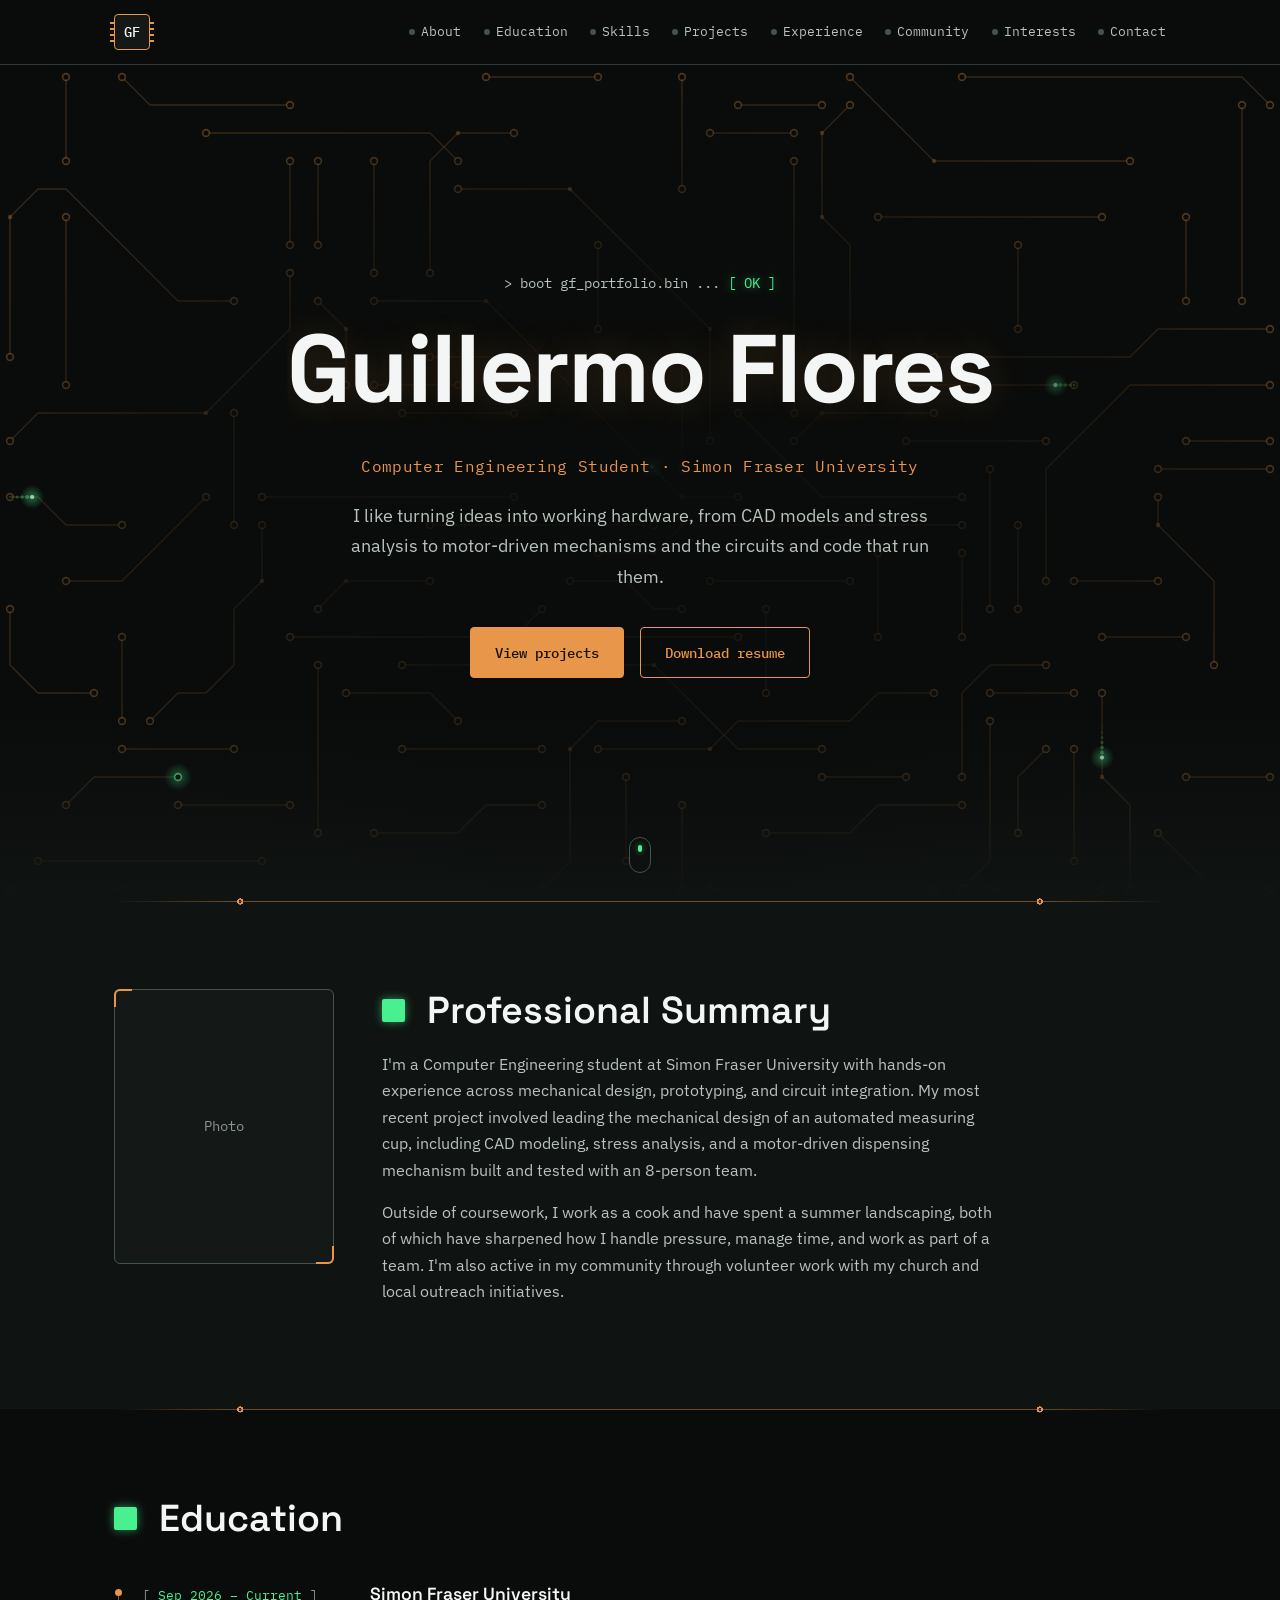
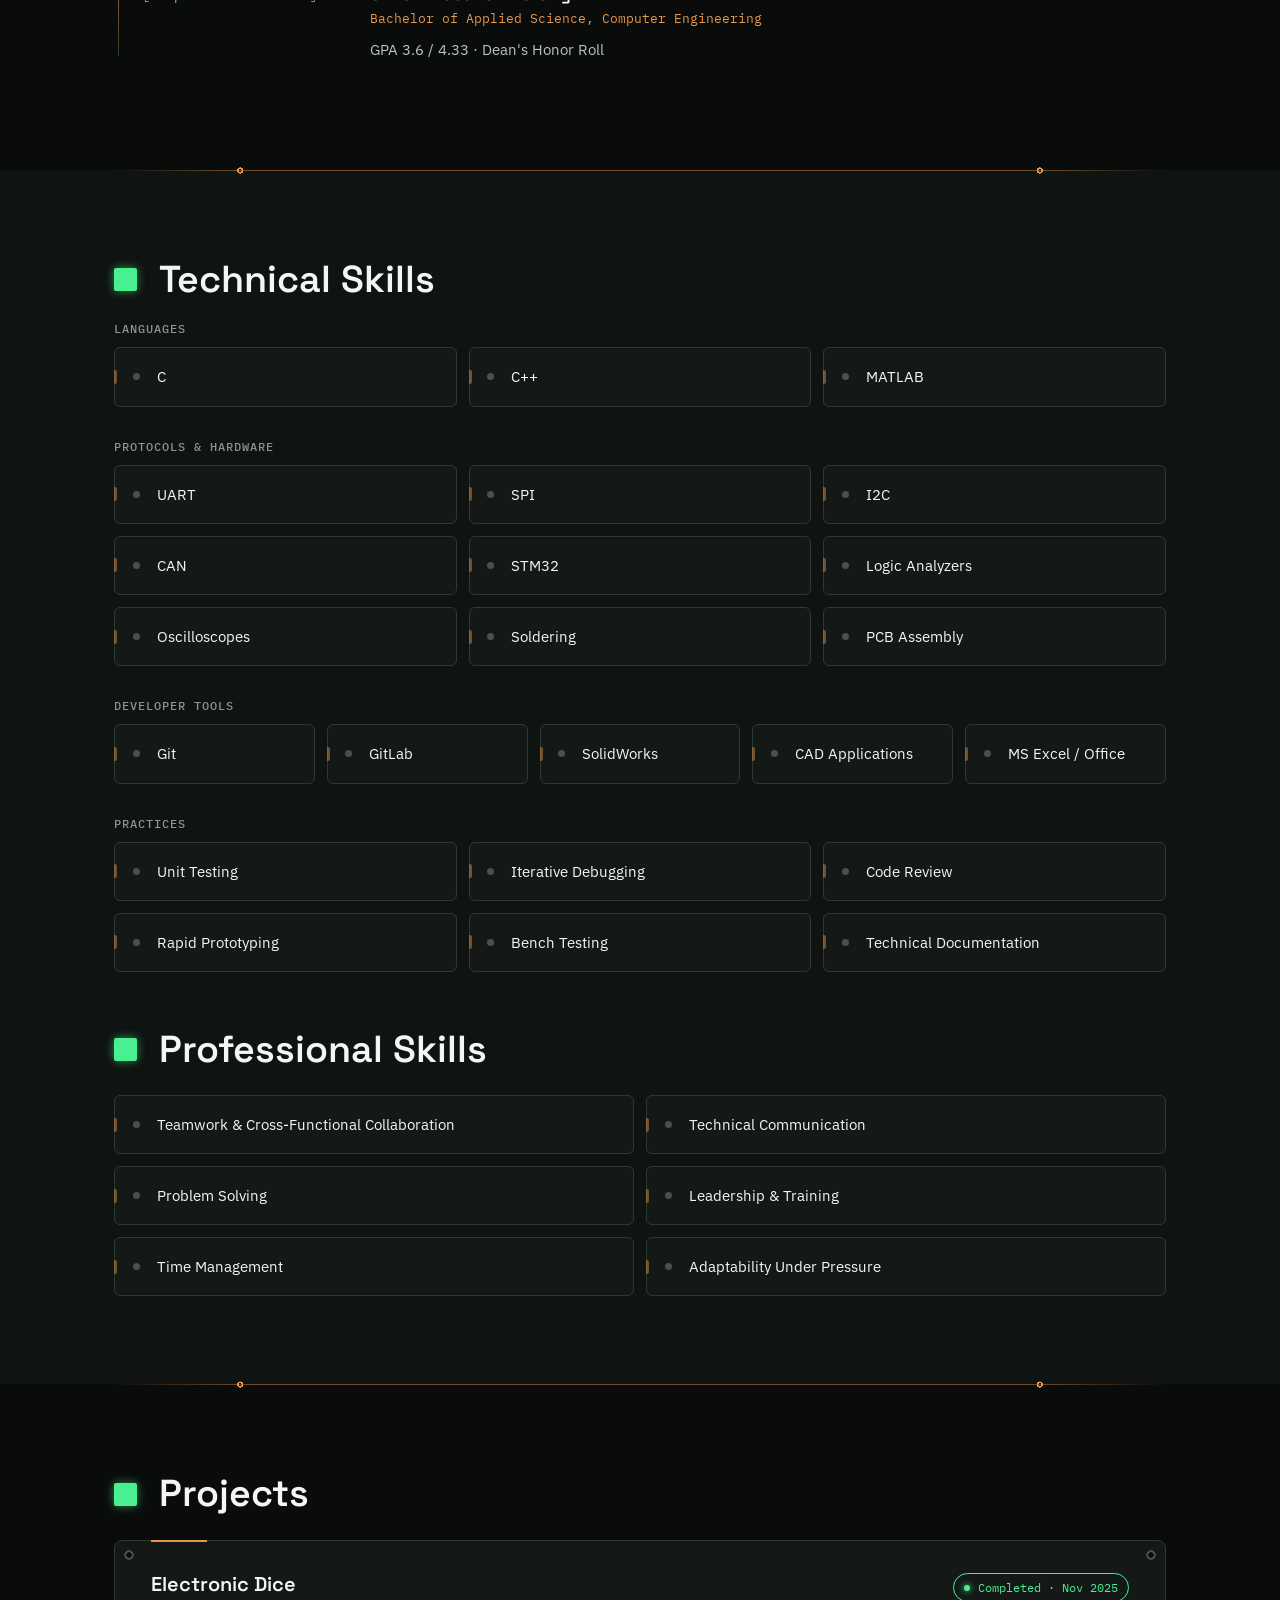
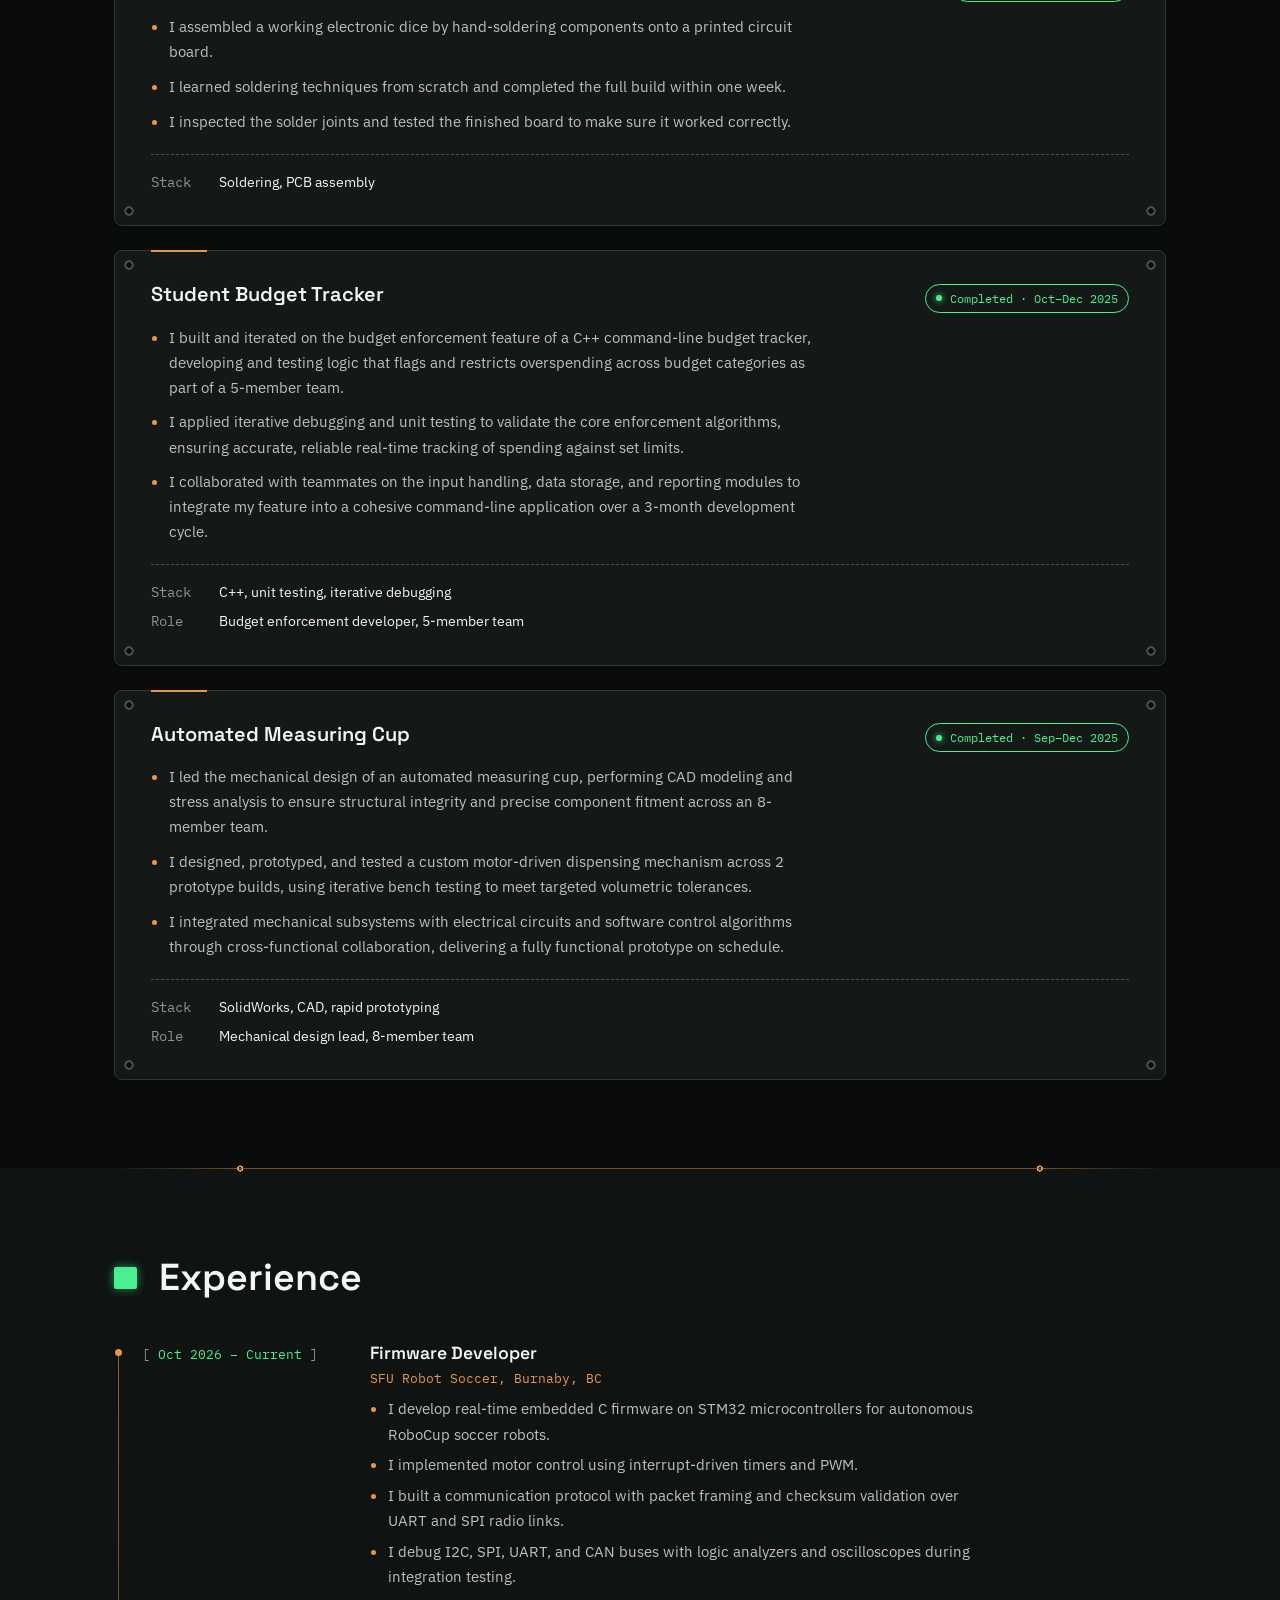
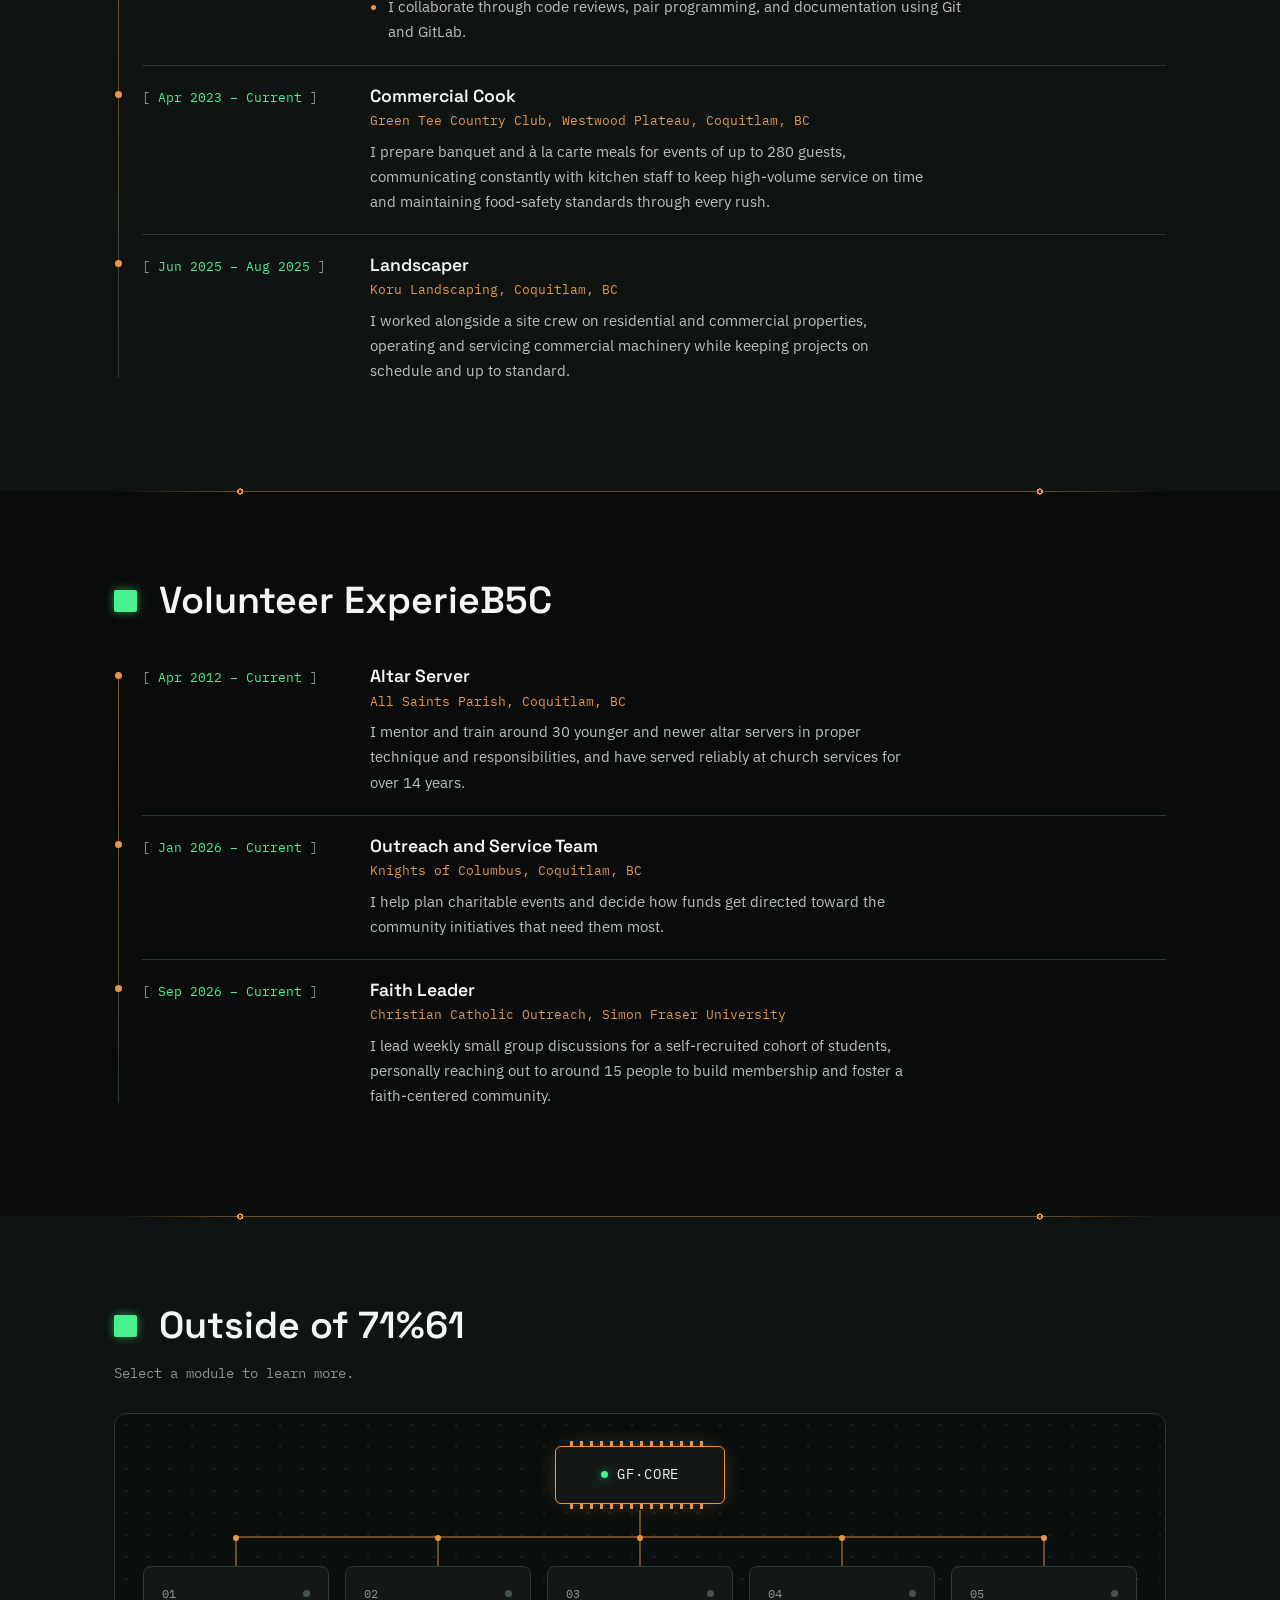
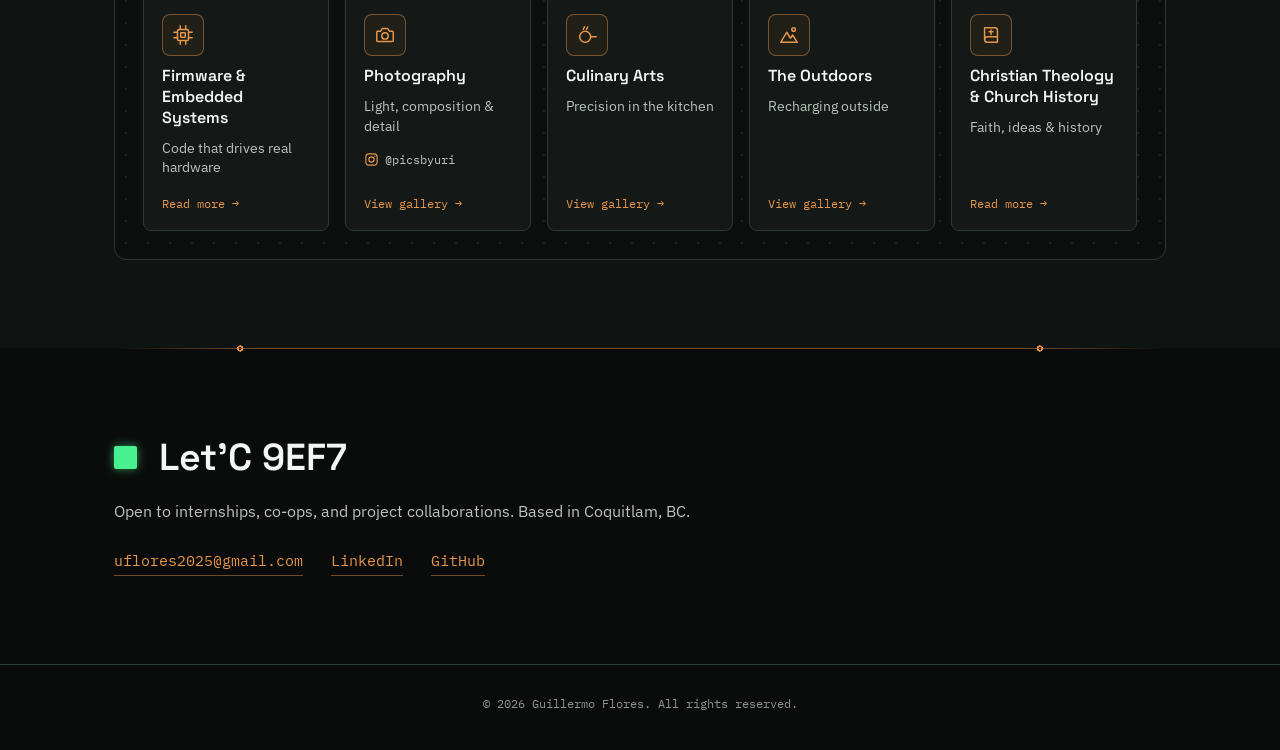
==== index.html @ 3ef1def8 "Add photo galleries and simplify interest pages Add the approved Outdoors and Photography photos (re" ====
<!DOCTYPE html>
<html lang="en">
<head>
<meta charset="UTF-8">
<meta name="viewport" content="width=device-width, initial-scale=1.0">
<title>Guillermo Flores | Engineering Portfolio</title>
<link rel="stylesheet" href="style.css">
</head>
<body>

<div class="progress-bar" aria-hidden="true"><div class="progress-fill"></div></div>

<header class="site-header">
  <div class="wrap header-inner">
    <a href="#top" class="wordmark" aria-label="Back to top">GF</a>
    <nav class="nav">
      <a href="#about">About</a>
      <a href="#education">Education</a>
      <a href="#skills">Skills</a>
      <a href="#projects">Projects</a>
      <a href="#work-experience">Experience</a>
      <a href="#volunteer-experience">Community</a>
      <a href="#interests">Interests</a>
      <a href="#contact">Contact</a>
    </nav>
  </div>
</header>

<main>

  <!-- ============ HERO ============ -->
  <section class="hero" id="top">
    <canvas class="circuit-bg" aria-hidden="true"></canvas>
    <div class="hero-vignette" aria-hidden="true"></div>
    <div class="wrap hero-inner">
      <p class="boot-line" aria-hidden="true"><span class="boot-text">&gt; boot gf_portfolio.bin ...</span><span class="boot-caret"></span> <span class="boot-ok">[ OK ]</span></p>
      <h1>Guillermo Flores</h1>
      <p class="hero-role">Computer Engineering Student &middot; Simon Fraser University</p>
      <p class="hero-tagline">I like turning ideas into working hardware, from CAD models
        and stress analysis to motor-driven mechanisms and the circuits and code that run
        them.</p>
      <div class="hero-actions">
        <a href="#projects" class="btn btn-primary">View projects</a>
        <a href="Guillermo_Flores_Resume.pdf" class="btn btn-secondary" target="_blank" rel="noopener">Download resume</a>
      </div>
    </div>
    <a href="#about" class="scroll-cue" aria-label="Scroll to About"><span></span></a>
  </section>

  <!-- ============ ABOUT ============ -->
  <section class="about" id="about" data-reveal>
    <div class="wrap about-inner">
      <div class="about-photo">
        <div class="photo-frame">
          <!-- EDIT: replace with <img src="your-photo.jpg" alt="Your Name"> -->
          <span class="photo-placeholder">Photo</span>
        </div>
      </div>
      <div class="about-copy">
        <h2>Professional Summary</h2>
        <p>I'm a Computer Engineering student at Simon Fraser University with
          hands-on experience across mechanical design, prototyping, and circuit
          integration. My most recent project involved leading the mechanical design
          of an automated measuring cup, including CAD modeling, stress analysis, and a
          motor-driven dispensing mechanism built and tested with an 8-person team.</p>
        <p>Outside of coursework, I work as a cook and have spent a summer landscaping,
          both of which have sharpened how I handle pressure, manage time, and work
          as part of a team. I'm also active in my community through volunteer work
          with my church and local outreach initiatives.</p>
      </div>
    </div>
  </section>

  <!-- ============ EDUCATION ============ -->
  <section class="education" id="education" data-reveal>
    <div class="wrap">
      <h2>Education</h2>

      <div class="log-list">
        <div class="log-entry">
          <span class="log-date">Sep 2026 &ndash; Current</span>
          <div class="log-body">
            <h3>Simon Fraser University</h3>
            <p class="log-org">Bachelor of Applied Science, Computer Engineering</p>
            <p class="log-desc">GPA 3.6 / 4.33 &middot; Dean's Honor Roll</p>
          </div>
        </div>
      </div>
    </div>
  </section>

  <!-- ============ SKILLS ============ -->
  <section class="skills" id="skills" data-reveal>
    <div class="wrap">
      <h2>Technical Skills</h2>

      <h3 class="skill-group-title">Languages</h3>
      <ul class="skill-grid skill-grid-3">
        <li>C</li>
        <li>C++</li>
        <li>MATLAB</li>
      </ul>

      <h3 class="skill-group-title">Protocols &amp; Hardware</h3>
      <ul class="skill-grid skill-grid-3">
        <li>UART</li>
        <li>SPI</li>
        <li>I2C</li>
        <li>CAN</li>
        <li>STM32</li>
        <li>Logic Analyzers</li>
        <li>Oscilloscopes</li>
        <li>Soldering</li>
        <li>PCB Assembly</li>
      </ul>

      <h3 class="skill-group-title">Developer Tools</h3>
      <ul class="skill-grid skill-grid-5">
        <li>Git</li>
        <li>GitLab</li>
        <li>SolidWorks</li>
        <li>CAD Applications</li>
        <li>MS Excel / Office</li>
      </ul>

      <h3 class="skill-group-title">Practices</h3>
      <ul class="skill-grid skill-grid-3">
        <li>Unit Testing</li>
        <li>Iterative Debugging</li>
        <li>Code Review</li>
        <li>Rapid Prototyping</li>
        <li>Bench Testing</li>
        <li>Technical Documentation</li>
      </ul>

      <h2 class="skills-second-title">Professional Skills</h2>

      <ul class="skill-grid skill-grid-2">
        <li>Teamwork &amp; Cross-Functional Collaboration</li>
        <li>Technical Communication</li>
        <li>Problem Solving</li>
        <li>Leadership &amp; Training</li>
        <li>Time Management</li>
        <li>Adaptability Under Pressure</li>
      </ul>
    </div>
  </section>

  <!-- ============ PROJECTS ============ -->
  <section class="projects" id="projects" data-reveal>
    <div class="wrap">
      <h2>Projects</h2>

      <div class="project-grid">

        <article class="project-card">
          <header class="project-head">
            <h3>Electronic Dice</h3>
            <span class="status status-done">Completed &middot; Nov 2025</span>
          </header>
          <ul class="project-points">
            <li>I assembled a working electronic dice by hand-soldering components onto
              a printed circuit board.</li>
            <li>I learned soldering techniques from scratch and completed the full build
              within one week.</li>
            <li>I inspected the solder joints and tested the finished board to make sure
              it worked correctly.</li>
          </ul>
          <dl class="project-meta">
            <div><dt>Stack</dt><dd>Soldering, PCB assembly</dd></div>
          </dl>
        </article>

        <article class="project-card">
          <header class="project-head">
            <h3>Student Budget Tracker</h3>
            <span class="status status-done">Completed &middot; Oct–Dec 2025</span>
          </header>
          <ul class="project-points">
            <li>I built and iterated on the budget enforcement feature of a C++
              command-line budget tracker, developing and testing logic that flags and
              restricts overspending across budget categories as part of a 5-member
              team.</li>
            <li>I applied iterative debugging and unit testing to validate the core
              enforcement algorithms, ensuring accurate, reliable real-time tracking of
              spending against set limits.</li>
            <li>I collaborated with teammates on the input handling, data storage, and
              reporting modules to integrate my feature into a cohesive command-line
              application over a 3-month development cycle.</li>
          </ul>
          <dl class="project-meta">
            <div><dt>Stack</dt><dd>C++, unit testing, iterative debugging</dd></div>
            <div><dt>Role</dt><dd>Budget enforcement developer, 5-member team</dd></div>
          </dl>
        </article>

        <article class="project-card">
          <header class="project-head">
            <h3>Automated Measuring Cup</h3>
            <span class="status status-done">Completed &middot; Sep–Dec 2025</span>
          </header>
          <ul class="project-points">
            <li>I led the mechanical design of an automated measuring cup, performing
              CAD modeling and stress analysis to ensure structural integrity and
              precise component fitment across an 8-member team.</li>
            <li>I designed, prototyped, and tested a custom motor-driven dispensing
              mechanism across 2 prototype builds, using iterative bench testing to meet
              targeted volumetric tolerances.</li>
            <li>I integrated mechanical subsystems with electrical circuits and
              software control algorithms through cross-functional collaboration,
              delivering a fully functional prototype on schedule.</li>
          </ul>
          <dl class="project-meta">
            <div><dt>Stack</dt><dd>SolidWorks, CAD, rapid prototyping</dd></div>
            <div><dt>Role</dt><dd>Mechanical design lead, 8-member team</dd></div>
          </dl>
        </article>

      </div>
    </div>
  </section>

  <!-- ============ EXPERIENCE ============ -->
  <section class="work-experience" id="work-experience" data-reveal>
    <div class="wrap">
      <h2>Experience</h2>

      <div class="log-list">
        <div class="log-entry">
          <span class="log-date">Oct 2026 &ndash; Current</span>
          <div class="log-body">
            <h3>Firmware Developer</h3>
            <p class="log-org">SFU Robot Soccer, Burnaby, BC</p>
            <ul class="log-points">
              <li>I develop real-time embedded C firmware on STM32 microcontrollers for
                autonomous RoboCup soccer robots.</li>
              <li>I implemented motor control using interrupt-driven timers and PWM.</li>
              <li>I built a communication protocol with packet framing and checksum
                validation over UART and SPI radio links.</li>
              <li>I debug I2C, SPI, UART, and CAN buses with logic analyzers and
                oscilloscopes during integration testing.</li>
              <li>I collaborate through code reviews, pair programming, and documentation
                using Git and GitLab.</li>
            </ul>
          </div>
        </div>
        <div class="log-entry">
          <span class="log-date">Apr 2023 &ndash; Current</span>
          <div class="log-body">
            <h3>Commercial Cook</h3>
            <p class="log-org">Green Tee Country Club, Westwood Plateau, Coquitlam, BC</p>
            <p class="log-desc">I prepare banquet and &agrave; la carte meals for events
              of up to 280 guests, communicating constantly with kitchen staff to keep
              high-volume service on time and maintaining food-safety standards through
              every rush.</p>
          </div>
        </div>
        <div class="log-entry">
          <span class="log-date">Jun 2025 &ndash; Aug 2025</span>
          <div class="log-body">
            <h3>Landscaper</h3>
            <p class="log-org">Koru Landscaping, Coquitlam, BC</p>
            <p class="log-desc">I worked alongside a site crew on residential and
              commercial properties, operating and servicing commercial machinery
              while keeping projects on schedule and up to standard.</p>
          </div>
        </div>
      </div>
    </div>
  </section>

  <!-- ============ VOLUNTEER EXPERIENCE ============ -->
  <section class="volunteer-experience" id="volunteer-experience" data-reveal>
    <div class="wrap">
      <h2>Volunteer Experience</h2>

      <div class="log-list">
        <div class="log-entry">
          <span class="log-date">Apr 2012 &ndash; Current</span>
          <div class="log-body">
            <h3>Altar Server</h3>
            <p class="log-org">All Saints Parish, Coquitlam, BC</p>
            <p class="log-desc">I mentor and train around 30 younger and newer altar
              servers in proper technique and responsibilities, and have served
              reliably at church services for over 14 years.</p>
          </div>
        </div>
        <div class="log-entry">
          <span class="log-date">Jan 2026 &ndash; Current</span>
          <div class="log-body">
            <h3>Outreach and Service Team</h3>
            <p class="log-org">Knights of Columbus, Coquitlam, BC</p>
            <p class="log-desc">I help plan charitable events and decide how funds
              get directed toward the community initiatives that need them most.</p>
          </div>
        </div>
        <div class="log-entry">
          <span class="log-date">Sep 2026 &ndash; Current</span>
          <div class="log-body">
            <h3>Faith Leader</h3>
            <p class="log-org">Christian Catholic Outreach, Simon Fraser University</p>
            <p class="log-desc">I lead weekly small group discussions for a self-recruited
              cohort of students, personally reaching out to around 15 people to build
              membership and foster a faith-centered community.</p>
          </div>
        </div>
      </div>
    </div>
  </section>

  <!-- ============ INTERESTS ============ -->
  <section class="interests" id="interests" data-reveal>
    <div class="wrap">
      <h2>Outside of class</h2>
      <p class="section-intro">Select a module to learn more.</p>

      <div class="board">
        <div class="board-mcu" aria-hidden="true">
          <span class="mcu-led"></span>
          <span class="mcu-label">GF&middot;CORE</span>
        </div>
        <div class="board-bus" aria-hidden="true"></div>

        <!-- DRAFT: edit the taglines (module-tag) to your own words -->
        <ul class="board-modules">
          <li class="module">
            <span class="module-trace" aria-hidden="true"><span class="module-pulse"></span></span>
            <div class="module-card">
              <div class="module-top"><span class="module-index">01</span><span class="module-led"></span></div>
              <span class="module-icon" aria-hidden="true">
                <svg viewBox="0 0 24 24" fill="none" stroke="currentColor" stroke-width="1.6" stroke-linecap="round" stroke-linejoin="round"><rect x="6" y="6" width="12" height="12" rx="1.5"/><rect x="9.5" y="9.5" width="5" height="5" rx=".5"/><path d="M9 2v4M15 2v4M9 18v4M15 18v4M2 9h4M2 15h4M18 9h4M18 15h4"/></svg>
              </span>
              <h3 class="module-name"><a class="module-link" href="interests/firmware.html">Firmware &amp; Embedded Systems</a></h3>
              <p class="module-tag">Code that drives real hardware</p>
              <span class="module-cta" aria-hidden="true"><span class="cta-text">Read more </span>&rarr;</span>
            </div>
          </li>
          <li class="module">
            <span class="module-trace" aria-hidden="true"><span class="module-pulse"></span></span>
            <div class="module-card">
              <div class="module-top"><span class="module-index">02</span><span class="module-led"></span></div>
              <span class="module-icon" aria-hidden="true">
                <svg viewBox="0 0 24 24" fill="none" stroke="currentColor" stroke-width="1.6" stroke-linecap="round" stroke-linejoin="round"><path d="M4 8h3l2-3h6l2 3h3a1 1 0 0 1 1 1v9a1 1 0 0 1-1 1H4a1 1 0 0 1-1-1V9a1 1 0 0 1 1-1z"/><circle cx="12" cy="13" r="3.5"/></svg>
              </span>
              <h3 class="module-name"><a class="module-link" href="interests/photography.html">Photography</a></h3>
              <p class="module-tag">Light, composition &amp; detail</p>
              <a class="module-ig" href="https://www.instagram.com/picsbyuri/" target="_blank" rel="noopener">
                <svg viewBox="0 0 24 24" fill="none" stroke="currentColor" stroke-width="1.8" aria-hidden="true"><rect x="3" y="3" width="18" height="18" rx="5"/><circle cx="12" cy="12" r="4.2"/><circle cx="17.3" cy="6.7" r="1" fill="currentColor" stroke="none"/></svg>
                @picsbyuri
              </a>
              <span class="module-cta" aria-hidden="true"><span class="cta-text">View gallery </span>&rarr;</span>
            </div>
          </li>
          <li class="module">
            <span class="module-trace" aria-hidden="true"><span class="module-pulse"></span></span>
            <div class="module-card">
              <div class="module-top"><span class="module-index">03</span><span class="module-led"></span></div>
              <span class="module-icon" aria-hidden="true">
                <svg viewBox="0 0 24 24" fill="none" stroke="currentColor" stroke-width="1.6" stroke-linecap="round" stroke-linejoin="round"><circle cx="10" cy="14" r="6"/><path d="M16 14h6"/><path d="M8 6c0-1.5 1.2-1.5 1.2-3M11.5 6c0-1.5 1.2-1.5 1.2-3"/></svg>
              </span>
              <h3 class="module-name"><a class="module-link" href="interests/culinary.html">Culinary Arts</a></h3>
              <p class="module-tag">Precision in the kitchen</p>
              <span class="module-cta" aria-hidden="true"><span class="cta-text">View gallery </span>&rarr;</span>
            </div>
          </li>
          <li class="module">
            <span class="module-trace" aria-hidden="true"><span class="module-pulse"></span></span>
            <div class="module-card">
              <div class="module-top"><span class="module-index">04</span><span class="module-led"></span></div>
              <span class="module-icon" aria-hidden="true">
                <svg viewBox="0 0 24 24" fill="none" stroke="currentColor" stroke-width="1.6" stroke-linecap="round" stroke-linejoin="round"><path d="M3 20l6.5-11 4 6.5 2.5-3.5L21 20z"/><circle cx="17" cy="6" r="2"/></svg>
              </span>
              <h3 class="module-name"><a class="module-link" href="interests/outdoors.html">The Outdoors</a></h3>
              <p class="module-tag">Recharging outside</p>
              <span class="module-cta" aria-hidden="true"><span class="cta-text">View gallery </span>&rarr;</span>
            </div>
          </li>
          <li class="module">
            <span class="module-trace" aria-hidden="true"><span class="module-pulse"></span></span>
            <div class="module-card">
              <div class="module-top"><span class="module-index">05</span><span class="module-led"></span></div>
              <span class="module-icon" aria-hidden="true">
                <svg viewBox="0 0 24 24" fill="none" stroke="currentColor" stroke-width="1.6" stroke-linecap="round" stroke-linejoin="round"><path d="M5 4h11a3 3 0 0 1 3 3v13H8a3 3 0 0 1-3-3z"/><path d="M5 17a3 3 0 0 1 3-3h11"/><path d="M12 6.5v5M9.8 8.5h4.4"/></svg>
              </span>
              <h3 class="module-name"><a class="module-link" href="interests/theology.html">Christian Theology &amp; Church History</a></h3>
              <p class="module-tag">Faith, ideas &amp; history</p>
              <span class="module-cta" aria-hidden="true"><span class="cta-text">Read more </span>&rarr;</span>
            </div>
          </li>
        </ul>
      </div>
    </div>
  </section>

  <!-- ============ CONTACT ============ -->
  <section class="contact" id="contact" data-reveal>
    <div class="wrap contact-inner">
      <h2>Let's talk</h2>
      <p>Open to internships, co-ops, and project collaborations. Based in
        Coquitlam, BC.</p>
      <div class="contact-links">
        <a href="mailto:uflores2025@gmail.com">uflores2025@gmail.com</a>
        <a href="https://www.linkedin.com/in/-guf" target="_blank" rel="noopener">LinkedIn</a>
        <a href="https://github.com/uflores07" target="_blank" rel="noopener">GitHub</a>
      </div>
    </div>
  </section>

</main>

<footer class="site-footer">
  <div class="wrap footer-inner">
    <p>&copy; 2026 Guillermo Flores. All rights reserved.</p>
  </div>
</footer>

<script src="script.js" defer></script>
</body>
</html>
---- style.css ----
/* ===========================================================
   Fonts
   =========================================================== */
@import url('https://fonts.googleapis.com/css2?family=Space+Grotesk:wght@500;600;700&family=IBM+Plex+Sans:wght@400;500;600&family=IBM+Plex+Mono:wght@400;500&display=swap');

/* ===========================================================
   Tokens
   =========================================================== */
:root {
  --bg: #0a0c0b;
  --bg-alt: #0f1311;
  --surface: #141917;
  --line: #2d3a33;
  --line-strong: #435549;
  --text: #f3f6f4;
  --text-soft: #b9c3bc;
  --text-dim: #8b968e;
  --copper: #e8964a;
  --copper-bright: #ffb46b;
  --copper-dim: rgba(232, 150, 74, 0.45);
  --signal: #48f08f;
  --signal-glow: rgba(72, 240, 143, 0.55);

  --font-head: 'Space Grotesk', system-ui, sans-serif;
  --font-body: 'IBM Plex Sans', system-ui, sans-serif;
  --font-mono: 'IBM Plex Mono', ui-monospace, monospace;

  --max-width: 1100px;
  --header-h: 64px;

  color-scheme: dark;
}

/* ===========================================================
   Base
   =========================================================== */
* { box-sizing: border-box; }

html {
  scroll-behavior: smooth;
  background: var(--bg);
}

body {
  margin: 0;
  background: var(--bg);
  color: var(--text);
  font-family: var(--font-body);
  font-size: 1rem;
  line-height: 1.65;
  -webkit-font-smoothing: antialiased;
}

::selection { background: var(--copper); color: var(--bg); }

h1, h2, h3 {
  font-family: var(--font-head);
  color: var(--text);
  line-height: 1.15;
  margin: 0 0 0.5em;
}

h1 { font-size: clamp(2.75rem, 8vw, 6rem); font-weight: 700; letter-spacing: -0.02em; }
h2 { font-size: clamp(1.85rem, 3vw, 2.35rem); font-weight: 600; }
h3 { font-size: 1.1rem; font-weight: 600; }

p { margin: 0 0 1em; max-width: 62ch; }

a {
  color: var(--copper);
  text-decoration: none;
  transition: color 0.2s ease;
}
a:hover { color: var(--copper-bright); }

:focus-visible {
  outline: 2px solid var(--signal);
  outline-offset: 3px;
}

.wrap {
  max-width: var(--max-width);
  margin: 0 auto;
  padding: 0 1.5rem;
}

/* ===========================================================
   Progress bar
   =========================================================== */
.progress-bar {
  position: fixed;
  top: 0; left: 0; right: 0;
  height: 2px;
  z-index: 40;
  pointer-events: none;
}
.progress-fill {
  height: 100%;
  width: 0%;
  background: linear-gradient(90deg, var(--copper), var(--signal));
  box-shadow: 0 0 8px var(--signal-glow);
}

/* ===========================================================
   Header
   =========================================================== */
.site-header {
  position: sticky;
  top: 0;
  z-index: 10;
  background: rgba(10, 12, 11, 0.75);
  -webkit-backdrop-filter: blur(10px);
          backdrop-filter: blur(10px);
  border-bottom: 1px solid var(--line);
}

.header-inner {
  display: flex;
  align-items: center;
  justify-content: space-between;
  gap: 1.5rem;
  min-height: var(--header-h);
}

/* "GF" drawn as a little IC package with pins */
.wordmark {
  position: relative;
  flex-shrink: 0;
  width: 36px;
  height: 36px;
  display: flex;
  align-items: center;
  justify-content: center;
  font-family: var(--font-mono);
  font-weight: 500;
  font-size: 0.85rem;
  color: var(--text);
  background: var(--surface);
  border: 1px solid var(--copper);
  border-radius: 4px;
}
.wordmark::before,
.wordmark::after {
  content: "";
  position: absolute;
  top: 7px;
  bottom: 7px;
  width: 4px;
  background: repeating-linear-gradient(to bottom, var(--copper) 0 2px, transparent 2px 6px);
}
.wordmark::before { left: -5px; }
.wordmark::after { right: -5px; }
.wordmark:hover { color: var(--text); box-shadow: 0 0 12px rgba(232, 150, 74, 0.4); }

.nav {
  display: flex;
  gap: 1.4rem;
}

.nav a {
  position: relative;
  padding: 0.25rem 0 0.25rem 12px;
  font-family: var(--font-mono);
  font-size: 0.82rem;
  color: var(--text-soft);
  white-space: nowrap;
}

/* status LED in front of each link */
.nav a::before {
  content: "";
  position: absolute;
  left: 0;
  top: 50%;
  width: 6px;
  height: 6px;
  margin-top: -3px;
  border-radius: 50%;
  background: var(--line-strong);
  transition: background 0.25s ease, box-shadow 0.25s ease;
}
.nav a:hover { color: var(--text); }
.nav a:hover::before { background: var(--copper); }
.nav a.active { color: var(--text); }
.nav a.active::before {
  background: var(--signal);
  box-shadow: 0 0 8px var(--signal-glow);
}

/* ===========================================================
   Sections
   =========================================================== */
section {
  position: relative;
  padding: 5.5rem 0;
  scroll-margin-top: var(--header-h);
}

main > section:nth-of-type(even) { background: var(--bg-alt); }

/* copper trace divider with two vias */
main > section:not(.hero):not(.interest-hero)::before {
  content: "";
  position: absolute;
  top: 0;
  left: 50%;
  transform: translateX(-50%);
  width: min(calc(var(--max-width) - 3rem), calc(100% - 3rem));
  height: 7px;
  margin-top: -3px;
  background:
    radial-gradient(circle at 12% 50%, transparent 0 1.5px, var(--copper) 1.6px 3px, transparent 3.2px),
    radial-gradient(circle at 88% 50%, transparent 0 1.5px, var(--copper) 1.6px 3px, transparent 3.2px),
    linear-gradient(90deg, transparent, var(--copper-dim) 12%, var(--copper-dim) 88%, transparent) center / 100% 1px no-repeat;
  pointer-events: none;
}

/* the divider draws itself outward from the center when the section reveals */
:root.js main > section[data-reveal]::before {
  clip-path: inset(0 50% 0 50%);
  transition: clip-path 0.9s cubic-bezier(0.65, 0, 0.35, 1) 0.15s;
}
:root.js main > section[data-reveal].in-view::before { clip-path: inset(0 0 0 0); }

/* section headings get an LED that "powers on" when revealed */
main > section:not(.hero) h2::before {
  content: "";
  display: inline-block;
  width: 0.5em;
  height: 0.5em;
  margin-right: 0.6em;
  border: 2px solid var(--copper);
  border-radius: 2px;
  vertical-align: middle;
  transform: translateY(-0.08em);
  transition: background 0.4s ease 0.35s, border-color 0.4s ease 0.35s, box-shadow 0.4s ease 0.35s;
}
main > section.in-view h2::before,
:root:not(.js) main > section h2::before {
  background: var(--signal);
  border-color: var(--signal);
  box-shadow: 0 0 10px var(--signal-glow);
}

/* ===========================================================
   Scroll reveal (progressive enhancement — see script.js)
   =========================================================== */
:root.js section[data-reveal] {
  opacity: 0;
  transform: translateY(28px);
  transition: opacity 0.7s ease, transform 0.7s ease;
}
:root.js section[data-reveal].in-view {
  opacity: 1;
  transform: none;
}

/* list items enter one after another (script.js sets data-stagger and --i) */
:root.js [data-stagger] > * { opacity: 0; }
:root.js .in-view [data-stagger] > * {
  opacity: 1;
  animation: rise-in 0.55s ease backwards;
  animation-delay: calc(var(--i, 0) * 70ms + 150ms);
}

@keyframes rise-in {
  from { opacity: 0; transform: translateY(14px); }
}

/* ===========================================================
   Hero
   =========================================================== */
.hero {
  min-height: calc(100vh - var(--header-h));
  min-height: calc(100svh - var(--header-h));
  display: flex;
  align-items: center;
  justify-content: center;
  padding: 5rem 0 6rem;
  overflow: hidden;
  text-align: center;
  background: var(--bg);
}

.circuit-bg {
  position: absolute;
  inset: 0;
  width: 100%;
  height: 100%;
  display: block;
}

.hero-vignette {
  position: absolute;
  inset: 0;
  pointer-events: none;
  background:
    radial-gradient(ellipse 55% 50% at 50% 50%, rgba(10, 12, 11, 0.94) 0%, rgba(10, 12, 11, 0.7) 50%, rgba(10, 12, 11, 0) 100%),
    linear-gradient(to bottom, rgba(10, 12, 11, 0) 78%, var(--bg-alt) 100%);
}

.hero-inner {
  position: relative;
  z-index: 1;
  display: flex;
  flex-direction: column;
  align-items: center;
}

.boot-line {
  min-height: 1.5em;
  margin: 0 0 1.25rem;
  font-family: var(--font-mono);
  font-size: 0.85rem;
  color: var(--text-dim);
}
.boot-text { color: var(--text-soft); }
.boot-ok {
  color: var(--signal);
  text-shadow: 0 0 8px var(--signal-glow);
}
.boot-caret { display: none; }

:root.js .boot-caret {
  display: inline-block;
  width: 0.55em;
  height: 1em;
  margin-left: 2px;
  vertical-align: -0.15em;
  background: var(--copper);
  animation: blink 1s steps(1) infinite;
}
:root.js .boot-ok { opacity: 0; transition: opacity 0.3s ease; }
:root.js .boot-line.done .boot-ok { opacity: 1; }
:root.js .boot-line.done .boot-caret { display: none; }

@keyframes blink {
  50% { opacity: 0; }
}

.hero h1 {
  margin-bottom: 0.3em;
  text-shadow: 0 0 40px rgba(232, 150, 74, 0.18);
  clip-path: inset(0 100% 0 0);
  animation: hero-wipe 0.9s 0.4s cubic-bezier(0.65, 0, 0.35, 1) forwards;
}

@keyframes hero-wipe {
  to { clip-path: inset(0 -10% 0 0); }
}

.hero-role {
  margin-bottom: 1.25rem;
  font-family: var(--font-mono);
  font-size: clamp(0.85rem, 2vw, 1rem);
  letter-spacing: 0.02em;
  color: var(--copper);
}

.hero-tagline {
  max-width: 56ch;
  margin: 0 auto;
  font-size: 1.15rem;
  color: var(--text-soft);
}

.hero-actions {
  display: flex;
  justify-content: center;
  flex-wrap: wrap;
  gap: 1rem;
  margin-top: 2.25rem;
}

.hero-role,
.hero-tagline,
.hero-actions { animation: rise 0.8s ease both; }
.hero-role    { animation-delay: 0.9s; }
.hero-tagline { animation-delay: 1.05s; }
.hero-actions { animation-delay: 1.2s; }

@keyframes rise {
  from { opacity: 0; transform: translateY(12px); }
  to   { opacity: 1; transform: none; }
}

.scroll-cue {
  position: absolute;
  bottom: 1.75rem;
  left: 50%;
  z-index: 1;
  width: 22px;
  height: 36px;
  margin-left: -11px;
  border: 1px solid var(--line-strong);
  border-radius: 12px;
  transition: border-color 0.2s ease;
}
.scroll-cue:hover { border-color: var(--copper); }
.scroll-cue span {
  position: absolute;
  left: 50%;
  top: 7px;
  width: 4px;
  height: 7px;
  margin-left: -2px;
  border-radius: 2px;
  background: var(--signal);
  box-shadow: 0 0 6px var(--signal-glow);
  animation: scroll-dot 1.8s ease-in-out infinite;
}

@keyframes scroll-dot {
  0%   { transform: translateY(0); opacity: 1; }
  70%  { transform: translateY(12px); opacity: 0; }
  100% { transform: translateY(12px); opacity: 0; }
}

/* ===========================================================
   Buttons
   =========================================================== */
.btn {
  display: inline-flex;
  align-items: center;
  padding: 0.8rem 1.5rem;
  font-family: var(--font-mono);
  font-weight: 500;
  font-size: 0.9rem;
  border: 1px solid var(--copper);
  border-radius: 4px;
  transition: transform 0.2s ease, box-shadow 0.25s ease, background 0.25s ease, color 0.25s ease, border-color 0.25s ease;
}
.btn:hover { transform: translateY(-2px); }

.btn-primary {
  background: var(--copper);
  color: #14100b;
}
.btn-primary:hover {
  background: var(--copper-bright);
  border-color: var(--copper-bright);
  color: #14100b;
  box-shadow: 0 8px 28px -6px rgba(232, 150, 74, 0.6);
}

.btn-secondary {
  background: transparent;
  color: var(--copper);
}
.btn-secondary:hover {
  background: rgba(232, 150, 74, 0.1);
  color: var(--text);
  box-shadow: 0 8px 28px -10px rgba(232, 150, 74, 0.5);
}

/* ===========================================================
   About
   =========================================================== */
.about-inner {
  display: grid;
  grid-template-columns: 220px 1fr;
  gap: 3rem;
  align-items: start;
}

.photo-frame {
  position: relative;
  aspect-ratio: 4 / 5;
  display: flex;
  align-items: center;
  justify-content: center;
  background: var(--surface);
  border: 1px solid var(--line-strong);
  border-radius: 6px;
}

.photo-frame::before,
.photo-frame::after {
  content: "";
  position: absolute;
  width: 16px;
  height: 16px;
  border: 2px solid var(--copper);
}
.photo-frame::before { top: -1px; left: -1px; border-right: none; border-bottom: none; border-top-left-radius: 6px; }
.photo-frame::after { bottom: -1px; right: -1px; border-left: none; border-top: none; border-bottom-right-radius: 6px; }

.photo-placeholder {
  font-family: var(--font-mono);
  font-size: 0.85rem;
  color: var(--text-dim);
}

.about-copy p { color: var(--text-soft); }

/* ===========================================================
   Skills
   =========================================================== */
.skill-group-title {
  margin: 2rem 0 0;
  font-family: var(--font-mono);
  font-size: 0.78rem;
  font-weight: 500;
  letter-spacing: 0.08em;
  text-transform: uppercase;
  color: var(--text-dim);
}
h2 + .skill-group-title { margin-top: 1.25rem; }

.skill-grid {
  list-style: none;
  margin: 1.5rem 0 0;
  padding: 0;
  display: grid;
  grid-template-columns: repeat(auto-fill, minmax(240px, 1fr));
  gap: 0.75rem;
}
.skill-group-title + .skill-grid { margin-top: 0.75rem; }
.skill-grid-5 { grid-template-columns: repeat(5, 1fr); }
.skill-grid-3 { grid-template-columns: repeat(3, 1fr); }
.skill-grid-2 { grid-template-columns: repeat(2, 1fr); }

.skill-grid li {
  position: relative;
  padding: 1rem 1.25rem 1rem 2.6rem;
  font-size: 0.95rem;
  color: var(--text);
  background: var(--surface);
  border: 1px solid var(--line);
  border-radius: 6px;
  transition: border-color 0.25s ease, box-shadow 0.25s ease, transform 0.25s ease;
}

/* LED */
.skill-grid li::before {
  content: "";
  position: absolute;
  left: 1.1rem;
  top: 50%;
  width: 7px;
  height: 7px;
  margin-top: -3.5px;
  border-radius: 50%;
  background: var(--line-strong);
  transition: background 0.25s ease, box-shadow 0.25s ease;
}

/* pin tab on the left edge */
.skill-grid li::after {
  content: "";
  position: absolute;
  left: -1px;
  top: 50%;
  width: 3px;
  height: 14px;
  margin-top: -7px;
  border-radius: 0 2px 2px 0;
  background: var(--copper-dim);
  transition: background 0.25s ease;
}

.skill-grid li:hover {
  border-color: var(--copper-dim);
  box-shadow: 0 6px 20px -10px rgba(232, 150, 74, 0.45);
  transform: translateY(-2px);
}
.skill-grid li:hover::before {
  background: var(--signal);
  box-shadow: 0 0 8px var(--signal-glow);
}
.skill-grid li:hover::after { background: var(--copper); }

.skills-second-title { margin-top: 3.5rem; }

/* ===========================================================
   Projects
   =========================================================== */
.project-grid {
  display: grid;
  grid-template-columns: 1fr;
  gap: 1.5rem;
  margin-top: 1.5rem;
}

.project-card {
  --hole: var(--line-strong);
  position: relative;
  padding: 2rem 2.25rem;
  background-color: var(--surface);
  /* four corner mounting holes */
  background-image:
    radial-gradient(circle at 14px 14px, var(--bg) 0 2.5px, var(--hole) 3px 4.5px, transparent 5px),
    radial-gradient(circle at calc(100% - 14px) 14px, var(--bg) 0 2.5px, var(--hole) 3px 4.5px, transparent 5px),
    radial-gradient(circle at 14px calc(100% - 14px), var(--bg) 0 2.5px, var(--hole) 3px 4.5px, transparent 5px),
    radial-gradient(circle at calc(100% - 14px) calc(100% - 14px), var(--bg) 0 2.5px, var(--hole) 3px 4.5px, transparent 5px);
  border: 1px solid var(--line);
  border-radius: 8px;
  transition: transform 0.3s ease, box-shadow 0.3s ease, border-color 0.3s ease;
}

/* copper accent trace along the top edge */
.project-card::before {
  content: "";
  position: absolute;
  top: -1px;
  left: 2.25rem;
  width: 56px;
  height: 2px;
  background: var(--copper);
  transition: width 0.4s ease;
}

.project-card:hover {
  --hole: var(--copper);
  border-color: var(--copper-dim);
  box-shadow: 0 18px 40px -20px rgba(232, 150, 74, 0.55);
  transform: translateY(-4px);
}
.project-card:hover::before {
  width: 160px;
  background: linear-gradient(90deg, var(--copper), var(--signal));
}

.project-head {
  display: flex;
  justify-content: space-between;
  align-items: baseline;
  flex-wrap: wrap;
  gap: 0.75rem;
  margin-bottom: 0.75rem;
}
.project-head h3 { margin: 0; font-size: 1.25rem; }

.status {
  display: inline-flex;
  align-items: center;
  gap: 0.45rem;
  padding: 0.25rem 0.65rem;
  font-family: var(--font-mono);
  font-size: 0.72rem;
  white-space: nowrap;
  border: 1px solid currentColor;
  border-radius: 999px;
}
.status-done { color: var(--signal); }
.status-done::before {
  content: "";
  width: 6px;
  height: 6px;
  border-radius: 50%;
  background: currentColor;
  box-shadow: 0 0 6px currentColor;
}

.project-points {
  margin: 0 0 1.25rem;
  padding-left: 1.1rem;
  font-size: 0.95rem;
  color: var(--text-soft);
}
.project-points li { margin-bottom: 0.6rem; max-width: 72ch; }
.project-points li:last-child { margin-bottom: 0; }
.project-points li::marker { color: var(--copper); }

.project-meta {
  display: grid;
  gap: 0.4rem;
  margin: 0;
  padding-top: 1rem;
  font-size: 0.85rem;
  border-top: 1px dashed var(--line-strong);
}
.project-meta div { display: flex; gap: 0.75rem; }
.project-meta dt {
  min-width: 3.5rem;
  font-family: var(--font-mono);
  color: var(--text-dim);
}
.project-meta dd { margin: 0; color: var(--text); }

/* ===========================================================
   Education / Experience / Volunteer — serial log
   =========================================================== */
.log-list {
  position: relative;
  margin-top: 1.5rem;
  padding-left: 1.75rem;
}

.log-list::before {
  content: "";
  position: absolute;
  left: 4px;
  top: 1.6rem;
  bottom: 1.6rem;
  width: 1px;
  background: linear-gradient(to bottom, var(--copper), var(--line-strong));
  opacity: 0.6;
}

.log-entry {
  position: relative;
  display: grid;
  grid-template-columns: 12.5rem 1fr;
  column-gap: 1.75rem;
  align-items: baseline;
  padding: 1.25rem 0;
  border-bottom: 1px solid var(--line);
}
.log-entry:last-child { border-bottom: none; }

/* node on the trace */
.log-entry::before {
  content: "";
  position: absolute;
  left: calc(-1.75rem + 1px);
  top: 1.6rem;
  width: 7px;
  height: 7px;
  border-radius: 50%;
  background: var(--copper);
  transition: background 0.25s ease, box-shadow 0.25s ease;
}
.log-entry:hover::before {
  background: var(--signal);
  box-shadow: 0 0 8px var(--signal-glow);
}

/* ping ring that radiates from the node on hover */
.log-entry::after {
  content: "";
  position: absolute;
  left: calc(-1.75rem + 1px);
  top: 1.6rem;
  width: 7px;
  height: 7px;
  border-radius: 50%;
  border: 1px solid var(--signal);
  opacity: 0;
  pointer-events: none;
}
.log-entry:hover::after { animation: ping 1.4s ease-out infinite; }

@keyframes ping {
  0%   { transform: scale(1); opacity: 0.9; }
  100% { transform: scale(4); opacity: 0; }
}

.log-entry { transition: background 0.3s ease; }
.log-entry:hover {
  background: linear-gradient(90deg, rgba(232, 150, 74, 0.07), transparent 75%);
}

.log-date {
  font-family: var(--font-mono);
  font-size: 0.82rem;
  white-space: nowrap;
  color: var(--signal);
}
.log-date::before { content: "[ "; color: var(--text-dim); }
.log-date::after  { content: " ]"; color: var(--text-dim); }

.log-body { min-width: 0; }
.log-body h3 { margin-bottom: 0.25rem; }

.log-org {
  margin: 0 0 0.45rem;
  font-family: var(--font-mono);
  font-size: 0.82rem;
  color: var(--copper);
}

.log-desc {
  max-width: 62ch;
  margin: 0;
  font-size: 0.95rem;
  color: var(--text-soft);
}

.log-points {
  max-width: 68ch;
  margin: 0;
  padding-left: 1.1rem;
  font-size: 0.95rem;
  color: var(--text-soft);
}
.log-points li { margin-bottom: 0.35rem; }
.log-points li:last-child { margin-bottom: 0; }
.log-points li::marker { color: var(--copper); }

/* ===========================================================
   Interests — circuit board of modules
   =========================================================== */
.section-intro {
  margin: -0.25rem 0 1.75rem;
  font-family: var(--font-mono);
  font-size: 0.85rem;
  color: var(--text-dim);
}

.board {
  --gap: 1rem;
  --stub: 28px;
  position: relative;
  padding: 2rem 1.75rem 1.75rem;
  background-color: #0b0f0d;
  background-image: radial-gradient(circle, rgba(232, 150, 74, 0.13) 1px, transparent 1.5px);
  background-size: 22px 22px;
  border: 1px solid var(--line);
  border-radius: 12px;
}

.board-mcu {
  position: relative;
  display: flex;
  align-items: center;
  justify-content: center;
  gap: 0.6rem;
  width: 170px;
  height: 58px;
  margin: 0 auto;
  font-family: var(--font-mono);
  font-size: 0.85rem;
  letter-spacing: 0.06em;
  color: var(--text);
  background: var(--surface);
  border: 1px solid var(--copper);
  border-radius: 6px;
  box-shadow: 0 0 24px -8px rgba(232, 150, 74, 0.5);
}
/* pins along the top and bottom edges */
.board-mcu::before,
.board-mcu::after {
  content: "";
  position: absolute;
  left: 14px;
  right: 14px;
  height: 5px;
  background: repeating-linear-gradient(90deg, var(--copper) 0 3px, transparent 3px 10px);
}
.board-mcu::before { top: -6px; }
.board-mcu::after { bottom: -6px; }

.mcu-led {
  width: 7px;
  height: 7px;
  border-radius: 50%;
  background: var(--signal);
  box-shadow: 0 0 8px var(--signal-glow);
  animation: heartbeat 2.4s ease-in-out infinite;
}

@keyframes heartbeat {
  50% { opacity: 0.35; }
}

.board-bus {
  position: relative;
  height: 34px;
}
/* MCU down to the bus */
.board-bus::before {
  content: "";
  position: absolute;
  left: 50%;
  top: 6px;
  bottom: 0;
  width: 2px;
  margin-left: -1px;
  background: var(--copper-dim);
  transition: background 0.2s ease, box-shadow 0.2s ease;
}
/* horizontal bus spanning the centers of the first and last module */
.board-bus::after {
  content: "";
  position: absolute;
  bottom: 0;
  left: calc((100% - 4 * var(--gap)) / 10);
  right: calc((100% - 4 * var(--gap)) / 10);
  height: 2px;
  background: var(--copper-dim);
  transition: background 0.2s ease, box-shadow 0.2s ease;
}

.board-modules {
  list-style: none;
  display: grid;
  grid-template-columns: repeat(5, 1fr);
  gap: var(--gap);
  margin: 0;
  padding: 0;
}

.module {
  position: relative;
  display: flex;
  flex-direction: column;
}

.module-trace {
  position: relative;
  align-self: center;
  width: 2px;
  height: var(--stub);
  background: var(--copper-dim);
  transition: background 0.25s ease, box-shadow 0.25s ease;
}
/* via where the stub meets the bus */
.module-trace::before {
  content: "";
  position: absolute;
  left: 50%;
  top: -3px;
  width: 6px;
  height: 6px;
  margin-left: -3px;
  border-radius: 50%;
  background: var(--copper);
}

.module-pulse {
  position: absolute;
  left: 50%;
  top: 0;
  width: 8px;
  height: 8px;
  margin: -4px 0 0 -4px;
  border-radius: 50%;
  background: var(--signal);
  box-shadow: 0 0 10px 2px var(--signal-glow);
  opacity: 0;
}

.module-card {
  position: relative;
  flex: 1;
  display: flex;
  flex-direction: column;
  gap: 0.65rem;
  padding: 1.1rem 1.1rem 1rem;
  background: var(--surface);
  border: 1px solid var(--line);
  border-radius: 8px;
  transition: border-color 0.25s ease, box-shadow 0.25s ease, transform 0.25s ease;
}

.module-top {
  display: flex;
  align-items: center;
  justify-content: space-between;
  font-family: var(--font-mono);
  font-size: 0.72rem;
  letter-spacing: 0.06em;
  color: var(--text-dim);
}

.module-led {
  width: 7px;
  height: 7px;
  border-radius: 50%;
  background: var(--line-strong);
  transition: background 0.25s ease, box-shadow 0.25s ease;
}

.module-icon {
  display: grid;
  place-items: center;
  width: 42px;
  height: 42px;
  color: var(--copper);
  background: rgba(232, 150, 74, 0.06);
  border: 1px solid var(--copper-dim);
  border-radius: 8px;
  transition: color 0.25s ease, border-color 0.25s ease, background 0.25s ease;
}
.module-icon svg { width: 22px; height: 22px; }

.module-name {
  margin: 0;
  font-size: 1rem;
  line-height: 1.3;
}

.module-link { color: var(--text); }
.module-link:hover { color: var(--text); }
/* stretched link: the whole card is clickable */
.module-link::after {
  content: "";
  position: absolute;
  inset: 0;
  z-index: 1;
  border-radius: 8px;
}
.module-link:focus-visible { outline: none; }
.module-link:focus-visible::after {
  outline: 2px solid var(--signal);
  outline-offset: 3px;
}

.module-tag {
  margin: 0;
  font-size: 0.85rem;
  line-height: 1.45;
  color: var(--text-soft);
}

.module-ig {
  position: relative;
  z-index: 2;
  display: inline-flex;
  align-items: center;
  gap: 0.4rem;
  width: fit-content;
  padding: 0.15rem 0;
  font-family: var(--font-mono);
  font-size: 0.78rem;
  color: var(--text-soft);
}
.module-ig svg { width: 15px; height: 15px; color: var(--copper); }
.module-ig:hover { color: var(--copper-bright); }

.module-cta {
  margin-top: auto;
  padding-top: 0.35rem;
  font-family: var(--font-mono);
  font-size: 0.75rem;
  color: var(--copper);
  transition: color 0.25s ease;
}

.module:hover .module-card {
  border-color: var(--copper-dim);
  box-shadow: 0 14px 30px -18px rgba(232, 150, 74, 0.6);
  transform: translateY(-3px);
}
.module:hover .module-led,
.module.is-firing .module-led {
  background: var(--signal);
  box-shadow: 0 0 8px var(--signal-glow);
}
.module:hover .module-trace {
  background: var(--copper);
  box-shadow: 0 0 6px rgba(232, 150, 74, 0.5);
}
.module:hover .module-icon {
  color: var(--copper-bright);
  background: rgba(232, 150, 74, 0.12);
  border-color: var(--copper);
}
.module:hover .module-cta { color: var(--copper-bright); }

/* click: a pulse runs down the stub, then the page changes (script.js) */
.module.is-firing .module-pulse { animation: pulse-travel 0.38s ease-in forwards; }
.module.is-firing .module-trace {
  background: var(--signal);
  box-shadow: 0 0 8px var(--signal-glow);
}
.module.is-firing .module-card {
  border-color: var(--signal);
  box-shadow: 0 0 0 1px var(--signal), 0 0 28px -6px var(--signal-glow);
}
.board.is-firing .board-bus::before,
.board.is-firing .board-bus::after {
  background: var(--signal);
  box-shadow: 0 0 8px var(--signal-glow);
}

@keyframes pulse-travel {
  from { opacity: 1; transform: translateY(0); }
  to   { opacity: 1; transform: translateY(var(--stub)); }
}
@keyframes pulse-travel-x {
  from { opacity: 1; transform: translateX(0); }
  to   { opacity: 1; transform: translateX(var(--stub)); }
}

/* ===========================================================
   Signal arc that orbits a card's border on hover
   =========================================================== */
@property --angle {
  syntax: '<angle>';
  initial-value: 0deg;
  inherits: false;
}

.project-card::after,
.module-card::after {
  content: "";
  position: absolute;
  inset: -1px;
  padding: 1px;
  border-radius: inherit;
  background: conic-gradient(from var(--angle), transparent 0 72%, var(--signal) 86%, transparent 100%);
  -webkit-mask: linear-gradient(#000 0 0) content-box, linear-gradient(#000 0 0);
  -webkit-mask-composite: xor;
          mask: linear-gradient(#000 0 0) content-box, linear-gradient(#000 0 0);
          mask-composite: exclude;
  opacity: 0;
  transition: opacity 0.3s ease;
  pointer-events: none;
}
.project-card:hover::after,
.module:hover .module-card::after {
  opacity: 1;
  animation: orbit 2.4s linear infinite;
}

@keyframes orbit {
  to { --angle: 360deg; }
}

/* ===========================================================
   Links inside body text — underline trace draws in
   =========================================================== */
main p a:not(.btn) {
  background: linear-gradient(var(--copper-bright), var(--copper-bright)) left bottom / 0 1px no-repeat;
  transition: background-size 0.3s ease, color 0.2s ease;
}
main p a:not(.btn):hover { background-size: 100% 1px; }

/* ===========================================================
   Interest pages
   =========================================================== */
.interest-hero {
  padding: 4rem 0 3.5rem;
  background:
    radial-gradient(ellipse 60% 80% at 15% 0%, rgba(232, 150, 74, 0.12), transparent 70%),
    radial-gradient(circle, rgba(232, 150, 74, 0.1) 1px, transparent 1.5px) 0 0 / 22px 22px,
    var(--bg);
  border-bottom: 1px solid var(--line);
}

.back-link {
  display: inline-flex;
  align-items: center;
  gap: 0.4rem;
  margin-bottom: 2rem;
  font-family: var(--font-mono);
  font-size: 0.82rem;
  color: var(--text-soft);
}
.back-link:hover { color: var(--copper-bright); }

.interest-hero-head {
  display: flex;
  align-items: center;
  gap: 0.9rem;
  margin-bottom: 1rem;
}
.interest-hero-head .module-icon { width: 52px; height: 52px; }
.interest-hero-head .module-icon svg { width: 26px; height: 26px; }

.interest-hero h1 {
  font-size: clamp(2.25rem, 6vw, 3.75rem);
  margin-bottom: 0.4em;
}

.interest-intro {
  font-size: 1.1rem;
  color: var(--text-soft);
}

.ig-button { margin-top: 1rem; gap: 0.55rem; }
.ig-button svg { width: 18px; height: 18px; }

.gallery {
  list-style: none;
  display: grid;
  grid-template-columns: repeat(2, 1fr);
  gap: 1rem;
  margin: 1.5rem 0 0;
  padding: 0;
}

.gallery-item {
  position: relative;
  aspect-ratio: 4 / 3;
  overflow: hidden;
  background: var(--surface);
  border: 1px solid var(--line);
  border-radius: 8px;
}

/* empty slot drawn as a PCB footprint until a photo is added */
.gallery-item.is-empty {
  display: grid;
  place-items: center;
  background:
    radial-gradient(circle at 14px 14px, var(--line-strong) 0 3px, transparent 3.5px),
    radial-gradient(circle at calc(100% - 14px) 14px, var(--line-strong) 0 3px, transparent 3.5px),
    radial-gradient(circle at 14px calc(100% - 14px), var(--line-strong) 0 3px, transparent 3.5px),
    radial-gradient(circle at calc(100% - 14px) calc(100% - 14px), var(--line-strong) 0 3px, transparent 3.5px),
    radial-gradient(circle, rgba(232, 150, 74, 0.08) 1px, transparent 1.5px) 0 0 / 18px 18px,
    var(--surface);
  border: 1px dashed var(--line-strong);
}
.gallery-item.is-empty span {
  font-family: var(--font-mono);
  font-size: 0.75rem;
  letter-spacing: 0.1em;
  color: var(--text-dim);
}

.gallery-open {
  display: block;
  width: 100%;
  height: 100%;
  padding: 0;
  border: 0;
  background: none;
  cursor: zoom-in;
}
.gallery-open img {
  display: block;
  width: 100%;
  height: 100%;
  object-fit: cover;
  transition: transform 0.5s ease;
}
.gallery-open:hover img { transform: scale(1.04); }

/* discourage saving: no image drag, no right-click/long-press "save image" target */
.gallery-item img,
.lightbox img {
  pointer-events: none;
  -webkit-user-drag: none;
  -webkit-user-select: none;
          user-select: none;
  -webkit-touch-callout: none;
}
.gallery-open:focus-visible { outline: 2px solid var(--signal); outline-offset: -2px; }

.gallery-item-wide {
  grid-column: 1 / -1;
  aspect-ratio: auto;
  min-height: 96px;
}

/* a wide photo across both columns, and a tall photo spanning two rows */
.gallery { grid-auto-flow: dense; }
.gallery-item-feature {
  grid-column: 1 / -1;
  aspect-ratio: 8 / 3;
}
.gallery-item-tall {
  grid-row: span 2;
  aspect-ratio: auto;
}
/* tall photos placed side by side in one row */
.gallery-item-portrait { aspect-ratio: 2 / 3; }

.gallery-ig {
  display: flex;
  align-items: center;
  justify-content: center;
  gap: 0.75rem;
  height: 100%;
  font-family: var(--font-mono);
  font-size: 0.85rem;
  color: var(--copper);
  background: rgba(232, 150, 74, 0.06);
  transition: background 0.25s ease, color 0.25s ease;
}
.gallery-ig svg { width: 30px; height: 30px; }
.gallery-ig:hover { background: rgba(232, 150, 74, 0.14); color: var(--copper-bright); }

.gallery-note {
  margin-top: 1rem;
  font-family: var(--font-mono);
  font-size: 0.8rem;
  color: var(--text-dim);
}

.module-nav {
  display: grid;
  grid-template-columns: 1fr 1fr;
  gap: 1rem;
  padding-top: 2.5rem;
  padding-bottom: 4.5rem;
}
.module-nav a {
  display: flex;
  flex-direction: column;
  gap: 0.25rem;
  padding: 1rem 1.25rem;
  background: var(--surface);
  border: 1px solid var(--line);
  border-radius: 8px;
  color: var(--text);
  transition: border-color 0.25s ease, transform 0.25s ease;
}
.module-nav a:hover { border-color: var(--copper-dim); transform: translateY(-2px); color: var(--text); }
.module-nav span {
  font-family: var(--font-mono);
  font-size: 0.72rem;
  letter-spacing: 0.08em;
  color: var(--copper);
}
.module-nav .module-nav-next { grid-column: 2; text-align: right; }

/* ===========================================================
   Lightbox
   =========================================================== */
.lightbox {
  position: fixed;
  inset: 0;
  z-index: 90;
  display: grid;
  grid-template-columns: auto 1fr auto;
  align-items: center;
  gap: 1rem;
  padding: 2rem 1rem;
  background: rgba(5, 7, 6, 0.94);
  -webkit-backdrop-filter: blur(6px);
          backdrop-filter: blur(6px);
}
.lightbox[hidden] { display: none; }

.lightbox figure {
  grid-column: 2;
  margin: 0;
  display: flex;
  flex-direction: column;
  align-items: center;
  gap: 0.75rem;
  min-width: 0;
}
.lightbox img {
  max-width: 100%;
  max-height: calc(100vh - 8rem);
  border-radius: 6px;
  box-shadow: 0 20px 60px -20px rgba(0, 0, 0, 0.8);
}
.lightbox figcaption {
  font-family: var(--font-mono);
  font-size: 0.82rem;
  color: var(--text-soft);
  text-align: center;
}

.lightbox button {
  display: grid;
  place-items: center;
  width: 44px;
  height: 44px;
  padding: 0;
  font-size: 1.5rem;
  line-height: 1;
  color: var(--text);
  background: var(--surface);
  border: 1px solid var(--line-strong);
  border-radius: 50%;
  cursor: pointer;
  transition: border-color 0.2s ease, color 0.2s ease;
}
.lightbox button:hover { border-color: var(--copper); color: var(--copper-bright); }
.lightbox button[hidden] { display: none; }
.lightbox-prev { grid-column: 1; }
.lightbox-next { grid-column: 3; }
.lightbox-close {
  position: absolute;
  top: 1rem;
  right: 1rem;
}

/* ===========================================================
   Contact
   =========================================================== */
.contact p { color: var(--text-soft); }

.contact-links {
  display: flex;
  flex-wrap: wrap;
  gap: 1.75rem;
  margin-top: 1.5rem;
  font-family: var(--font-mono);
  font-size: 0.95rem;
}
.contact-links a {
  padding-bottom: 2px;
  border-bottom: 1px solid var(--copper-dim);
  transition: color 0.2s ease, border-color 0.2s ease;
}
.contact-links a:hover { border-color: var(--copper-bright); }

/* ===========================================================
   Footer
   =========================================================== */
.site-footer {
  padding: 1.75rem 0 2.25rem;
  background: var(--bg);
  border-top: 1px solid var(--line);
}

.footer-inner p {
  max-width: none;
  margin: 0;
  font-family: var(--font-mono);
  font-size: 0.78rem;
  color: var(--text-dim);
  text-align: center;
}

/* ===========================================================
   Responsive
   =========================================================== */

/* board turns on its side: MCU top-left, vertical bus, full-width module rows */
@media (max-width: 999px) {
  .board {
    --rail: 14px;
    --stub: 26px;
    padding: 1.5rem 1.25rem;
  }
  .board-mcu { margin: 0; }
  .board-bus { height: 24px; }
  .board-bus::before { left: var(--rail); }
  .board-bus::after { display: none; }

  .board-modules {
    grid-template-columns: 1fr;
    gap: 0.75rem;
    padding-left: calc(var(--rail) + var(--stub));
  }

  /* each row carries its own segment of the vertical bus */
  .module::before {
    content: "";
    position: absolute;
    left: calc(-1 * var(--stub) - 1px);
    top: -0.75rem;
    bottom: 0;
    width: 2px;
    background: var(--copper-dim);
    transition: background 0.2s ease, box-shadow 0.2s ease;
  }
  .module:first-child::before { top: 0; }
  .module:last-child::before { bottom: 50%; }
  .board.is-firing .module::before {
    background: var(--signal);
    box-shadow: 0 0 8px var(--signal-glow);
  }

  .module-trace {
    position: absolute;
    left: calc(-1 * var(--stub));
    top: 50%;
    width: var(--stub);
    height: 2px;
    margin-top: -1px;
  }
  .module-trace::before { left: -2px; top: -2px; margin-left: 0; }
  .module-pulse { left: 0; top: 50%; }
  .module.is-firing .module-pulse { animation-name: pulse-travel-x; }

  .module-card {
    display: grid;
    grid-template-columns: 42px 1fr auto;
    column-gap: 1rem;
    row-gap: 0.2rem;
    align-items: center;
    min-height: 84px;
    padding: 0.95rem 1.1rem;
  }
  .module-icon { grid-column: 1; grid-row: 1 / span 3; }
  .module-name { grid-column: 2; grid-row: 1; }
  .module-tag { grid-column: 2; grid-row: 2; }
  .module-ig { grid-column: 2; grid-row: 3; }
  .module-top { grid-column: 3; grid-row: 1; justify-content: flex-end; gap: 0.6rem; }
  .module-cta {
    grid-column: 3;
    grid-row: 2 / span 2;
    justify-self: end;
    align-self: end;
    margin-top: 0;
    padding-top: 0;
  }
}

@media (max-width: 860px) {
  :root { --header-h: 96px; }

  .header-inner {
    flex-wrap: wrap;
    gap: 0.5rem;
    padding-top: 0.6rem;
    padding-bottom: 0.4rem;
  }

  .nav {
    width: 100%;
    gap: 1.1rem;
    overflow-x: auto;
    padding: 0.15rem 0 0.35rem;
    scrollbar-width: none;
  }
  .nav::-webkit-scrollbar { display: none; }
}

@media (max-width: 720px) {
  section { padding: 4rem 0; }
  .about-inner { grid-template-columns: 1fr; gap: 2rem; }
  .photo-frame { max-width: 220px; }
  .log-entry { grid-template-columns: 1fr; row-gap: 0.35rem; }
  .skill-grid-3, .skill-grid-5 { grid-template-columns: repeat(2, 1fr); }
  .skill-grid > li:last-child:nth-child(odd) { grid-column: 1 / -1; }
  .project-card { padding: 1.75rem 1.5rem; }
  .project-card::before { left: 1.5rem; }
}

@media (max-width: 560px) {
  .gallery { grid-template-columns: 1fr; }
  .gallery-item-feature { aspect-ratio: 3 / 2; }
  .gallery-item-tall { grid-row: auto; aspect-ratio: 2 / 3; }
  .cta-text { display: none; }
  .module-nav { grid-template-columns: 1fr; }
  .module-nav .module-nav-next { grid-column: 1; }
  .lightbox { grid-template-columns: 1fr; padding: 4rem 0.75rem 5rem; }
  .lightbox figure { grid-column: 1; grid-row: 1; }
  .lightbox img { max-height: calc(100vh - 13rem); }
  .lightbox-prev,
  .lightbox-next { position: absolute; bottom: 1.25rem; }
  .lightbox-prev { left: calc(50% - 56px); }
  .lightbox-next { left: calc(50% + 12px); }
}

@media (max-width: 460px) {
  .skill-grid-5, .skill-grid-3, .skill-grid-2 { grid-template-columns: 1fr; }
  .hero-actions { flex-direction: column; align-items: stretch; width: 100%; max-width: 280px; }
  .btn { justify-content: center; }
}

@media (prefers-reduced-motion: reduce) {
  html { scroll-behavior: auto; }
  *, *::before, *::after {
    animation-duration: 0.01ms !important;
    animation-delay: 0ms !important;
    animation-iteration-count: 1 !important;
    transition-duration: 0.01ms !important;
    transition-delay: 0ms !important;
  }
}
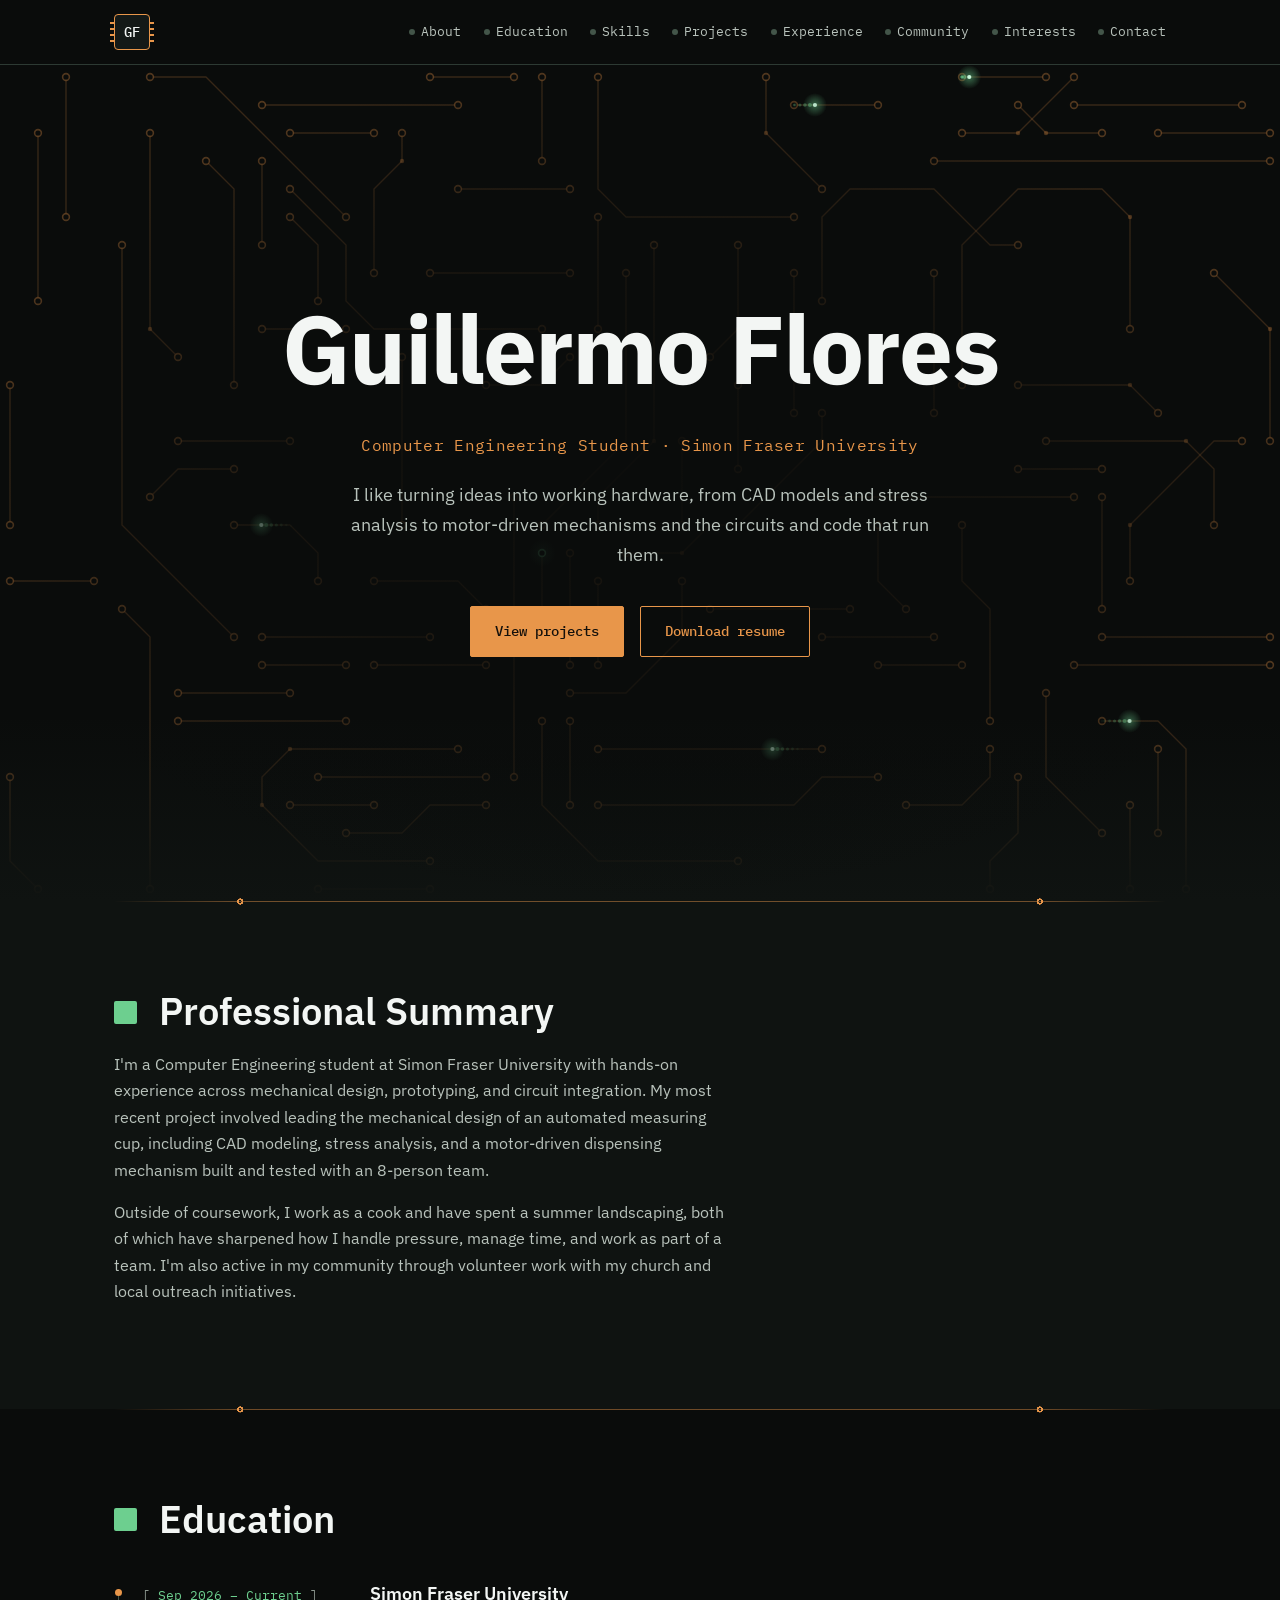
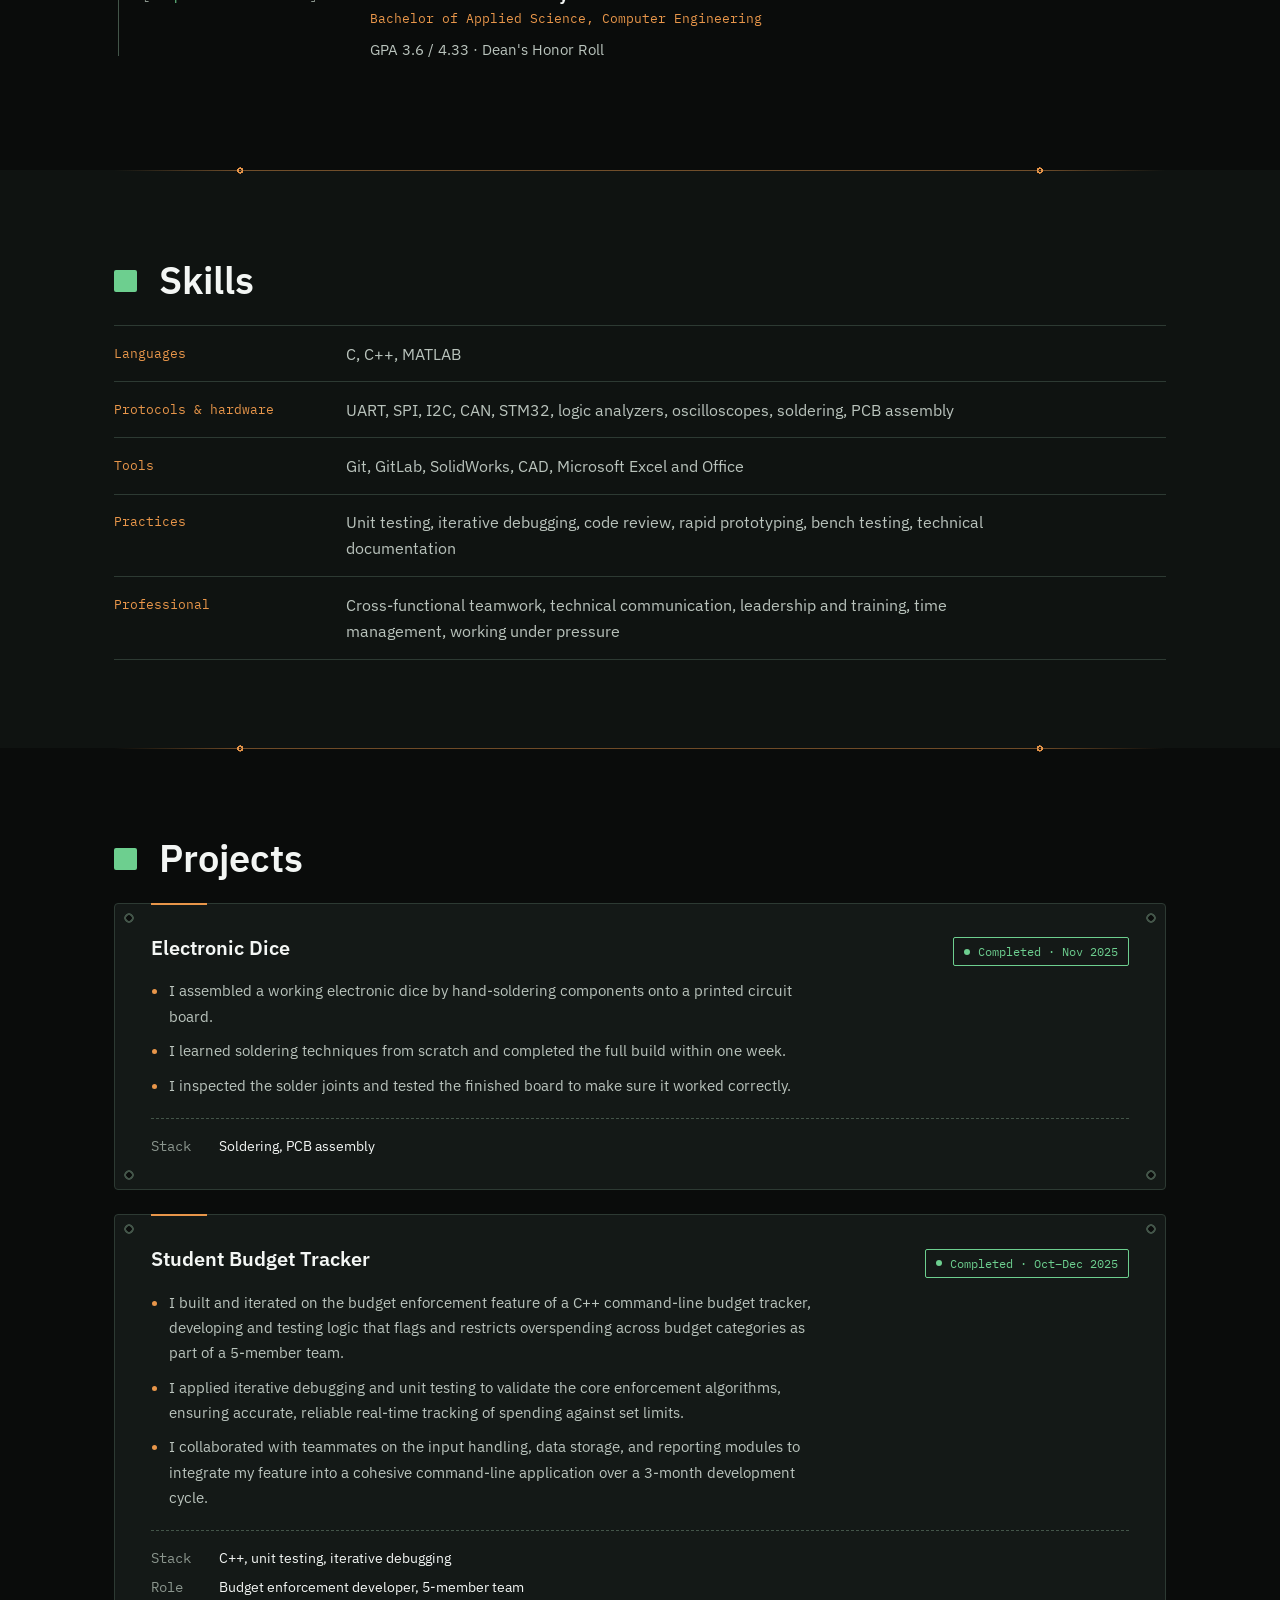
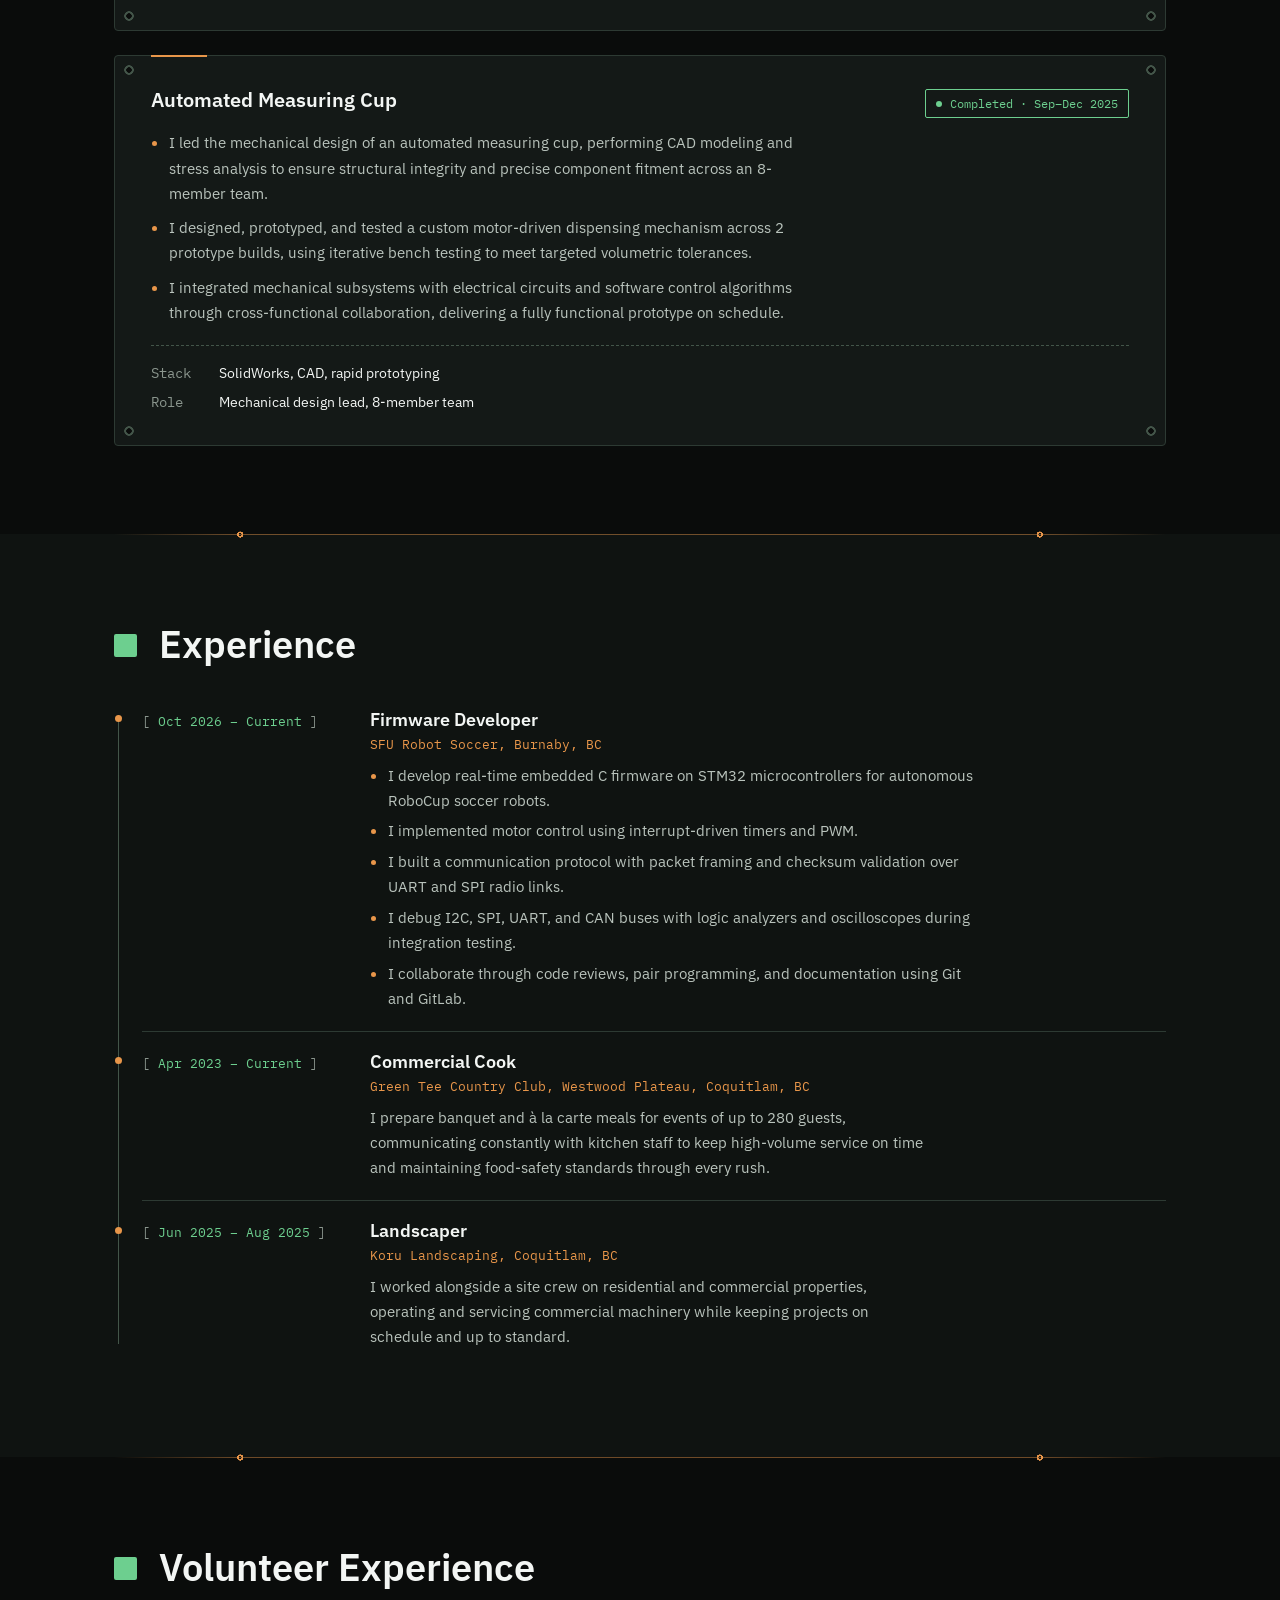
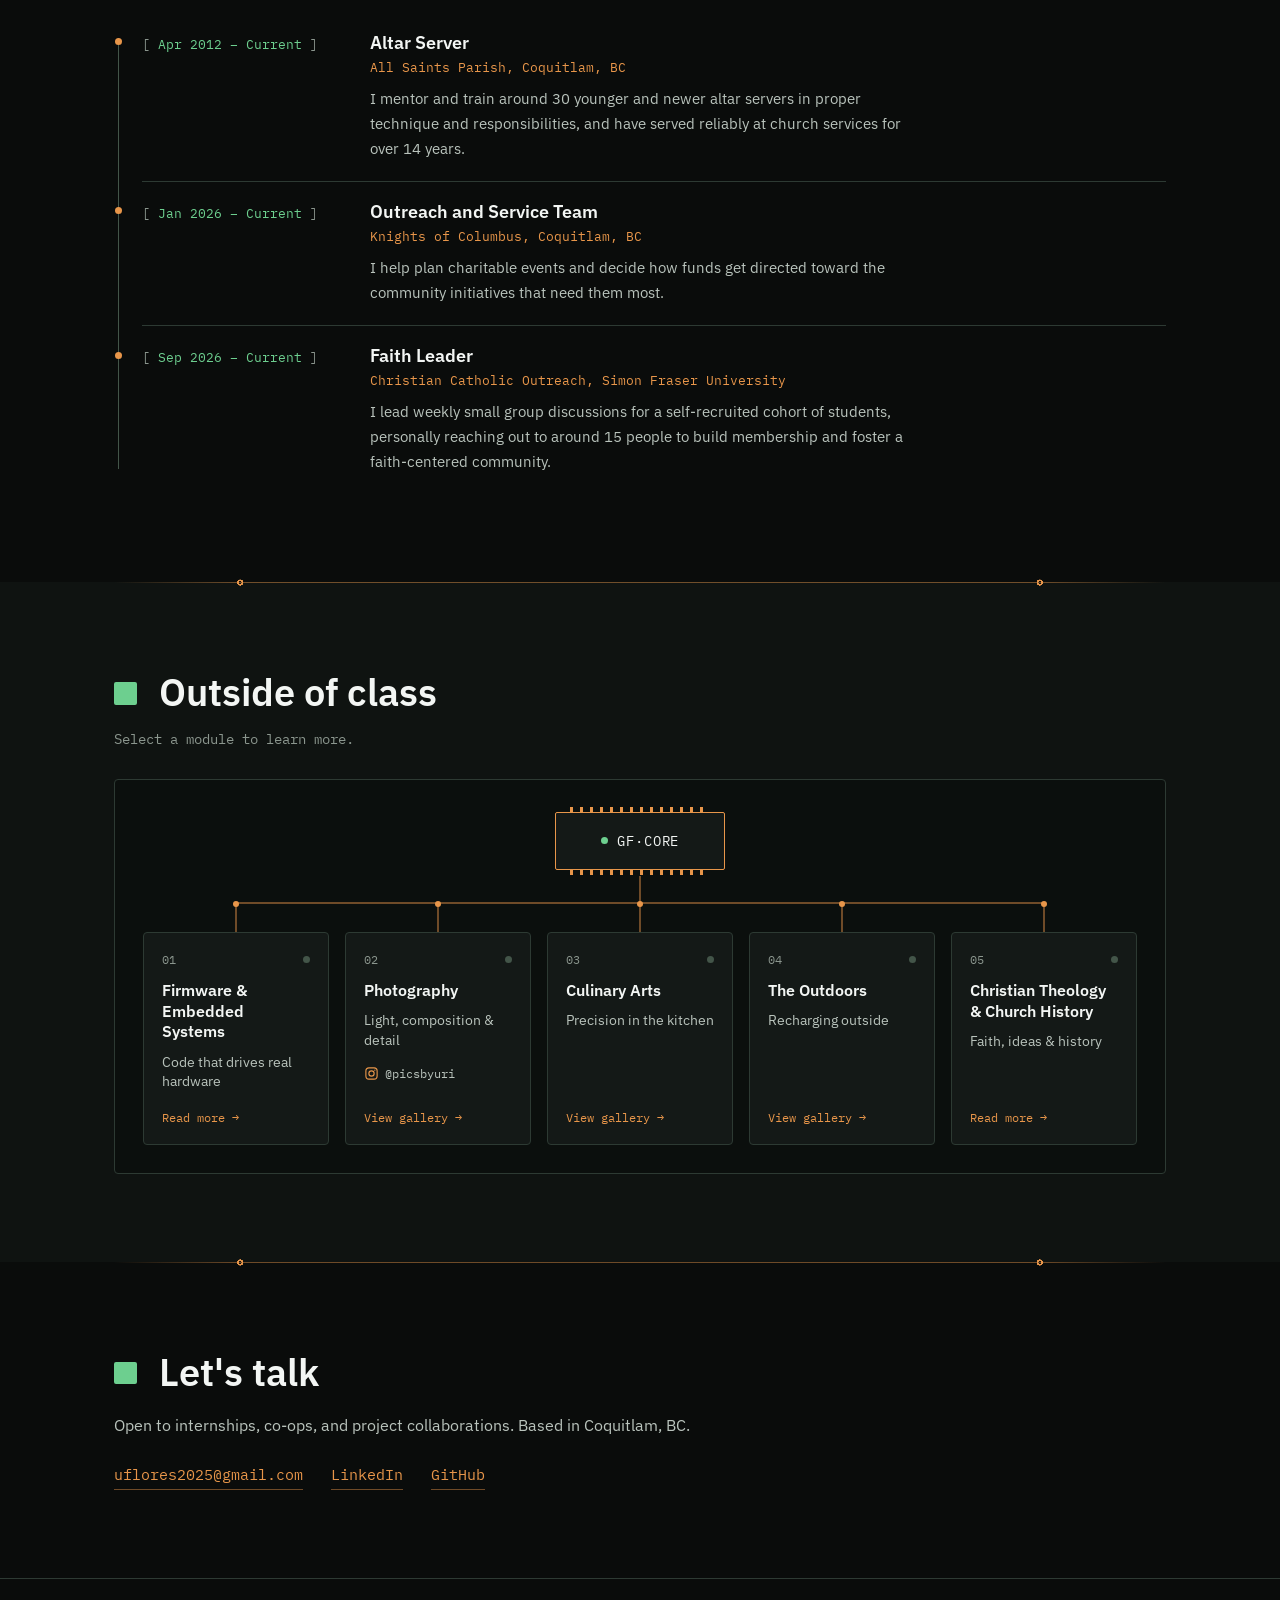
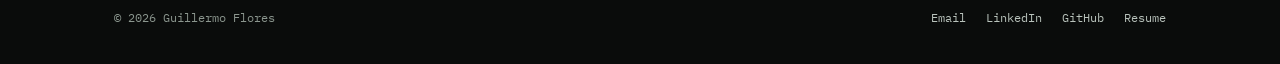
==== commit 4f0d284c: "fix" ====
--- a/index.html
+++ b/index.html
@@ -3,7 +3,9 @@
 <head>
 <meta charset="UTF-8">
 <meta name="viewport" content="width=device-width, initial-scale=1.0">
-<title>Guillermo Flores | Engineering Portfolio</title>
+<title>Guillermo Flores | Computer Engineering Portfolio</title>
+<meta name="description" content="Guillermo Flores is a Computer Engineering student at Simon Fraser University building embedded firmware, mechanical prototypes and the circuits that connect them.">
+<link rel="icon" href="favicon.svg" type="image/svg+xml">
 <link rel="stylesheet" href="style.css">
 </head>
 <body>
@@ -13,7 +15,8 @@
 <header class="site-header">
   <div class="wrap header-inner">
     <a href="#top" class="wordmark" aria-label="Back to top">GF</a>
-    <nav class="nav">
+    <button type="button" class="nav-toggle" aria-expanded="false" aria-controls="site-nav">Menu</button>
+    <nav class="nav" id="site-nav">
       <a href="#about">About</a>
       <a href="#education">Education</a>
       <a href="#skills">Skills</a>
@@ -33,7 +36,6 @@
     <canvas class="circuit-bg" aria-hidden="true"></canvas>
     <div class="hero-vignette" aria-hidden="true"></div>
     <div class="wrap hero-inner">
-      <p class="boot-line" aria-hidden="true"><span class="boot-text">&gt; boot gf_portfolio.bin ...</span><span class="boot-caret"></span> <span class="boot-ok">[ OK ]</span></p>
       <h1>Guillermo Flores</h1>
       <p class="hero-role">Computer Engineering Student &middot; Simon Fraser University</p>
       <p class="hero-tagline">I like turning ideas into working hardware, from CAD models
@@ -44,18 +46,13 @@
         <a href="Guillermo_Flores_Resume.pdf" class="btn btn-secondary" target="_blank" rel="noopener">Download resume</a>
       </div>
     </div>
-    <a href="#about" class="scroll-cue" aria-label="Scroll to About"><span></span></a>
   </section>
 
   <!-- ============ ABOUT ============ -->
   <section class="about" id="about" data-reveal>
     <div class="wrap about-inner">
-      <div class="about-photo">
-        <div class="photo-frame">
-          <!-- EDIT: replace with <img src="your-photo.jpg" alt="Your Name"> -->
-          <span class="photo-placeholder">Photo</span>
-        </div>
-      </div>
+      <!-- PHOTO: to add a headshot, put this back above about-copy:
+        <div class="about-photo"><div class="photo-frame"><img src="images/me.jpg" alt="Guillermo Flores"></div></div> -->
       <div class="about-copy">
         <h2>Professional Summary</h2>
         <p>I'm a Computer Engineering student at Simon Fraser University with
@@ -92,57 +89,18 @@
   <!-- ============ SKILLS ============ -->
   <section class="skills" id="skills" data-reveal>
     <div class="wrap">
-      <h2>Technical Skills</h2>
-
-      <h3 class="skill-group-title">Languages</h3>
-      <ul class="skill-grid skill-grid-3">
-        <li>C</li>
-        <li>C++</li>
-        <li>MATLAB</li>
-      </ul>
-
-      <h3 class="skill-group-title">Protocols &amp; Hardware</h3>
-      <ul class="skill-grid skill-grid-3">
-        <li>UART</li>
-        <li>SPI</li>
-        <li>I2C</li>
-        <li>CAN</li>
-        <li>STM32</li>
-        <li>Logic Analyzers</li>
-        <li>Oscilloscopes</li>
-        <li>Soldering</li>
-        <li>PCB Assembly</li>
-      </ul>
-
-      <h3 class="skill-group-title">Developer Tools</h3>
-      <ul class="skill-grid skill-grid-5">
-        <li>Git</li>
-        <li>GitLab</li>
-        <li>SolidWorks</li>
-        <li>CAD Applications</li>
-        <li>MS Excel / Office</li>
-      </ul>
-
-      <h3 class="skill-group-title">Practices</h3>
-      <ul class="skill-grid skill-grid-3">
-        <li>Unit Testing</li>
-        <li>Iterative Debugging</li>
-        <li>Code Review</li>
-        <li>Rapid Prototyping</li>
-        <li>Bench Testing</li>
-        <li>Technical Documentation</li>
-      </ul>
-
-      <h2 class="skills-second-title">Professional Skills</h2>
-
-      <ul class="skill-grid skill-grid-2">
-        <li>Teamwork &amp; Cross-Functional Collaboration</li>
-        <li>Technical Communication</li>
-        <li>Problem Solving</li>
-        <li>Leadership &amp; Training</li>
-        <li>Time Management</li>
-        <li>Adaptability Under Pressure</li>
-      </ul>
+      <h2>Skills</h2>
+
+      <dl class="spec-table">
+        <div><dt>Languages</dt><dd>C, C++, MATLAB</dd></div>
+        <div><dt>Protocols &amp; hardware</dt><dd>UART, SPI, I2C, CAN, STM32, logic analyzers,
+          oscilloscopes, soldering, PCB assembly</dd></div>
+        <div><dt>Tools</dt><dd>Git, GitLab, SolidWorks, CAD, Microsoft Excel and Office</dd></div>
+        <div><dt>Practices</dt><dd>Unit testing, iterative debugging, code review, rapid
+          prototyping, bench testing, technical documentation</dd></div>
+        <div><dt>Professional</dt><dd>Cross-functional teamwork, technical communication,
+          leadership and training, time management, working under pressure</dd></div>
+      </dl>
     </div>
   </section>
 
@@ -327,9 +285,6 @@
             <span class="module-trace" aria-hidden="true"><span class="module-pulse"></span></span>
             <div class="module-card">
               <div class="module-top"><span class="module-index">01</span><span class="module-led"></span></div>
-              <span class="module-icon" aria-hidden="true">
-                <svg viewBox="0 0 24 24" fill="none" stroke="currentColor" stroke-width="1.6" stroke-linecap="round" stroke-linejoin="round"><rect x="6" y="6" width="12" height="12" rx="1.5"/><rect x="9.5" y="9.5" width="5" height="5" rx=".5"/><path d="M9 2v4M15 2v4M9 18v4M15 18v4M2 9h4M2 15h4M18 9h4M18 15h4"/></svg>
-              </span>
               <h3 class="module-name"><a class="module-link" href="interests/firmware.html">Firmware &amp; Embedded Systems</a></h3>
               <p class="module-tag">Code that drives real hardware</p>
               <span class="module-cta" aria-hidden="true"><span class="cta-text">Read more </span>&rarr;</span>
@@ -339,9 +294,6 @@
             <span class="module-trace" aria-hidden="true"><span class="module-pulse"></span></span>
             <div class="module-card">
               <div class="module-top"><span class="module-index">02</span><span class="module-led"></span></div>
-              <span class="module-icon" aria-hidden="true">
-                <svg viewBox="0 0 24 24" fill="none" stroke="currentColor" stroke-width="1.6" stroke-linecap="round" stroke-linejoin="round"><path d="M4 8h3l2-3h6l2 3h3a1 1 0 0 1 1 1v9a1 1 0 0 1-1 1H4a1 1 0 0 1-1-1V9a1 1 0 0 1 1-1z"/><circle cx="12" cy="13" r="3.5"/></svg>
-              </span>
               <h3 class="module-name"><a class="module-link" href="interests/photography.html">Photography</a></h3>
               <p class="module-tag">Light, composition &amp; detail</p>
               <a class="module-ig" href="https://www.instagram.com/picsbyuri/" target="_blank" rel="noopener">
@@ -355,9 +307,6 @@
             <span class="module-trace" aria-hidden="true"><span class="module-pulse"></span></span>
             <div class="module-card">
               <div class="module-top"><span class="module-index">03</span><span class="module-led"></span></div>
-              <span class="module-icon" aria-hidden="true">
-                <svg viewBox="0 0 24 24" fill="none" stroke="currentColor" stroke-width="1.6" stroke-linecap="round" stroke-linejoin="round"><circle cx="10" cy="14" r="6"/><path d="M16 14h6"/><path d="M8 6c0-1.5 1.2-1.5 1.2-3M11.5 6c0-1.5 1.2-1.5 1.2-3"/></svg>
-              </span>
               <h3 class="module-name"><a class="module-link" href="interests/culinary.html">Culinary Arts</a></h3>
               <p class="module-tag">Precision in the kitchen</p>
               <span class="module-cta" aria-hidden="true"><span class="cta-text">View gallery </span>&rarr;</span>
@@ -367,9 +316,6 @@
             <span class="module-trace" aria-hidden="true"><span class="module-pulse"></span></span>
             <div class="module-card">
               <div class="module-top"><span class="module-index">04</span><span class="module-led"></span></div>
-              <span class="module-icon" aria-hidden="true">
-                <svg viewBox="0 0 24 24" fill="none" stroke="currentColor" stroke-width="1.6" stroke-linecap="round" stroke-linejoin="round"><path d="M3 20l6.5-11 4 6.5 2.5-3.5L21 20z"/><circle cx="17" cy="6" r="2"/></svg>
-              </span>
               <h3 class="module-name"><a class="module-link" href="interests/outdoors.html">The Outdoors</a></h3>
               <p class="module-tag">Recharging outside</p>
               <span class="module-cta" aria-hidden="true"><span class="cta-text">View gallery </span>&rarr;</span>
@@ -379,9 +325,6 @@
             <span class="module-trace" aria-hidden="true"><span class="module-pulse"></span></span>
             <div class="module-card">
               <div class="module-top"><span class="module-index">05</span><span class="module-led"></span></div>
-              <span class="module-icon" aria-hidden="true">
-                <svg viewBox="0 0 24 24" fill="none" stroke="currentColor" stroke-width="1.6" stroke-linecap="round" stroke-linejoin="round"><path d="M5 4h11a3 3 0 0 1 3 3v13H8a3 3 0 0 1-3-3z"/><path d="M5 17a3 3 0 0 1 3-3h11"/><path d="M12 6.5v5M9.8 8.5h4.4"/></svg>
-              </span>
               <h3 class="module-name"><a class="module-link" href="interests/theology.html">Christian Theology &amp; Church History</a></h3>
               <p class="module-tag">Faith, ideas &amp; history</p>
               <span class="module-cta" aria-hidden="true"><span class="cta-text">Read more </span>&rarr;</span>
@@ -410,7 +353,13 @@
 
 <footer class="site-footer">
   <div class="wrap footer-inner">
-    <p>&copy; 2026 Guillermo Flores. All rights reserved.</p>
+    <p>&copy; <span class="year">2026</span> Guillermo Flores</p>
+    <nav class="footer-links" aria-label="Footer">
+      <a href="mailto:uflores2025@gmail.com">Email</a>
+      <a href="https://www.linkedin.com/in/-guf" target="_blank" rel="noopener">LinkedIn</a>
+      <a href="https://github.com/uflores07" target="_blank" rel="noopener">GitHub</a>
+      <a href="Guillermo_Flores_Resume.pdf" target="_blank" rel="noopener">Resume</a>
+    </nav>
   </div>
 </footer>
 
--- a/style.css
+++ b/style.css
@@ -1,7 +1,7 @@
 /* ===========================================================
    Fonts
    =========================================================== */
-@import url('https://fonts.googleapis.com/css2?family=Space+Grotesk:wght@500;600;700&family=IBM+Plex+Sans:wght@400;500;600&family=IBM+Plex+Mono:wght@400;500&display=swap');
+@import url('https://fonts.googleapis.com/css2?family=IBM+Plex+Sans:wght@400;500;600;700&family=IBM+Plex+Mono:wght@400;500&display=swap');
 
 /* ===========================================================
    Tokens
@@ -18,10 +18,10 @@
   --copper: #e8964a;
   --copper-bright: #ffb46b;
   --copper-dim: rgba(232, 150, 74, 0.45);
-  --signal: #48f08f;
-  --signal-glow: rgba(72, 240, 143, 0.55);
-
-  --font-head: 'Space Grotesk', system-ui, sans-serif;
+  --signal: #6dcf8f;
+  --signal-glow: rgba(109, 207, 143, 0.3);
+
+  --font-head: 'IBM Plex Sans', system-ui, sans-serif;
   --font-body: 'IBM Plex Sans', system-ui, sans-serif;
   --font-mono: 'IBM Plex Mono', ui-monospace, monospace;
 
@@ -97,8 +97,7 @@
 .progress-fill {
   height: 100%;
   width: 0%;
-  background: linear-gradient(90deg, var(--copper), var(--signal));
-  box-shadow: 0 0 8px var(--signal-glow);
+  background: var(--copper);
 }
 
 /* ===========================================================
@@ -108,9 +107,7 @@
   position: sticky;
   top: 0;
   z-index: 10;
-  background: rgba(10, 12, 11, 0.75);
-  -webkit-backdrop-filter: blur(10px);
-          backdrop-filter: blur(10px);
+  background: var(--bg);
   border-bottom: 1px solid var(--line);
 }
 
@@ -150,12 +147,25 @@
 }
 .wordmark::before { left: -5px; }
 .wordmark::after { right: -5px; }
-.wordmark:hover { color: var(--text); box-shadow: 0 0 12px rgba(232, 150, 74, 0.4); }
+.wordmark:hover { color: var(--text); border-color: var(--copper-bright); }
 
 .nav {
   display: flex;
   gap: 1.4rem;
 }
+
+.nav-toggle {
+  display: none;
+  padding: 0.45rem 0.9rem;
+  font-family: var(--font-mono);
+  font-size: 0.82rem;
+  color: var(--text);
+  background: none;
+  border: 1px solid var(--line-strong);
+  border-radius: 2px;
+  cursor: pointer;
+}
+.nav-toggle:hover { border-color: var(--copper); }
 
 .nav a {
   position: relative;
@@ -182,10 +192,7 @@
 .nav a:hover { color: var(--text); }
 .nav a:hover::before { background: var(--copper); }
 .nav a.active { color: var(--text); }
-.nav a.active::before {
-  background: var(--signal);
-  box-shadow: 0 0 8px var(--signal-glow);
-}
+.nav a.active::before { background: var(--signal); }
 
 /* ===========================================================
    Sections
@@ -233,13 +240,12 @@
   border-radius: 2px;
   vertical-align: middle;
   transform: translateY(-0.08em);
-  transition: background 0.4s ease 0.35s, border-color 0.4s ease 0.35s, box-shadow 0.4s ease 0.35s;
+  transition: background 0.4s ease 0.35s, border-color 0.4s ease 0.35s;
 }
 main > section.in-view h2::before,
 :root:not(.js) main > section h2::before {
   background: var(--signal);
   border-color: var(--signal);
-  box-shadow: 0 0 10px var(--signal-glow);
 }
 
 /* ===========================================================
@@ -307,40 +313,8 @@
   align-items: center;
 }
 
-.boot-line {
-  min-height: 1.5em;
-  margin: 0 0 1.25rem;
-  font-family: var(--font-mono);
-  font-size: 0.85rem;
-  color: var(--text-dim);
-}
-.boot-text { color: var(--text-soft); }
-.boot-ok {
-  color: var(--signal);
-  text-shadow: 0 0 8px var(--signal-glow);
-}
-.boot-caret { display: none; }
-
-:root.js .boot-caret {
-  display: inline-block;
-  width: 0.55em;
-  height: 1em;
-  margin-left: 2px;
-  vertical-align: -0.15em;
-  background: var(--copper);
-  animation: blink 1s steps(1) infinite;
-}
-:root.js .boot-ok { opacity: 0; transition: opacity 0.3s ease; }
-:root.js .boot-line.done .boot-ok { opacity: 1; }
-:root.js .boot-line.done .boot-caret { display: none; }
-
-@keyframes blink {
-  50% { opacity: 0; }
-}
-
 .hero h1 {
   margin-bottom: 0.3em;
-  text-shadow: 0 0 40px rgba(232, 150, 74, 0.18);
   clip-path: inset(0 100% 0 0);
   animation: hero-wipe 0.9s 0.4s cubic-bezier(0.65, 0, 0.35, 1) forwards;
 }
@@ -375,47 +349,15 @@
 .hero-role,
 .hero-tagline,
 .hero-actions { animation: rise 0.8s ease both; }
-.hero-role    { animation-delay: 0.9s; }
-.hero-tagline { animation-delay: 1.05s; }
-.hero-actions { animation-delay: 1.2s; }
+.hero-role    { animation-delay: 0.7s; }
+.hero-tagline { animation-delay: 0.8s; }
+.hero-actions { animation-delay: 0.9s; }
 
 @keyframes rise {
   from { opacity: 0; transform: translateY(12px); }
   to   { opacity: 1; transform: none; }
 }
 
-.scroll-cue {
-  position: absolute;
-  bottom: 1.75rem;
-  left: 50%;
-  z-index: 1;
-  width: 22px;
-  height: 36px;
-  margin-left: -11px;
-  border: 1px solid var(--line-strong);
-  border-radius: 12px;
-  transition: border-color 0.2s ease;
-}
-.scroll-cue:hover { border-color: var(--copper); }
-.scroll-cue span {
-  position: absolute;
-  left: 50%;
-  top: 7px;
-  width: 4px;
-  height: 7px;
-  margin-left: -2px;
-  border-radius: 2px;
-  background: var(--signal);
-  box-shadow: 0 0 6px var(--signal-glow);
-  animation: scroll-dot 1.8s ease-in-out infinite;
-}
-
-@keyframes scroll-dot {
-  0%   { transform: translateY(0); opacity: 1; }
-  70%  { transform: translateY(12px); opacity: 0; }
-  100% { transform: translateY(12px); opacity: 0; }
-}
-
 /* ===========================================================
    Buttons
    =========================================================== */
@@ -427,10 +369,9 @@
   font-weight: 500;
   font-size: 0.9rem;
   border: 1px solid var(--copper);
-  border-radius: 4px;
-  transition: transform 0.2s ease, box-shadow 0.25s ease, background 0.25s ease, color 0.25s ease, border-color 0.25s ease;
-}
-.btn:hover { transform: translateY(-2px); }
+  border-radius: 2px;
+  transition: background 0.2s ease, color 0.2s ease, border-color 0.2s ease;
+}
 
 .btn-primary {
   background: var(--copper);
@@ -440,7 +381,6 @@
   background: var(--copper-bright);
   border-color: var(--copper-bright);
   color: #14100b;
-  box-shadow: 0 8px 28px -6px rgba(232, 150, 74, 0.6);
 }
 
 .btn-secondary {
@@ -450,13 +390,12 @@
 .btn-secondary:hover {
   background: rgba(232, 150, 74, 0.1);
   color: var(--text);
-  box-shadow: 0 8px 28px -10px rgba(232, 150, 74, 0.5);
 }
 
 /* ===========================================================
    About
    =========================================================== */
-.about-inner {
+.about-inner:has(.about-photo) {
   display: grid;
   grid-template-columns: 220px 1fr;
   gap: 3rem;
@@ -471,8 +410,10 @@
   justify-content: center;
   background: var(--surface);
   border: 1px solid var(--line-strong);
-  border-radius: 6px;
-}
+  border-radius: 2px;
+  overflow: hidden;
+}
+.photo-frame img { width: 100%; height: 100%; object-fit: cover; }
 
 .photo-frame::before,
 .photo-frame::after {
@@ -482,95 +423,36 @@
   height: 16px;
   border: 2px solid var(--copper);
 }
-.photo-frame::before { top: -1px; left: -1px; border-right: none; border-bottom: none; border-top-left-radius: 6px; }
-.photo-frame::after { bottom: -1px; right: -1px; border-left: none; border-top: none; border-bottom-right-radius: 6px; }
-
-.photo-placeholder {
-  font-family: var(--font-mono);
-  font-size: 0.85rem;
-  color: var(--text-dim);
-}
+.photo-frame::before { top: -1px; left: -1px; border-right: none; border-bottom: none; border-top-left-radius: 2px; }
+.photo-frame::after { bottom: -1px; right: -1px; border-left: none; border-top: none; border-bottom-right-radius: 2px; }
 
 .about-copy p { color: var(--text-soft); }
 
 /* ===========================================================
    Skills
    =========================================================== */
-.skill-group-title {
-  margin: 2rem 0 0;
-  font-family: var(--font-mono);
-  font-size: 0.78rem;
-  font-weight: 500;
-  letter-spacing: 0.08em;
-  text-transform: uppercase;
-  color: var(--text-dim);
-}
-h2 + .skill-group-title { margin-top: 1.25rem; }
-
-.skill-grid {
-  list-style: none;
+.spec-table {
   margin: 1.5rem 0 0;
-  padding: 0;
+  border-top: 1px solid var(--line);
+}
+.spec-table div {
   display: grid;
-  grid-template-columns: repeat(auto-fill, minmax(240px, 1fr));
-  gap: 0.75rem;
-}
-.skill-group-title + .skill-grid { margin-top: 0.75rem; }
-.skill-grid-5 { grid-template-columns: repeat(5, 1fr); }
-.skill-grid-3 { grid-template-columns: repeat(3, 1fr); }
-.skill-grid-2 { grid-template-columns: repeat(2, 1fr); }
-
-.skill-grid li {
-  position: relative;
-  padding: 1rem 1.25rem 1rem 2.6rem;
-  font-size: 0.95rem;
-  color: var(--text);
-  background: var(--surface);
-  border: 1px solid var(--line);
-  border-radius: 6px;
-  transition: border-color 0.25s ease, box-shadow 0.25s ease, transform 0.25s ease;
-}
-
-/* LED */
-.skill-grid li::before {
-  content: "";
-  position: absolute;
-  left: 1.1rem;
-  top: 50%;
-  width: 7px;
-  height: 7px;
-  margin-top: -3.5px;
-  border-radius: 50%;
-  background: var(--line-strong);
-  transition: background 0.25s ease, box-shadow 0.25s ease;
-}
-
-/* pin tab on the left edge */
-.skill-grid li::after {
-  content: "";
-  position: absolute;
-  left: -1px;
-  top: 50%;
-  width: 3px;
-  height: 14px;
-  margin-top: -7px;
-  border-radius: 0 2px 2px 0;
-  background: var(--copper-dim);
-  transition: background 0.25s ease;
-}
-
-.skill-grid li:hover {
-  border-color: var(--copper-dim);
-  box-shadow: 0 6px 20px -10px rgba(232, 150, 74, 0.45);
-  transform: translateY(-2px);
-}
-.skill-grid li:hover::before {
-  background: var(--signal);
-  box-shadow: 0 0 8px var(--signal-glow);
-}
-.skill-grid li:hover::after { background: var(--copper); }
-
-.skills-second-title { margin-top: 3.5rem; }
+  grid-template-columns: 13rem 1fr;
+  gap: 1.5rem;
+  padding: 0.9rem 0;
+  border-bottom: 1px solid var(--line);
+}
+.spec-table dt {
+  padding-top: 0.15rem;
+  font-family: var(--font-mono);
+  font-size: 0.82rem;
+  color: var(--copper);
+}
+.spec-table dd {
+  max-width: 68ch;
+  margin: 0;
+  color: var(--text-soft);
+}
 
 /* ===========================================================
    Projects
@@ -594,8 +476,8 @@
     radial-gradient(circle at 14px calc(100% - 14px), var(--bg) 0 2.5px, var(--hole) 3px 4.5px, transparent 5px),
     radial-gradient(circle at calc(100% - 14px) calc(100% - 14px), var(--bg) 0 2.5px, var(--hole) 3px 4.5px, transparent 5px);
   border: 1px solid var(--line);
-  border-radius: 8px;
-  transition: transform 0.3s ease, box-shadow 0.3s ease, border-color 0.3s ease;
+  border-radius: 4px;
+  transition: border-color 0.25s ease;
 }
 
 /* copper accent trace along the top edge */
@@ -607,18 +489,11 @@
   width: 56px;
   height: 2px;
   background: var(--copper);
-  transition: width 0.4s ease;
 }
 
 .project-card:hover {
   --hole: var(--copper);
   border-color: var(--copper-dim);
-  box-shadow: 0 18px 40px -20px rgba(232, 150, 74, 0.55);
-  transform: translateY(-4px);
-}
-.project-card:hover::before {
-  width: 160px;
-  background: linear-gradient(90deg, var(--copper), var(--signal));
 }
 
 .project-head {
@@ -640,7 +515,7 @@
   font-size: 0.72rem;
   white-space: nowrap;
   border: 1px solid currentColor;
-  border-radius: 999px;
+  border-radius: 2px;
 }
 .status-done { color: var(--signal); }
 .status-done::before {
@@ -649,7 +524,6 @@
   height: 6px;
   border-radius: 50%;
   background: currentColor;
-  box-shadow: 0 0 6px currentColor;
 }
 
 .project-points {
@@ -694,8 +568,7 @@
   top: 1.6rem;
   bottom: 1.6rem;
   width: 1px;
-  background: linear-gradient(to bottom, var(--copper), var(--line-strong));
-  opacity: 0.6;
+  background: var(--line-strong);
 }
 
 .log-entry {
@@ -719,37 +592,9 @@
   height: 7px;
   border-radius: 50%;
   background: var(--copper);
-  transition: background 0.25s ease, box-shadow 0.25s ease;
-}
-.log-entry:hover::before {
-  background: var(--signal);
-  box-shadow: 0 0 8px var(--signal-glow);
-}
-
-/* ping ring that radiates from the node on hover */
-.log-entry::after {
-  content: "";
-  position: absolute;
-  left: calc(-1.75rem + 1px);
-  top: 1.6rem;
-  width: 7px;
-  height: 7px;
-  border-radius: 50%;
-  border: 1px solid var(--signal);
-  opacity: 0;
-  pointer-events: none;
-}
-.log-entry:hover::after { animation: ping 1.4s ease-out infinite; }
-
-@keyframes ping {
-  0%   { transform: scale(1); opacity: 0.9; }
-  100% { transform: scale(4); opacity: 0; }
-}
-
-.log-entry { transition: background 0.3s ease; }
-.log-entry:hover {
-  background: linear-gradient(90deg, rgba(232, 150, 74, 0.07), transparent 75%);
-}
+  transition: background 0.25s ease;
+}
+.log-entry:hover::before { background: var(--signal); }
 
 .log-date {
   font-family: var(--font-mono);
@@ -804,10 +649,8 @@
   position: relative;
   padding: 2rem 1.75rem 1.75rem;
   background-color: #0b0f0d;
-  background-image: radial-gradient(circle, rgba(232, 150, 74, 0.13) 1px, transparent 1.5px);
-  background-size: 22px 22px;
   border: 1px solid var(--line);
-  border-radius: 12px;
+  border-radius: 4px;
 }
 
 .board-mcu {
@@ -825,8 +668,7 @@
   color: var(--text);
   background: var(--surface);
   border: 1px solid var(--copper);
-  border-radius: 6px;
-  box-shadow: 0 0 24px -8px rgba(232, 150, 74, 0.5);
+  border-radius: 2px;
 }
 /* pins along the top and bottom edges */
 .board-mcu::before,
@@ -846,7 +688,6 @@
   height: 7px;
   border-radius: 50%;
   background: var(--signal);
-  box-shadow: 0 0 8px var(--signal-glow);
   animation: heartbeat 2.4s ease-in-out infinite;
 }
 
@@ -940,8 +781,8 @@
   padding: 1.1rem 1.1rem 1rem;
   background: var(--surface);
   border: 1px solid var(--line);
-  border-radius: 8px;
-  transition: border-color 0.25s ease, box-shadow 0.25s ease, transform 0.25s ease;
+  border-radius: 4px;
+  transition: border-color 0.25s ease;
 }
 
 .module-top {
@@ -962,19 +803,6 @@
   transition: background 0.25s ease, box-shadow 0.25s ease;
 }
 
-.module-icon {
-  display: grid;
-  place-items: center;
-  width: 42px;
-  height: 42px;
-  color: var(--copper);
-  background: rgba(232, 150, 74, 0.06);
-  border: 1px solid var(--copper-dim);
-  border-radius: 8px;
-  transition: color 0.25s ease, border-color 0.25s ease, background 0.25s ease;
-}
-.module-icon svg { width: 22px; height: 22px; }
-
 .module-name {
   margin: 0;
   font-size: 1rem;
@@ -989,7 +817,7 @@
   position: absolute;
   inset: 0;
   z-index: 1;
-  border-radius: 8px;
+  border-radius: 4px;
 }
 .module-link:focus-visible { outline: none; }
 .module-link:focus-visible::after {
@@ -1028,11 +856,7 @@
   transition: color 0.25s ease;
 }
 
-.module:hover .module-card {
-  border-color: var(--copper-dim);
-  box-shadow: 0 14px 30px -18px rgba(232, 150, 74, 0.6);
-  transform: translateY(-3px);
-}
+.module:hover .module-card { border-color: var(--copper-dim); }
 .module:hover .module-led,
 .module.is-firing .module-led {
   background: var(--signal);
@@ -1041,11 +865,6 @@
 .module:hover .module-trace {
   background: var(--copper);
   box-shadow: 0 0 6px rgba(232, 150, 74, 0.5);
-}
-.module:hover .module-icon {
-  color: var(--copper-bright);
-  background: rgba(232, 150, 74, 0.12);
-  border-color: var(--copper);
 }
 .module:hover .module-cta { color: var(--copper-bright); }
 
@@ -1075,41 +894,6 @@
 }
 
 /* ===========================================================
-   Signal arc that orbits a card's border on hover
-   =========================================================== */
-@property --angle {
-  syntax: '<angle>';
-  initial-value: 0deg;
-  inherits: false;
-}
-
-.project-card::after,
-.module-card::after {
-  content: "";
-  position: absolute;
-  inset: -1px;
-  padding: 1px;
-  border-radius: inherit;
-  background: conic-gradient(from var(--angle), transparent 0 72%, var(--signal) 86%, transparent 100%);
-  -webkit-mask: linear-gradient(#000 0 0) content-box, linear-gradient(#000 0 0);
-  -webkit-mask-composite: xor;
-          mask: linear-gradient(#000 0 0) content-box, linear-gradient(#000 0 0);
-          mask-composite: exclude;
-  opacity: 0;
-  transition: opacity 0.3s ease;
-  pointer-events: none;
-}
-.project-card:hover::after,
-.module:hover .module-card::after {
-  opacity: 1;
-  animation: orbit 2.4s linear infinite;
-}
-
-@keyframes orbit {
-  to { --angle: 360deg; }
-}
-
-/* ===========================================================
    Links inside body text — underline trace draws in
    =========================================================== */
 main p a:not(.btn) {
@@ -1123,10 +907,7 @@
    =========================================================== */
 .interest-hero {
   padding: 4rem 0 3.5rem;
-  background:
-    radial-gradient(ellipse 60% 80% at 15% 0%, rgba(232, 150, 74, 0.12), transparent 70%),
-    radial-gradient(circle, rgba(232, 150, 74, 0.1) 1px, transparent 1.5px) 0 0 / 22px 22px,
-    var(--bg);
+  background: var(--bg);
   border-bottom: 1px solid var(--line);
 }
 
@@ -1140,15 +921,6 @@
   color: var(--text-soft);
 }
 .back-link:hover { color: var(--copper-bright); }
-
-.interest-hero-head {
-  display: flex;
-  align-items: center;
-  gap: 0.9rem;
-  margin-bottom: 1rem;
-}
-.interest-hero-head .module-icon { width: 52px; height: 52px; }
-.interest-hero-head .module-icon svg { width: 26px; height: 26px; }
 
 .interest-hero h1 {
   font-size: clamp(2.25rem, 6vw, 3.75rem);
@@ -1178,27 +950,7 @@
   overflow: hidden;
   background: var(--surface);
   border: 1px solid var(--line);
-  border-radius: 8px;
-}
-
-/* empty slot drawn as a PCB footprint until a photo is added */
-.gallery-item.is-empty {
-  display: grid;
-  place-items: center;
-  background:
-    radial-gradient(circle at 14px 14px, var(--line-strong) 0 3px, transparent 3.5px),
-    radial-gradient(circle at calc(100% - 14px) 14px, var(--line-strong) 0 3px, transparent 3.5px),
-    radial-gradient(circle at 14px calc(100% - 14px), var(--line-strong) 0 3px, transparent 3.5px),
-    radial-gradient(circle at calc(100% - 14px) calc(100% - 14px), var(--line-strong) 0 3px, transparent 3.5px),
-    radial-gradient(circle, rgba(232, 150, 74, 0.08) 1px, transparent 1.5px) 0 0 / 18px 18px,
-    var(--surface);
-  border: 1px dashed var(--line-strong);
-}
-.gallery-item.is-empty span {
-  font-family: var(--font-mono);
-  font-size: 0.75rem;
-  letter-spacing: 0.1em;
-  color: var(--text-dim);
+  border-radius: 4px;
 }
 
 .gallery-open {
@@ -1215,9 +967,9 @@
   width: 100%;
   height: 100%;
   object-fit: cover;
-  transition: transform 0.5s ease;
-}
-.gallery-open:hover img { transform: scale(1.04); }
+  transition: opacity 0.2s ease;
+}
+.gallery-open:hover img { opacity: 0.85; }
 
 /* discourage saving: no image drag, no right-click/long-press "save image" target */
 .gallery-item img,
@@ -1285,11 +1037,11 @@
   padding: 1rem 1.25rem;
   background: var(--surface);
   border: 1px solid var(--line);
-  border-radius: 8px;
+  border-radius: 4px;
   color: var(--text);
-  transition: border-color 0.25s ease, transform 0.25s ease;
-}
-.module-nav a:hover { border-color: var(--copper-dim); transform: translateY(-2px); color: var(--text); }
+  transition: border-color 0.25s ease;
+}
+.module-nav a:hover { border-color: var(--copper-dim); color: var(--text); }
 .module-nav span {
   font-family: var(--font-mono);
   font-size: 0.72rem;
@@ -1310,9 +1062,7 @@
   align-items: center;
   gap: 1rem;
   padding: 2rem 1rem;
-  background: rgba(5, 7, 6, 0.94);
-  -webkit-backdrop-filter: blur(6px);
-          backdrop-filter: blur(6px);
+  background: rgba(5, 7, 6, 0.96);
 }
 .lightbox[hidden] { display: none; }
 
@@ -1328,8 +1078,7 @@
 .lightbox img {
   max-width: 100%;
   max-height: calc(100vh - 8rem);
-  border-radius: 6px;
-  box-shadow: 0 20px 60px -20px rgba(0, 0, 0, 0.8);
+  border-radius: 2px;
 }
 .lightbox figcaption {
   font-family: var(--font-mono);
@@ -1392,14 +1141,41 @@
   border-top: 1px solid var(--line);
 }
 
+.footer-inner {
+  display: flex;
+  flex-wrap: wrap;
+  align-items: center;
+  justify-content: space-between;
+  gap: 0.75rem 1.5rem;
+  font-family: var(--font-mono);
+  font-size: 0.78rem;
+}
 .footer-inner p {
-  max-width: none;
   margin: 0;
-  font-family: var(--font-mono);
-  font-size: 0.78rem;
   color: var(--text-dim);
-  text-align: center;
-}
+}
+.footer-links {
+  display: flex;
+  flex-wrap: wrap;
+  gap: 0.5rem 1.25rem;
+}
+.footer-links a { color: var(--text-soft); }
+.footer-links a:hover { color: var(--copper-bright); }
+
+/* ===========================================================
+   404
+   =========================================================== */
+.not-found {
+  min-height: 100vh;
+  display: flex;
+  align-items: center;
+}
+.not-found-code {
+  margin-bottom: 0.5rem;
+  font-family: var(--font-mono);
+  color: var(--copper);
+}
+.not-found p { color: var(--text-soft); }
 
 /* ===========================================================
    Responsive
@@ -1455,20 +1231,19 @@
 
   .module-card {
     display: grid;
-    grid-template-columns: 42px 1fr auto;
+    grid-template-columns: 1fr auto;
     column-gap: 1rem;
     row-gap: 0.2rem;
     align-items: center;
     min-height: 84px;
     padding: 0.95rem 1.1rem;
   }
-  .module-icon { grid-column: 1; grid-row: 1 / span 3; }
-  .module-name { grid-column: 2; grid-row: 1; }
-  .module-tag { grid-column: 2; grid-row: 2; }
-  .module-ig { grid-column: 2; grid-row: 3; }
-  .module-top { grid-column: 3; grid-row: 1; justify-content: flex-end; gap: 0.6rem; }
+  .module-name { grid-column: 1; grid-row: 1; }
+  .module-tag { grid-column: 1; grid-row: 2; }
+  .module-ig { grid-column: 1; grid-row: 3; }
+  .module-top { grid-column: 2; grid-row: 1; justify-content: flex-end; gap: 0.6rem; }
   .module-cta {
-    grid-column: 3;
+    grid-column: 2;
     grid-row: 2 / span 2;
     justify-self: end;
     align-self: end;
@@ -1478,32 +1253,33 @@
 }
 
 @media (max-width: 860px) {
-  :root { --header-h: 96px; }
-
-  .header-inner {
-    flex-wrap: wrap;
-    gap: 0.5rem;
-    padding-top: 0.6rem;
-    padding-bottom: 0.4rem;
+  .nav { flex-wrap: wrap; gap: 0.5rem 1.1rem; padding: 0.5rem 0; }
+
+  /* with JS the links fold into a menu; without it they simply wrap */
+  :root.js .header-inner { flex-wrap: nowrap; }
+  :root.js .nav-toggle { display: block; }
+  :root.js .nav {
+    display: none;
+    position: absolute;
+    top: 100%;
+    left: 0;
+    right: 0;
+    flex-direction: column;
+    gap: 0;
+    padding: 0.5rem 1.5rem 1rem;
+    background: var(--bg);
+    border-bottom: 1px solid var(--line);
   }
-
-  .nav {
-    width: 100%;
-    gap: 1.1rem;
-    overflow-x: auto;
-    padding: 0.15rem 0 0.35rem;
-    scrollbar-width: none;
-  }
-  .nav::-webkit-scrollbar { display: none; }
+  :root.js .nav-open .nav { display: flex; }
+  :root.js .nav a { padding: 0.75rem 0 0.75rem 16px; font-size: 0.95rem; }
 }
 
 @media (max-width: 720px) {
   section { padding: 4rem 0; }
-  .about-inner { grid-template-columns: 1fr; gap: 2rem; }
+  .about-inner:has(.about-photo) { grid-template-columns: 1fr; gap: 2rem; }
+  .spec-table div { grid-template-columns: 1fr; gap: 0.25rem; }
   .photo-frame { max-width: 220px; }
   .log-entry { grid-template-columns: 1fr; row-gap: 0.35rem; }
-  .skill-grid-3, .skill-grid-5 { grid-template-columns: repeat(2, 1fr); }
-  .skill-grid > li:last-child:nth-child(odd) { grid-column: 1 / -1; }
   .project-card { padding: 1.75rem 1.5rem; }
   .project-card::before { left: 1.5rem; }
 }
@@ -1525,7 +1301,6 @@
 }
 
 @media (max-width: 460px) {
-  .skill-grid-5, .skill-grid-3, .skill-grid-2 { grid-template-columns: 1fr; }
   .hero-actions { flex-direction: column; align-items: stretch; width: 100%; max-width: 280px; }
   .btn { justify-content: center; }
 }
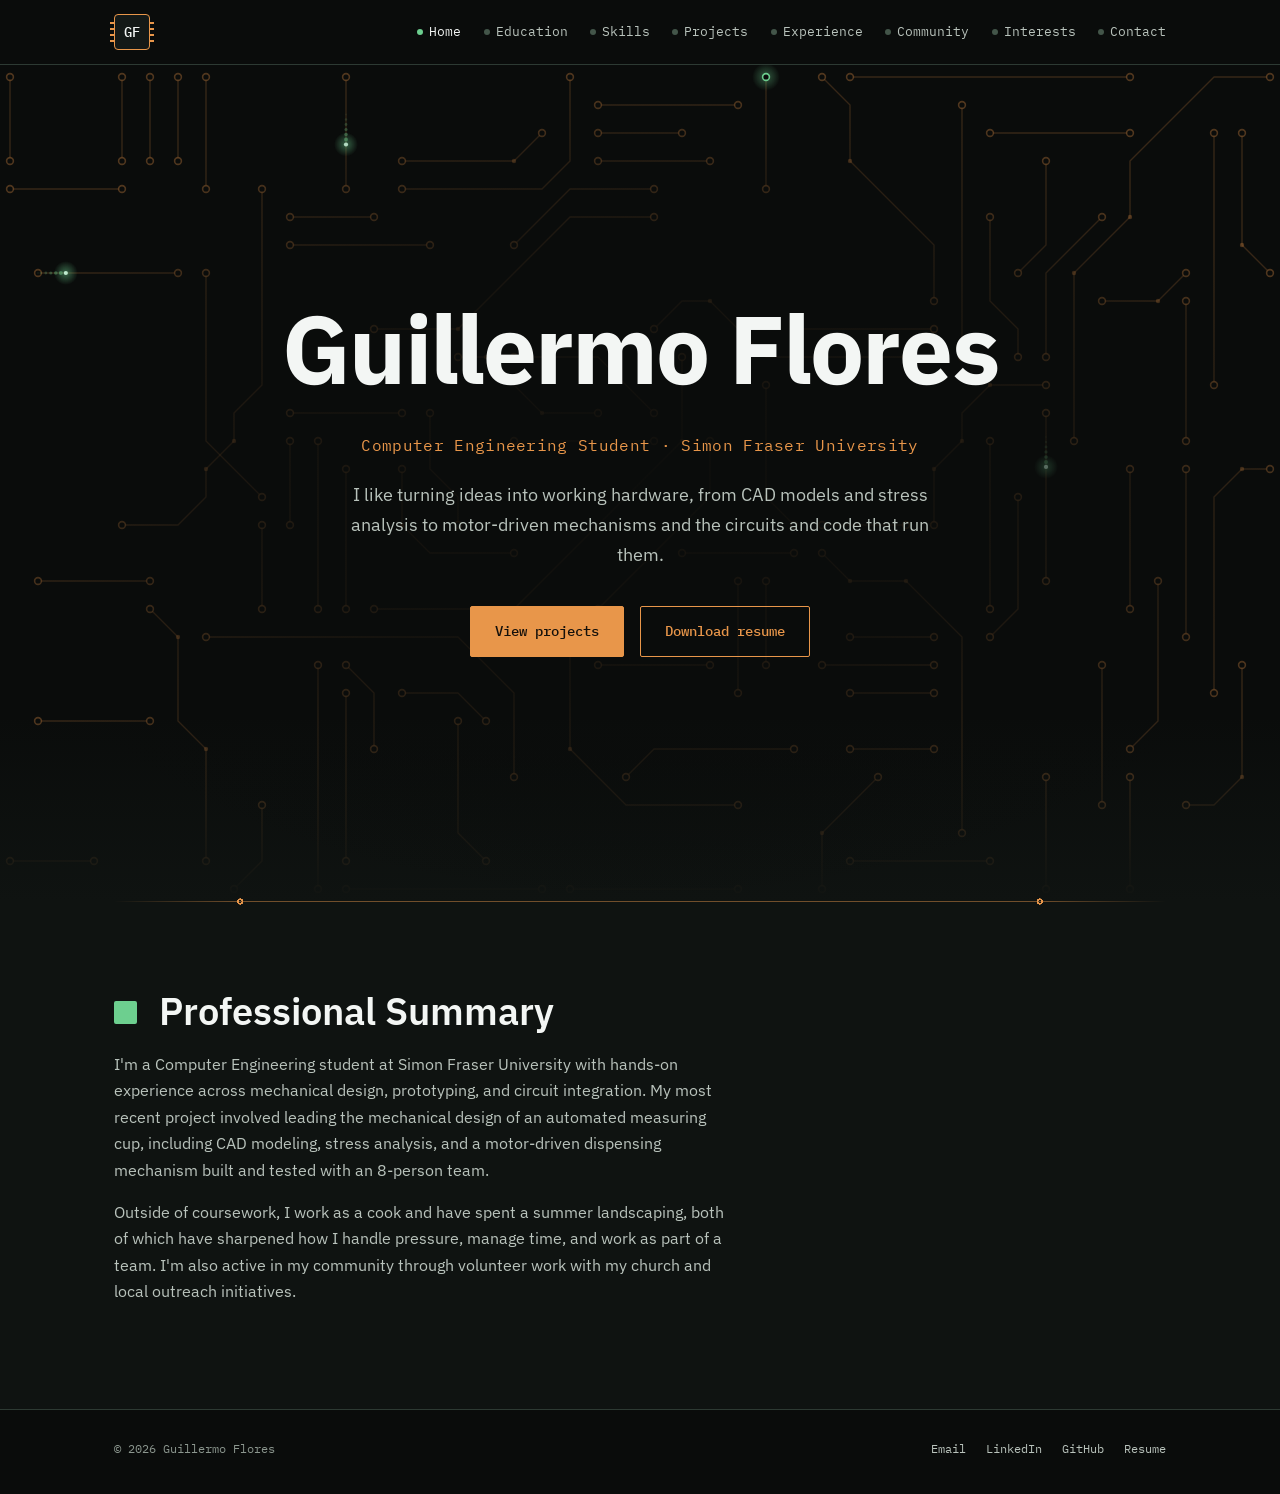
==== commit 926e1661: "pages" ====
--- a/index.html
+++ b/index.html
@@ -14,17 +14,17 @@
 
 <header class="site-header">
   <div class="wrap header-inner">
-    <a href="#top" class="wordmark" aria-label="Back to top">GF</a>
+    <a href="index.html" class="wordmark" aria-label="Home">GF</a>
     <button type="button" class="nav-toggle" aria-expanded="false" aria-controls="site-nav">Menu</button>
     <nav class="nav" id="site-nav">
-      <a href="#about">About</a>
-      <a href="#education">Education</a>
-      <a href="#skills">Skills</a>
-      <a href="#projects">Projects</a>
-      <a href="#work-experience">Experience</a>
-      <a href="#volunteer-experience">Community</a>
-      <a href="#interests">Interests</a>
-      <a href="#contact">Contact</a>
+      <a href="index.html" class="active" aria-current="page">Home</a>
+      <a href="education.html">Education</a>
+      <a href="skills.html">Skills</a>
+      <a href="projects.html">Projects</a>
+      <a href="experience.html">Experience</a>
+      <a href="community.html">Community</a>
+      <a href="interests.html">Interests</a>
+      <a href="contact.html">Contact</a>
     </nav>
   </div>
 </header>
@@ -42,7 +42,7 @@
         and stress analysis to motor-driven mechanisms and the circuits and code that run
         them.</p>
       <div class="hero-actions">
-        <a href="#projects" class="btn btn-primary">View projects</a>
+        <a href="projects.html" class="btn btn-primary">View projects</a>
         <a href="Guillermo_Flores_Resume.pdf" class="btn btn-secondary" target="_blank" rel="noopener">Download resume</a>
       </div>
     </div>
@@ -68,287 +68,6 @@
     </div>
   </section>
 
-  <!-- ============ EDUCATION ============ -->
-  <section class="education" id="education" data-reveal>
-    <div class="wrap">
-      <h2>Education</h2>
-
-      <div class="log-list">
-        <div class="log-entry">
-          <span class="log-date">Sep 2026 &ndash; Current</span>
-          <div class="log-body">
-            <h3>Simon Fraser University</h3>
-            <p class="log-org">Bachelor of Applied Science, Computer Engineering</p>
-            <p class="log-desc">GPA 3.6 / 4.33 &middot; Dean's Honor Roll</p>
-          </div>
-        </div>
-      </div>
-    </div>
-  </section>
-
-  <!-- ============ SKILLS ============ -->
-  <section class="skills" id="skills" data-reveal>
-    <div class="wrap">
-      <h2>Skills</h2>
-
-      <dl class="spec-table">
-        <div><dt>Languages</dt><dd>C, C++, MATLAB</dd></div>
-        <div><dt>Protocols &amp; hardware</dt><dd>UART, SPI, I2C, CAN, STM32, logic analyzers,
-          oscilloscopes, soldering, PCB assembly</dd></div>
-        <div><dt>Tools</dt><dd>Git, GitLab, SolidWorks, CAD, Microsoft Excel and Office</dd></div>
-        <div><dt>Practices</dt><dd>Unit testing, iterative debugging, code review, rapid
-          prototyping, bench testing, technical documentation</dd></div>
-        <div><dt>Professional</dt><dd>Cross-functional teamwork, technical communication,
-          leadership and training, time management, working under pressure</dd></div>
-      </dl>
-    </div>
-  </section>
-
-  <!-- ============ PROJECTS ============ -->
-  <section class="projects" id="projects" data-reveal>
-    <div class="wrap">
-      <h2>Projects</h2>
-
-      <div class="project-grid">
-
-        <article class="project-card">
-          <header class="project-head">
-            <h3>Electronic Dice</h3>
-            <span class="status status-done">Completed &middot; Nov 2025</span>
-          </header>
-          <ul class="project-points">
-            <li>I assembled a working electronic dice by hand-soldering components onto
-              a printed circuit board.</li>
-            <li>I learned soldering techniques from scratch and completed the full build
-              within one week.</li>
-            <li>I inspected the solder joints and tested the finished board to make sure
-              it worked correctly.</li>
-          </ul>
-          <dl class="project-meta">
-            <div><dt>Stack</dt><dd>Soldering, PCB assembly</dd></div>
-          </dl>
-        </article>
-
-        <article class="project-card">
-          <header class="project-head">
-            <h3>Student Budget Tracker</h3>
-            <span class="status status-done">Completed &middot; Oct–Dec 2025</span>
-          </header>
-          <ul class="project-points">
-            <li>I built and iterated on the budget enforcement feature of a C++
-              command-line budget tracker, developing and testing logic that flags and
-              restricts overspending across budget categories as part of a 5-member
-              team.</li>
-            <li>I applied iterative debugging and unit testing to validate the core
-              enforcement algorithms, ensuring accurate, reliable real-time tracking of
-              spending against set limits.</li>
-            <li>I collaborated with teammates on the input handling, data storage, and
-              reporting modules to integrate my feature into a cohesive command-line
-              application over a 3-month development cycle.</li>
-          </ul>
-          <dl class="project-meta">
-            <div><dt>Stack</dt><dd>C++, unit testing, iterative debugging</dd></div>
-            <div><dt>Role</dt><dd>Budget enforcement developer, 5-member team</dd></div>
-          </dl>
-        </article>
-
-        <article class="project-card">
-          <header class="project-head">
-            <h3>Automated Measuring Cup</h3>
-            <span class="status status-done">Completed &middot; Sep–Dec 2025</span>
-          </header>
-          <ul class="project-points">
-            <li>I led the mechanical design of an automated measuring cup, performing
-              CAD modeling and stress analysis to ensure structural integrity and
-              precise component fitment across an 8-member team.</li>
-            <li>I designed, prototyped, and tested a custom motor-driven dispensing
-              mechanism across 2 prototype builds, using iterative bench testing to meet
-              targeted volumetric tolerances.</li>
-            <li>I integrated mechanical subsystems with electrical circuits and
-              software control algorithms through cross-functional collaboration,
-              delivering a fully functional prototype on schedule.</li>
-          </ul>
-          <dl class="project-meta">
-            <div><dt>Stack</dt><dd>SolidWorks, CAD, rapid prototyping</dd></div>
-            <div><dt>Role</dt><dd>Mechanical design lead, 8-member team</dd></div>
-          </dl>
-        </article>
-
-      </div>
-    </div>
-  </section>
-
-  <!-- ============ EXPERIENCE ============ -->
-  <section class="work-experience" id="work-experience" data-reveal>
-    <div class="wrap">
-      <h2>Experience</h2>
-
-      <div class="log-list">
-        <div class="log-entry">
-          <span class="log-date">Oct 2026 &ndash; Current</span>
-          <div class="log-body">
-            <h3>Firmware Developer</h3>
-            <p class="log-org">SFU Robot Soccer, Burnaby, BC</p>
-            <ul class="log-points">
-              <li>I develop real-time embedded C firmware on STM32 microcontrollers for
-                autonomous RoboCup soccer robots.</li>
-              <li>I implemented motor control using interrupt-driven timers and PWM.</li>
-              <li>I built a communication protocol with packet framing and checksum
-                validation over UART and SPI radio links.</li>
-              <li>I debug I2C, SPI, UART, and CAN buses with logic analyzers and
-                oscilloscopes during integration testing.</li>
-              <li>I collaborate through code reviews, pair programming, and documentation
-                using Git and GitLab.</li>
-            </ul>
-          </div>
-        </div>
-        <div class="log-entry">
-          <span class="log-date">Apr 2023 &ndash; Current</span>
-          <div class="log-body">
-            <h3>Commercial Cook</h3>
-            <p class="log-org">Green Tee Country Club, Westwood Plateau, Coquitlam, BC</p>
-            <p class="log-desc">I prepare banquet and &agrave; la carte meals for events
-              of up to 280 guests, communicating constantly with kitchen staff to keep
-              high-volume service on time and maintaining food-safety standards through
-              every rush.</p>
-          </div>
-        </div>
-        <div class="log-entry">
-          <span class="log-date">Jun 2025 &ndash; Aug 2025</span>
-          <div class="log-body">
-            <h3>Landscaper</h3>
-            <p class="log-org">Koru Landscaping, Coquitlam, BC</p>
-            <p class="log-desc">I worked alongside a site crew on residential and
-              commercial properties, operating and servicing commercial machinery
-              while keeping projects on schedule and up to standard.</p>
-          </div>
-        </div>
-      </div>
-    </div>
-  </section>
-
-  <!-- ============ VOLUNTEER EXPERIENCE ============ -->
-  <section class="volunteer-experience" id="volunteer-experience" data-reveal>
-    <div class="wrap">
-      <h2>Volunteer Experience</h2>
-
-      <div class="log-list">
-        <div class="log-entry">
-          <span class="log-date">Apr 2012 &ndash; Current</span>
-          <div class="log-body">
-            <h3>Altar Server</h3>
-            <p class="log-org">All Saints Parish, Coquitlam, BC</p>
-            <p class="log-desc">I mentor and train around 30 younger and newer altar
-              servers in proper technique and responsibilities, and have served
-              reliably at church services for over 14 years.</p>
-          </div>
-        </div>
-        <div class="log-entry">
-          <span class="log-date">Jan 2026 &ndash; Current</span>
-          <div class="log-body">
-            <h3>Outreach and Service Team</h3>
-            <p class="log-org">Knights of Columbus, Coquitlam, BC</p>
-            <p class="log-desc">I help plan charitable events and decide how funds
-              get directed toward the community initiatives that need them most.</p>
-          </div>
-        </div>
-        <div class="log-entry">
-          <span class="log-date">Sep 2026 &ndash; Current</span>
-          <div class="log-body">
-            <h3>Faith Leader</h3>
-            <p class="log-org">Christian Catholic Outreach, Simon Fraser University</p>
-            <p class="log-desc">I lead weekly small group discussions for a self-recruited
-              cohort of students, personally reaching out to around 15 people to build
-              membership and foster a faith-centered community.</p>
-          </div>
-        </div>
-      </div>
-    </div>
-  </section>
-
-  <!-- ============ INTERESTS ============ -->
-  <section class="interests" id="interests" data-reveal>
-    <div class="wrap">
-      <h2>Outside of class</h2>
-      <p class="section-intro">Select a module to learn more.</p>
-
-      <div class="board">
-        <div class="board-mcu" aria-hidden="true">
-          <span class="mcu-led"></span>
-          <span class="mcu-label">GF&middot;CORE</span>
-        </div>
-        <div class="board-bus" aria-hidden="true"></div>
-
-        <!-- DRAFT: edit the taglines (module-tag) to your own words -->
-        <ul class="board-modules">
-          <li class="module">
-            <span class="module-trace" aria-hidden="true"><span class="module-pulse"></span></span>
-            <div class="module-card">
-              <div class="module-top"><span class="module-index">01</span><span class="module-led"></span></div>
-              <h3 class="module-name"><a class="module-link" href="interests/firmware.html">Firmware &amp; Embedded Systems</a></h3>
-              <p class="module-tag">Code that drives real hardware</p>
-              <span class="module-cta" aria-hidden="true"><span class="cta-text">Read more </span>&rarr;</span>
-            </div>
-          </li>
-          <li class="module">
-            <span class="module-trace" aria-hidden="true"><span class="module-pulse"></span></span>
-            <div class="module-card">
-              <div class="module-top"><span class="module-index">02</span><span class="module-led"></span></div>
-              <h3 class="module-name"><a class="module-link" href="interests/photography.html">Photography</a></h3>
-              <p class="module-tag">Light, composition &amp; detail</p>
-              <a class="module-ig" href="https://www.instagram.com/picsbyuri/" target="_blank" rel="noopener">
-                <svg viewBox="0 0 24 24" fill="none" stroke="currentColor" stroke-width="1.8" aria-hidden="true"><rect x="3" y="3" width="18" height="18" rx="5"/><circle cx="12" cy="12" r="4.2"/><circle cx="17.3" cy="6.7" r="1" fill="currentColor" stroke="none"/></svg>
-                @picsbyuri
-              </a>
-              <span class="module-cta" aria-hidden="true"><span class="cta-text">View gallery </span>&rarr;</span>
-            </div>
-          </li>
-          <li class="module">
-            <span class="module-trace" aria-hidden="true"><span class="module-pulse"></span></span>
-            <div class="module-card">
-              <div class="module-top"><span class="module-index">03</span><span class="module-led"></span></div>
-              <h3 class="module-name"><a class="module-link" href="interests/culinary.html">Culinary Arts</a></h3>
-              <p class="module-tag">Precision in the kitchen</p>
-              <span class="module-cta" aria-hidden="true"><span class="cta-text">View gallery </span>&rarr;</span>
-            </div>
-          </li>
-          <li class="module">
-            <span class="module-trace" aria-hidden="true"><span class="module-pulse"></span></span>
-            <div class="module-card">
-              <div class="module-top"><span class="module-index">04</span><span class="module-led"></span></div>
-              <h3 class="module-name"><a class="module-link" href="interests/outdoors.html">The Outdoors</a></h3>
-              <p class="module-tag">Recharging outside</p>
-              <span class="module-cta" aria-hidden="true"><span class="cta-text">View gallery </span>&rarr;</span>
-            </div>
-          </li>
-          <li class="module">
-            <span class="module-trace" aria-hidden="true"><span class="module-pulse"></span></span>
-            <div class="module-card">
-              <div class="module-top"><span class="module-index">05</span><span class="module-led"></span></div>
-              <h3 class="module-name"><a class="module-link" href="interests/theology.html">Christian Theology &amp; Church History</a></h3>
-              <p class="module-tag">Faith, ideas &amp; history</p>
-              <span class="module-cta" aria-hidden="true"><span class="cta-text">Read more </span>&rarr;</span>
-            </div>
-          </li>
-        </ul>
-      </div>
-    </div>
-  </section>
-
-  <!-- ============ CONTACT ============ -->
-  <section class="contact" id="contact" data-reveal>
-    <div class="wrap contact-inner">
-      <h2>Let's talk</h2>
-      <p>Open to internships, co-ops, and project collaborations. Based in
-        Coquitlam, BC.</p>
-      <div class="contact-links">
-        <a href="mailto:uflores2025@gmail.com">uflores2025@gmail.com</a>
-        <a href="https://www.linkedin.com/in/-guf" target="_blank" rel="noopener">LinkedIn</a>
-        <a href="https://github.com/uflores07" target="_blank" rel="noopener">GitHub</a>
-      </div>
-    </div>
-  </section>
-
 </main>
 
 <footer class="site-footer">
--- a/style.css
+++ b/style.css
@@ -206,7 +206,7 @@
 main > section:nth-of-type(even) { background: var(--bg-alt); }
 
 /* copper trace divider with two vias */
-main > section:not(.hero):not(.interest-hero)::before {
+main > section:not(.hero):not(.page-hero)::before {
   content: "";
   position: absolute;
   top: 0;
@@ -636,13 +636,6 @@
 /* ===========================================================
    Interests — circuit board of modules
    =========================================================== */
-.section-intro {
-  margin: -0.25rem 0 1.75rem;
-  font-family: var(--font-mono);
-  font-size: 0.85rem;
-  color: var(--text-dim);
-}
-
 .board {
   --gap: 1rem;
   --stub: 28px;
@@ -903,13 +896,14 @@
 main p a:not(.btn):hover { background-size: 100% 1px; }
 
 /* ===========================================================
-   Interest pages
-   =========================================================== */
-.interest-hero {
-  padding: 4rem 0 3.5rem;
+   Page header (every tab page and interest page)
+   =========================================================== */
+.page-hero {
+  padding: 4rem 0 3rem;
   background: var(--bg);
   border-bottom: 1px solid var(--line);
 }
+.page-hero + section { padding-top: 3.5rem; }
 
 .back-link {
   display: inline-flex;
@@ -922,12 +916,14 @@
 }
 .back-link:hover { color: var(--copper-bright); }
 
-.interest-hero h1 {
+.page-hero h1 {
   font-size: clamp(2.25rem, 6vw, 3.75rem);
   margin-bottom: 0.4em;
 }
-
-.interest-intro {
+.page-hero h1:last-child { margin-bottom: 0; }
+
+.page-intro {
+  margin-bottom: 0;
   font-size: 1.1rem;
   color: var(--text-soft);
 }
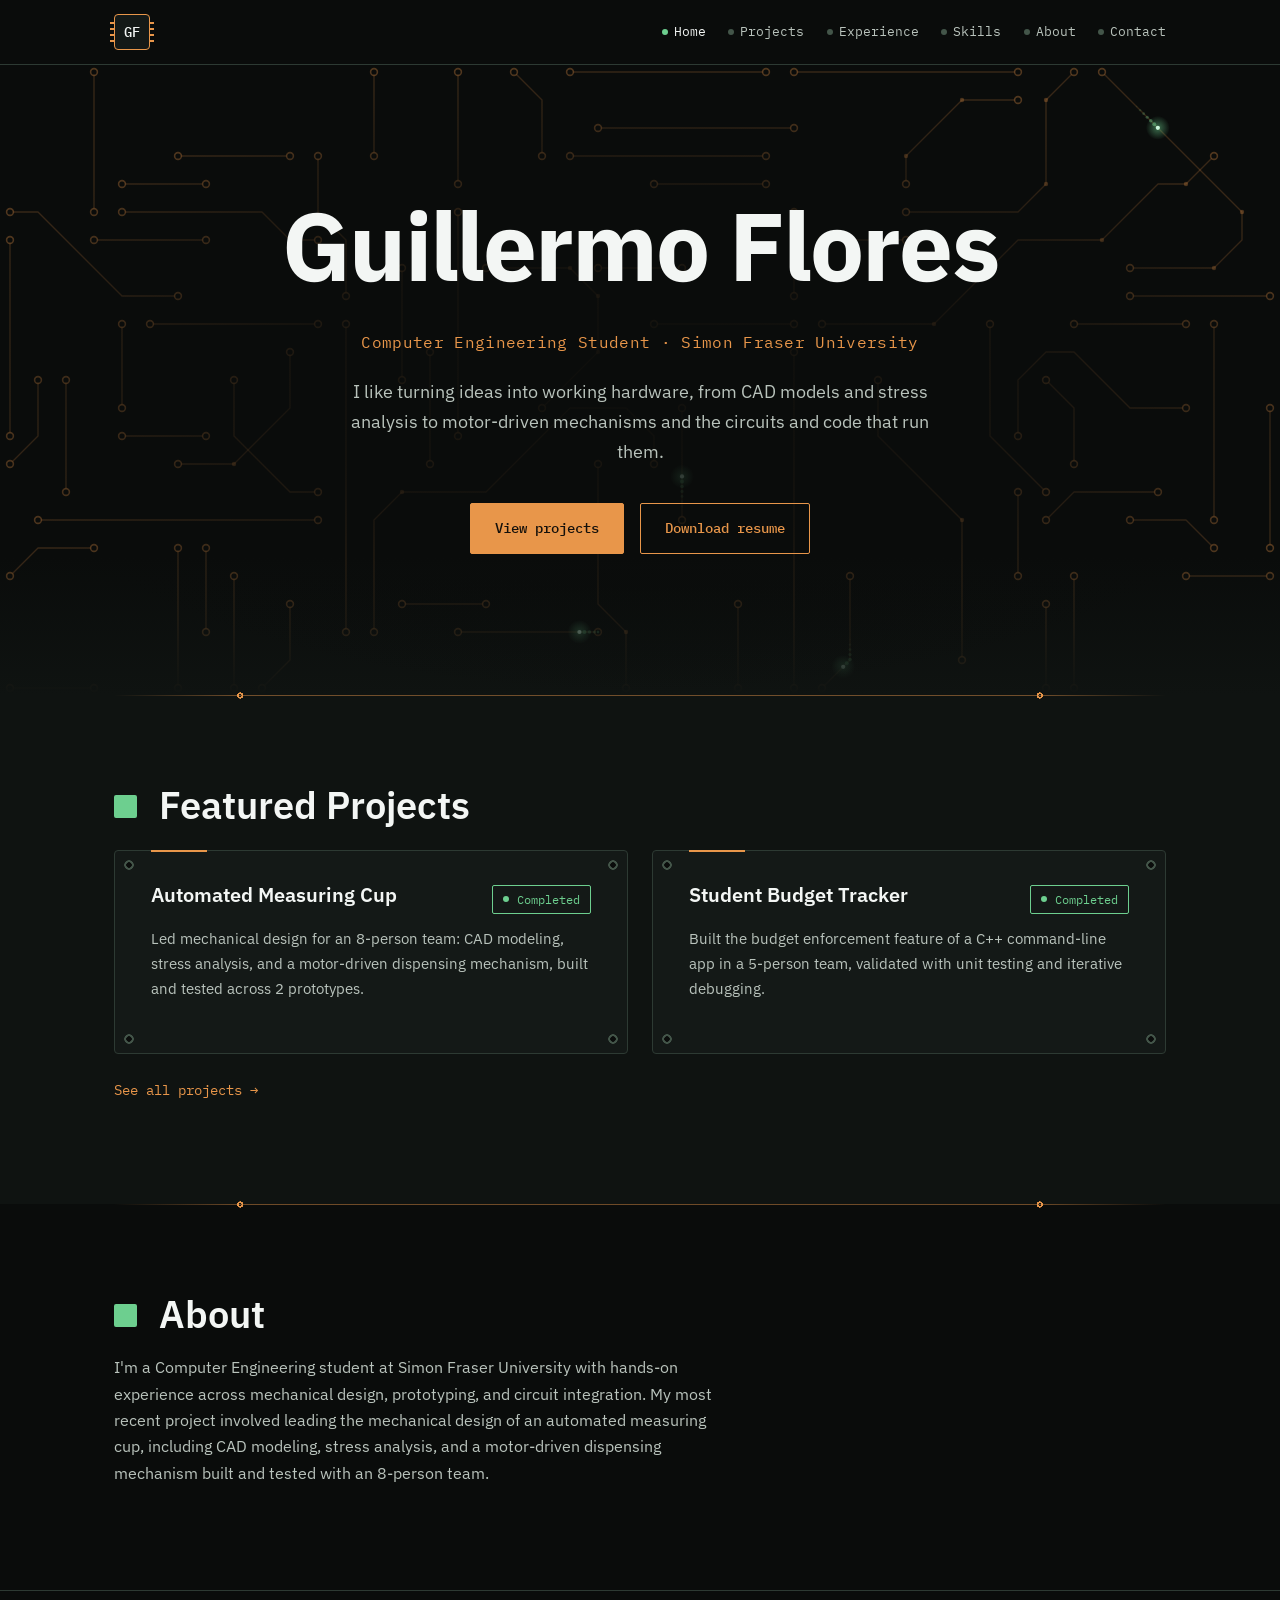
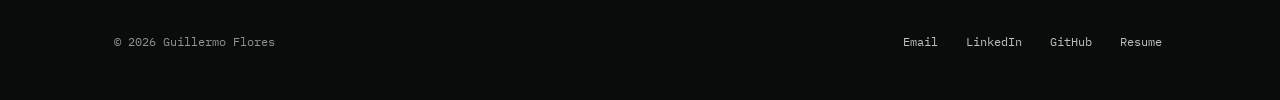
==== commit 5e55ae12: "Speed, accessibility and sharing polish; 6-tab menu - Load fonts from <head> with preconnect instead" ====
--- a/index.html
+++ b/index.html
@@ -4,11 +4,24 @@
 <meta charset="UTF-8">
 <meta name="viewport" content="width=device-width, initial-scale=1.0">
 <title>Guillermo Flores | Computer Engineering Portfolio</title>
-<meta name="description" content="Guillermo Flores is a Computer Engineering student at Simon Fraser University building embedded firmware, mechanical prototypes and the circuits that connect them.">
+<meta name="description" content="Guillermo Flores is a Computer Engineering student at Simon Fraser University with hands-on experience in mechanical design, prototyping and circuit integration.">
 <link rel="icon" href="favicon.svg" type="image/svg+xml">
 <link rel="stylesheet" href="style.css">
+<link rel="preconnect" href="https://fonts.googleapis.com">
+<link rel="preconnect" href="https://fonts.gstatic.com" crossorigin>
+<link rel="stylesheet" href="https://fonts.googleapis.com/css2?family=IBM+Plex+Sans:wght@400;500;600;700&family=IBM+Plex+Mono:wght@400;500&display=swap">
+<meta name="theme-color" content="#0a0c0b">
+<link rel="apple-touch-icon" href="apple-touch-icon.png">
+<link rel="canonical" href="https://portfolio-3ii.pages.dev/">
+<meta property="og:type" content="website">
+<meta property="og:title" content="Guillermo Flores | Computer Engineering Portfolio">
+<meta property="og:description" content="Guillermo Flores is a Computer Engineering student at Simon Fraser University with hands-on experience in mechanical design, prototyping and circuit integration.">
+<meta property="og:url" content="https://portfolio-3ii.pages.dev/">
+<meta property="og:image" content="https://portfolio-3ii.pages.dev/og.png">
+<meta name="twitter:card" content="summary_large_image">
 </head>
 <body>
+<a class="skip-link" href="#main">Skip to content</a>
 
 <div class="progress-bar" aria-hidden="true"><div class="progress-fill"></div></div>
 
@@ -18,18 +31,16 @@
     <button type="button" class="nav-toggle" aria-expanded="false" aria-controls="site-nav">Menu</button>
     <nav class="nav" id="site-nav">
       <a href="index.html" class="active" aria-current="page">Home</a>
-      <a href="education.html">Education</a>
-      <a href="skills.html">Skills</a>
       <a href="projects.html">Projects</a>
       <a href="experience.html">Experience</a>
-      <a href="community.html">Community</a>
-      <a href="interests.html">Interests</a>
+      <a href="skills.html">Skills</a>
+      <a href="about.html">About</a>
       <a href="contact.html">Contact</a>
     </nav>
   </div>
 </header>
 
-<main>
+<main id="main">
 
   <!-- ============ HERO ============ -->
   <section class="hero" id="top">
@@ -37,33 +48,52 @@
     <div class="hero-vignette" aria-hidden="true"></div>
     <div class="wrap hero-inner">
       <h1>Guillermo Flores</h1>
-      <p class="hero-role">Computer Engineering Student &middot; Simon Fraser University</p>
+      <p class="hero-role">Computer Engineering Student &middot; Simon&nbsp;Fraser&nbsp;University</p>
       <p class="hero-tagline">I like turning ideas into working hardware, from CAD models
         and stress analysis to motor-driven mechanisms and the circuits and code that run
         them.</p>
       <div class="hero-actions">
         <a href="projects.html" class="btn btn-primary">View projects</a>
-        <a href="Guillermo_Flores_Resume.pdf" class="btn btn-secondary" target="_blank" rel="noopener">Download resume</a>
+        <a href="Guillermo_Flores_Resume.pdf" class="btn btn-secondary" download>Download resume</a>
       </div>
+    </div>
+  </section>
+
+  <section class="featured" data-reveal>
+    <div class="wrap">
+      <h2>Featured Projects</h2>
+      <div class="project-grid">
+        <article class="project-card">
+          <div class="project-head">
+            <h3><a class="card-link" href="projects.html">Automated Measuring Cup</a></h3>
+            <span class="status status-done">Completed</span>
+          </div>
+          <p class="interest-summary">Led mechanical design for an 8-person team: CAD modeling, stress analysis, and a motor-driven dispensing mechanism, built and tested across 2 prototypes.</p>
+        </article>
+        <article class="project-card">
+          <div class="project-head">
+            <h3><a class="card-link" href="projects.html">Student Budget Tracker</a></h3>
+            <span class="status status-done">Completed</span>
+          </div>
+          <p class="interest-summary">Built the budget enforcement feature of a C++ command-line app in a 5-person team, validated with unit testing and iterative debugging.</p>
+        </article>
+      </div>
+      <p class="featured-more"><a href="projects.html">See all projects &rarr;</a></p>
     </div>
   </section>
 
   <!-- ============ ABOUT ============ -->
   <section class="about" id="about" data-reveal>
     <div class="wrap about-inner">
-      <!-- PHOTO: to add a headshot, put this back above about-copy:
-        <div class="about-photo"><div class="photo-frame"><img src="images/me.jpg" alt="Guillermo Flores"></div></div> -->
+      <!-- PHOTO: save a 440x550 portrait as images/me.jpg, then replace this comment with:
+        <div class="about-photo"><div class="photo-frame"><img src="images/me.jpg" alt="Guillermo Flores" width="440" height="550"></div></div> -->
       <div class="about-copy">
-        <h2>Professional Summary</h2>
+        <h2>About</h2>
         <p>I'm a Computer Engineering student at Simon Fraser University with
           hands-on experience across mechanical design, prototyping, and circuit
           integration. My most recent project involved leading the mechanical design
           of an automated measuring cup, including CAD modeling, stress analysis, and a
           motor-driven dispensing mechanism built and tested with an 8-person team.</p>
-        <p>Outside of coursework, I work as a cook and have spent a summer landscaping,
-          both of which have sharpened how I handle pressure, manage time, and work
-          as part of a team. I'm also active in my community through volunteer work
-          with my church and local outreach initiatives.</p>
       </div>
     </div>
   </section>
--- a/style.css
+++ b/style.css
@@ -1,8 +1,3 @@
-/* ===========================================================
-   Fonts
-   =========================================================== */
-@import url('https://fonts.googleapis.com/css2?family=IBM+Plex+Sans:wght@400;500;600;700&family=IBM+Plex+Mono:wght@400;500&display=swap');
-
 /* ===========================================================
    Tokens
    =========================================================== */
@@ -156,6 +151,7 @@
 
 .nav-toggle {
   display: none;
+  min-height: 44px;
   padding: 0.45rem 0.9rem;
   font-family: var(--font-mono);
   font-size: 0.82rem;
@@ -277,8 +273,8 @@
    Hero
    =========================================================== */
 .hero {
-  min-height: calc(100vh - var(--header-h));
-  min-height: calc(100svh - var(--header-h));
+  min-height: 70vh;
+  min-height: 70svh;
   display: flex;
   align-items: center;
   justify-content: center;
@@ -315,12 +311,7 @@
 
 .hero h1 {
   margin-bottom: 0.3em;
-  clip-path: inset(0 100% 0 0);
-  animation: hero-wipe 0.9s 0.4s cubic-bezier(0.65, 0, 0.35, 1) forwards;
-}
-
-@keyframes hero-wipe {
-  to { clip-path: inset(0 -10% 0 0); }
+  animation: rise 0.6s ease both;
 }
 
 .hero-role {
@@ -348,14 +339,14 @@
 
 .hero-role,
 .hero-tagline,
-.hero-actions { animation: rise 0.8s ease both; }
-.hero-role    { animation-delay: 0.7s; }
-.hero-tagline { animation-delay: 0.8s; }
-.hero-actions { animation-delay: 0.9s; }
+.hero-actions { animation: rise 0.6s ease both; }
+.hero-role    { animation-delay: 0.08s; }
+.hero-tagline { animation-delay: 0.16s; }
+.hero-actions { animation-delay: 0.24s; }
 
 @keyframes rise {
-  from { opacity: 0; transform: translateY(12px); }
-  to   { opacity: 1; transform: none; }
+  from { transform: translateY(12px); }
+  to   { transform: none; }
 }
 
 /* ===========================================================
@@ -634,257 +625,90 @@
 .log-points li::marker { color: var(--copper); }
 
 /* ===========================================================
-   Interests — circuit board of modules
-   =========================================================== */
-.board {
-  --gap: 1rem;
-  --stub: 28px;
-  position: relative;
-  padding: 2rem 1.75rem 1.75rem;
-  background-color: #0b0f0d;
-  border: 1px solid var(--line);
-  border-radius: 4px;
-}
-
-.board-mcu {
-  position: relative;
-  display: flex;
-  align-items: center;
-  justify-content: center;
-  gap: 0.6rem;
-  width: 170px;
-  height: 58px;
-  margin: 0 auto;
-  font-family: var(--font-mono);
-  font-size: 0.85rem;
-  letter-spacing: 0.06em;
-  color: var(--text);
-  background: var(--surface);
-  border: 1px solid var(--copper);
-  border-radius: 2px;
-}
-/* pins along the top and bottom edges */
-.board-mcu::before,
-.board-mcu::after {
-  content: "";
-  position: absolute;
-  left: 14px;
-  right: 14px;
-  height: 5px;
-  background: repeating-linear-gradient(90deg, var(--copper) 0 3px, transparent 3px 10px);
-}
-.board-mcu::before { top: -6px; }
-.board-mcu::after { bottom: -6px; }
-
-.mcu-led {
-  width: 7px;
-  height: 7px;
-  border-radius: 50%;
-  background: var(--signal);
-  animation: heartbeat 2.4s ease-in-out infinite;
-}
-
-@keyframes heartbeat {
-  50% { opacity: 0.35; }
-}
-
-.board-bus {
-  position: relative;
-  height: 34px;
-}
-/* MCU down to the bus */
-.board-bus::before {
-  content: "";
-  position: absolute;
-  left: 50%;
-  top: 6px;
-  bottom: 0;
-  width: 2px;
-  margin-left: -1px;
-  background: var(--copper-dim);
-  transition: background 0.2s ease, box-shadow 0.2s ease;
-}
-/* horizontal bus spanning the centers of the first and last module */
-.board-bus::after {
-  content: "";
-  position: absolute;
-  bottom: 0;
-  left: calc((100% - 4 * var(--gap)) / 10);
-  right: calc((100% - 4 * var(--gap)) / 10);
-  height: 2px;
-  background: var(--copper-dim);
-  transition: background 0.2s ease, box-shadow 0.2s ease;
-}
-
-.board-modules {
+   Interests — one board per interest (builds on .project-card)
+   =========================================================== */
+.interest-grid {
   list-style: none;
   display: grid;
-  grid-template-columns: repeat(5, 1fr);
-  gap: var(--gap);
+  grid-template-columns: repeat(2, 1fr);
+  gap: 1.5rem;
   margin: 0;
   padding: 0;
 }
-
-.module {
-  position: relative;
-  display: flex;
-  flex-direction: column;
-}
-
-.module-trace {
-  position: relative;
-  align-self: center;
-  width: 2px;
-  height: var(--stub);
-  background: var(--copper-dim);
-  transition: background 0.25s ease, box-shadow 0.25s ease;
-}
-/* via where the stub meets the bus */
-.module-trace::before {
+.interest-card { display: flex; flex-direction: column; }
+.interest-card:first-child { grid-column: 1 / -1; }
+.interest-card .project-head { flex-wrap: nowrap; align-items: baseline; }
+
+/* index number with a status LED that lights on hover */
+.interest-index {
+  display: inline-flex;
+  align-items: center;
+  gap: 0.5rem;
+  font-family: var(--font-mono);
+  font-size: 0.72rem;
+  letter-spacing: 0.08em;
+  color: var(--text-dim);
+}
+.interest-index::after {
   content: "";
-  position: absolute;
-  left: 50%;
-  top: -3px;
-  width: 6px;
-  height: 6px;
-  margin-left: -3px;
-  border-radius: 50%;
-  background: var(--copper);
-}
-
-.module-pulse {
-  position: absolute;
-  left: 50%;
-  top: 0;
-  width: 8px;
-  height: 8px;
-  margin: -4px 0 0 -4px;
-  border-radius: 50%;
-  background: var(--signal);
-  box-shadow: 0 0 10px 2px var(--signal-glow);
-  opacity: 0;
-}
-
-.module-card {
-  position: relative;
-  flex: 1;
-  display: flex;
-  flex-direction: column;
-  gap: 0.65rem;
-  padding: 1.1rem 1.1rem 1rem;
-  background: var(--surface);
-  border: 1px solid var(--line);
-  border-radius: 4px;
-  transition: border-color 0.25s ease;
-}
-
-.module-top {
-  display: flex;
-  align-items: center;
-  justify-content: space-between;
-  font-family: var(--font-mono);
-  font-size: 0.72rem;
-  letter-spacing: 0.06em;
-  color: var(--text-dim);
-}
-
-.module-led {
   width: 7px;
   height: 7px;
   border-radius: 50%;
   background: var(--line-strong);
-  transition: background 0.25s ease, box-shadow 0.25s ease;
-}
-
-.module-name {
-  margin: 0;
-  font-size: 1rem;
-  line-height: 1.3;
-}
-
-.module-link { color: var(--text); }
-.module-link:hover { color: var(--text); }
+  transition: background 0.25s ease;
+}
+.interest-card:hover .interest-index::after { background: var(--signal); }
+
+.interest-summary {
+  margin: 0 0 1.25rem;
+  font-size: 0.95rem;
+  color: var(--text-soft);
+}
+
+.interest-foot {
+  display: flex;
+  align-items: center;
+  gap: 1rem;
+  margin-top: auto;
+  padding-top: 1rem;
+  font-family: var(--font-mono);
+  font-size: 0.8rem;
+  border-top: 1px dashed var(--line-strong);
+}
+.interest-cta {
+  margin-left: auto;
+  color: var(--copper);
+  transition: color 0.25s ease;
+}
+.interest-card:hover .interest-cta { color: var(--copper-bright); }
+
 /* stretched link: the whole card is clickable */
-.module-link::after {
+.card-link { color: var(--text); }
+.card-link:hover { color: var(--text); }
+.card-link::after {
   content: "";
   position: absolute;
   inset: 0;
   z-index: 1;
   border-radius: 4px;
 }
-.module-link:focus-visible { outline: none; }
-.module-link:focus-visible::after {
+.card-link:focus-visible { outline: none; }
+.card-link:focus-visible::after {
   outline: 2px solid var(--signal);
   outline-offset: 3px;
 }
 
-.module-tag {
-  margin: 0;
-  font-size: 0.85rem;
-  line-height: 1.45;
-  color: var(--text-soft);
-}
-
-.module-ig {
+/* sits above the stretched link so it stays clickable */
+.card-ig {
   position: relative;
   z-index: 2;
   display: inline-flex;
   align-items: center;
   gap: 0.4rem;
-  width: fit-content;
-  padding: 0.15rem 0;
-  font-family: var(--font-mono);
-  font-size: 0.78rem;
   color: var(--text-soft);
 }
-.module-ig svg { width: 15px; height: 15px; color: var(--copper); }
-.module-ig:hover { color: var(--copper-bright); }
-
-.module-cta {
-  margin-top: auto;
-  padding-top: 0.35rem;
-  font-family: var(--font-mono);
-  font-size: 0.75rem;
-  color: var(--copper);
-  transition: color 0.25s ease;
-}
-
-.module:hover .module-card { border-color: var(--copper-dim); }
-.module:hover .module-led,
-.module.is-firing .module-led {
-  background: var(--signal);
-  box-shadow: 0 0 8px var(--signal-glow);
-}
-.module:hover .module-trace {
-  background: var(--copper);
-  box-shadow: 0 0 6px rgba(232, 150, 74, 0.5);
-}
-.module:hover .module-cta { color: var(--copper-bright); }
-
-/* click: a pulse runs down the stub, then the page changes (script.js) */
-.module.is-firing .module-pulse { animation: pulse-travel 0.38s ease-in forwards; }
-.module.is-firing .module-trace {
-  background: var(--signal);
-  box-shadow: 0 0 8px var(--signal-glow);
-}
-.module.is-firing .module-card {
-  border-color: var(--signal);
-  box-shadow: 0 0 0 1px var(--signal), 0 0 28px -6px var(--signal-glow);
-}
-.board.is-firing .board-bus::before,
-.board.is-firing .board-bus::after {
-  background: var(--signal);
-  box-shadow: 0 0 8px var(--signal-glow);
-}
-
-@keyframes pulse-travel {
-  from { opacity: 1; transform: translateY(0); }
-  to   { opacity: 1; transform: translateY(var(--stub)); }
-}
-@keyframes pulse-travel-x {
-  from { opacity: 1; transform: translateX(0); }
-  to   { opacity: 1; transform: translateX(var(--stub)); }
-}
+.card-ig svg { width: 15px; height: 15px; color: var(--copper); }
+.card-ig:hover { color: var(--copper-bright); }
 
 /* ===========================================================
    Links inside body text — underline trace draws in
@@ -1155,7 +979,7 @@
   flex-wrap: wrap;
   gap: 0.5rem 1.25rem;
 }
-.footer-links a { color: var(--text-soft); }
+.footer-links a { display: inline-block; padding: 0.75rem 0.25rem; color: var(--text-soft); }
 .footer-links a:hover { color: var(--copper-bright); }
 
 /* ===========================================================
@@ -1173,82 +997,31 @@
 }
 .not-found p { color: var(--text-soft); }
 
+/* Skip link: hidden until focused with the keyboard */
+.skip-link {
+  position: absolute;
+  left: 1rem;
+  top: -100px;
+  z-index: 50;
+  padding: 0.75rem 1rem;
+  font-family: var(--font-mono);
+  font-size: 0.9rem;
+  background: var(--copper);
+  color: #14100b;
+}
+.skip-link:focus { top: 1rem; color: #14100b; }
+
+/* Featured projects on the homepage */
+.featured-more { margin-top: 1.5rem; font-family: var(--font-mono); font-size: 0.9rem; }
+@media (min-width: 861px) {
+  .featured .project-grid { grid-template-columns: repeat(2, 1fr); }
+}
+
 /* ===========================================================
    Responsive
    =========================================================== */
 
-/* board turns on its side: MCU top-left, vertical bus, full-width module rows */
-@media (max-width: 999px) {
-  .board {
-    --rail: 14px;
-    --stub: 26px;
-    padding: 1.5rem 1.25rem;
-  }
-  .board-mcu { margin: 0; }
-  .board-bus { height: 24px; }
-  .board-bus::before { left: var(--rail); }
-  .board-bus::after { display: none; }
-
-  .board-modules {
-    grid-template-columns: 1fr;
-    gap: 0.75rem;
-    padding-left: calc(var(--rail) + var(--stub));
-  }
-
-  /* each row carries its own segment of the vertical bus */
-  .module::before {
-    content: "";
-    position: absolute;
-    left: calc(-1 * var(--stub) - 1px);
-    top: -0.75rem;
-    bottom: 0;
-    width: 2px;
-    background: var(--copper-dim);
-    transition: background 0.2s ease, box-shadow 0.2s ease;
-  }
-  .module:first-child::before { top: 0; }
-  .module:last-child::before { bottom: 50%; }
-  .board.is-firing .module::before {
-    background: var(--signal);
-    box-shadow: 0 0 8px var(--signal-glow);
-  }
-
-  .module-trace {
-    position: absolute;
-    left: calc(-1 * var(--stub));
-    top: 50%;
-    width: var(--stub);
-    height: 2px;
-    margin-top: -1px;
-  }
-  .module-trace::before { left: -2px; top: -2px; margin-left: 0; }
-  .module-pulse { left: 0; top: 50%; }
-  .module.is-firing .module-pulse { animation-name: pulse-travel-x; }
-
-  .module-card {
-    display: grid;
-    grid-template-columns: 1fr auto;
-    column-gap: 1rem;
-    row-gap: 0.2rem;
-    align-items: center;
-    min-height: 84px;
-    padding: 0.95rem 1.1rem;
-  }
-  .module-name { grid-column: 1; grid-row: 1; }
-  .module-tag { grid-column: 1; grid-row: 2; }
-  .module-ig { grid-column: 1; grid-row: 3; }
-  .module-top { grid-column: 2; grid-row: 1; justify-content: flex-end; gap: 0.6rem; }
-  .module-cta {
-    grid-column: 2;
-    grid-row: 2 / span 2;
-    justify-self: end;
-    align-self: end;
-    margin-top: 0;
-    padding-top: 0;
-  }
-}
-
-@media (max-width: 860px) {
+@media (max-width: 640px) {
   .nav { flex-wrap: wrap; gap: 0.5rem 1.1rem; padding: 0.5rem 0; }
 
   /* with JS the links fold into a menu; without it they simply wrap */
@@ -1278,13 +1051,13 @@
   .log-entry { grid-template-columns: 1fr; row-gap: 0.35rem; }
   .project-card { padding: 1.75rem 1.5rem; }
   .project-card::before { left: 1.5rem; }
+  .interest-grid { grid-template-columns: 1fr; }
 }
 
 @media (max-width: 560px) {
   .gallery { grid-template-columns: 1fr; }
   .gallery-item-feature { aspect-ratio: 3 / 2; }
   .gallery-item-tall { grid-row: auto; aspect-ratio: 2 / 3; }
-  .cta-text { display: none; }
   .module-nav { grid-template-columns: 1fr; }
   .module-nav .module-nav-next { grid-column: 1; }
   .lightbox { grid-template-columns: 1fr; padding: 4rem 0.75rem 5rem; }
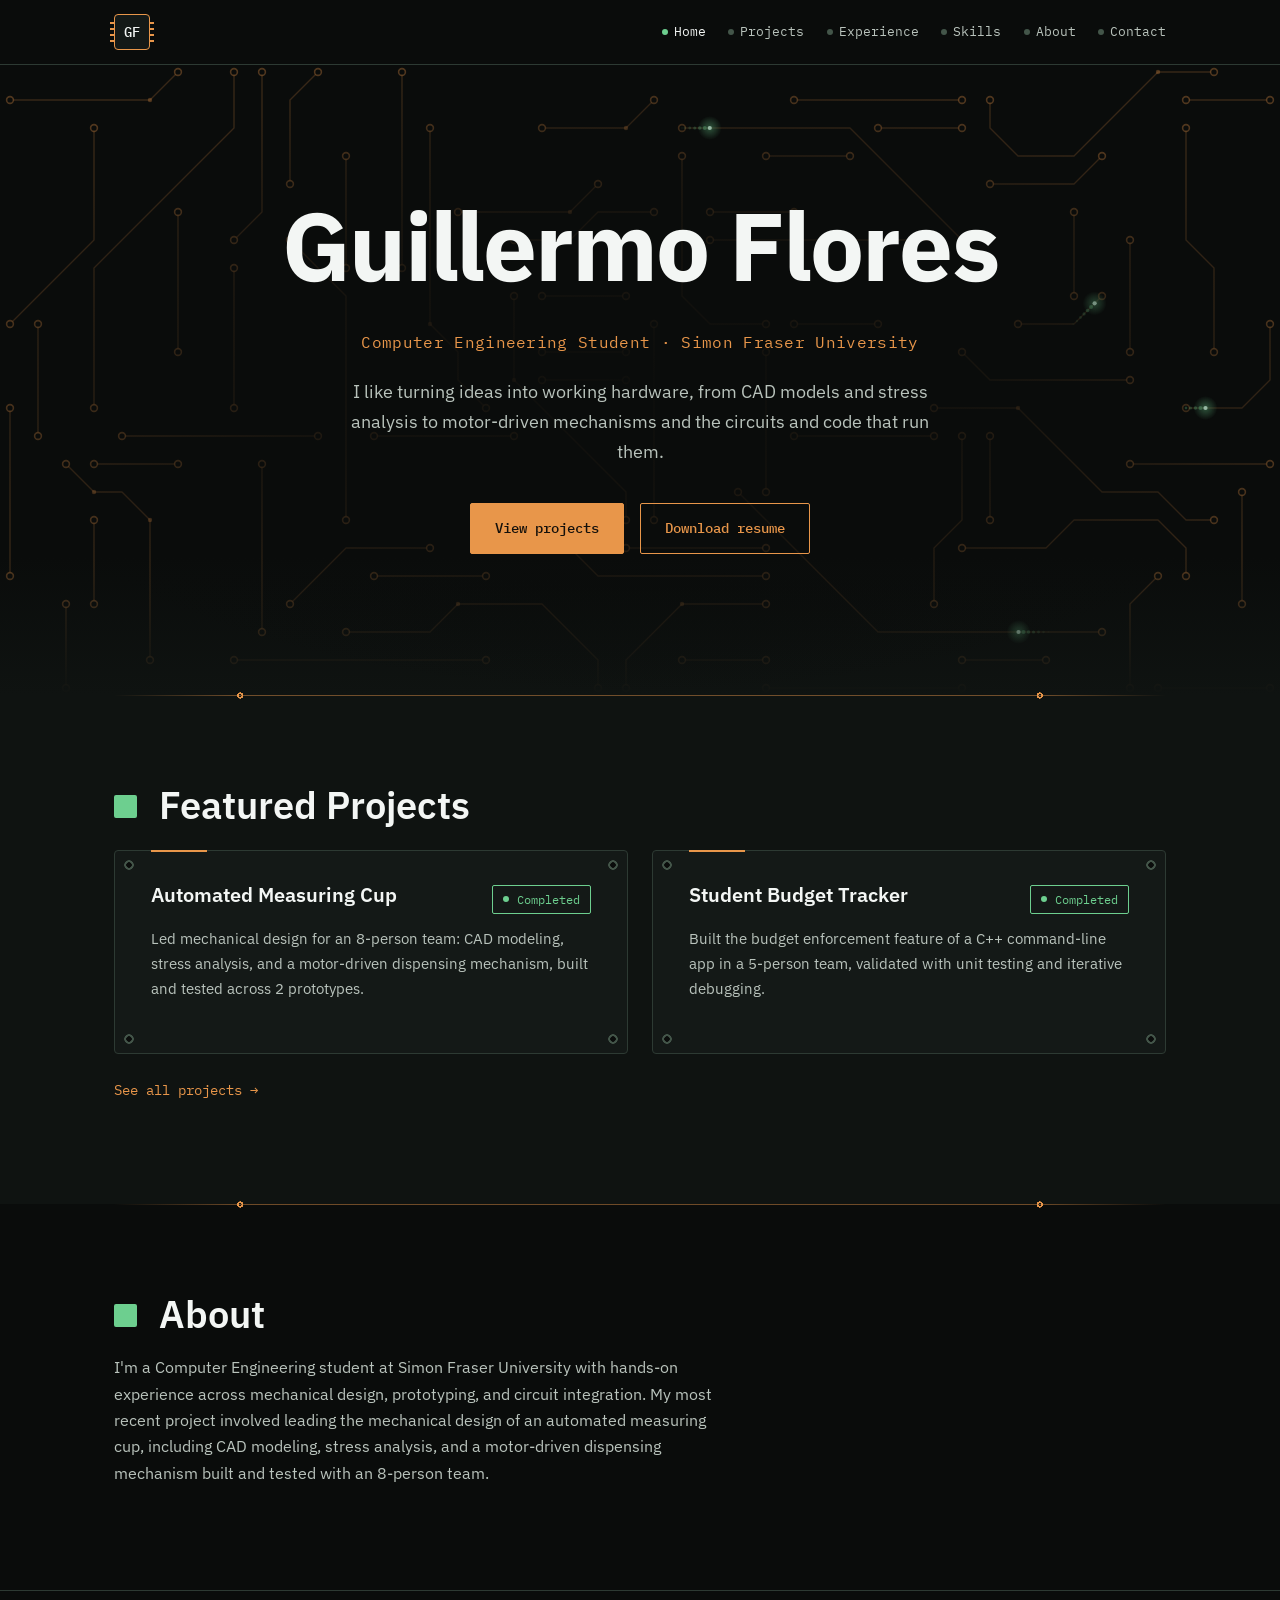
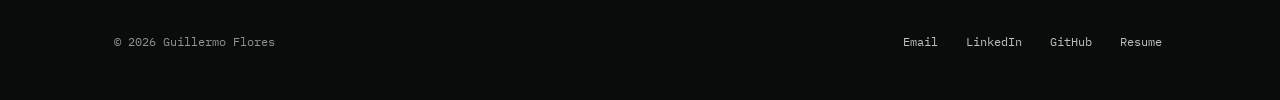
==== commit f3fa790a: "Move site to portfolio.gflores.ca and add sitemap Point canonical and social-preview URLs at the new" ====
--- a/index.html
+++ b/index.html
@@ -12,12 +12,12 @@
 <link rel="stylesheet" href="https://fonts.googleapis.com/css2?family=IBM+Plex+Sans:wght@400;500;600;700&family=IBM+Plex+Mono:wght@400;500&display=swap">
 <meta name="theme-color" content="#0a0c0b">
 <link rel="apple-touch-icon" href="apple-touch-icon.png">
-<link rel="canonical" href="https://portfolio-3ii.pages.dev/">
+<link rel="canonical" href="https://portfolio.gflores.ca/">
 <meta property="og:type" content="website">
 <meta property="og:title" content="Guillermo Flores | Computer Engineering Portfolio">
 <meta property="og:description" content="Guillermo Flores is a Computer Engineering student at Simon Fraser University with hands-on experience in mechanical design, prototyping and circuit integration.">
-<meta property="og:url" content="https://portfolio-3ii.pages.dev/">
-<meta property="og:image" content="https://portfolio-3ii.pages.dev/og.png">
+<meta property="og:url" content="https://portfolio.gflores.ca/">
+<meta property="og:image" content="https://portfolio.gflores.ca/og.png">
 <meta name="twitter:card" content="summary_large_image">
 </head>
 <body>
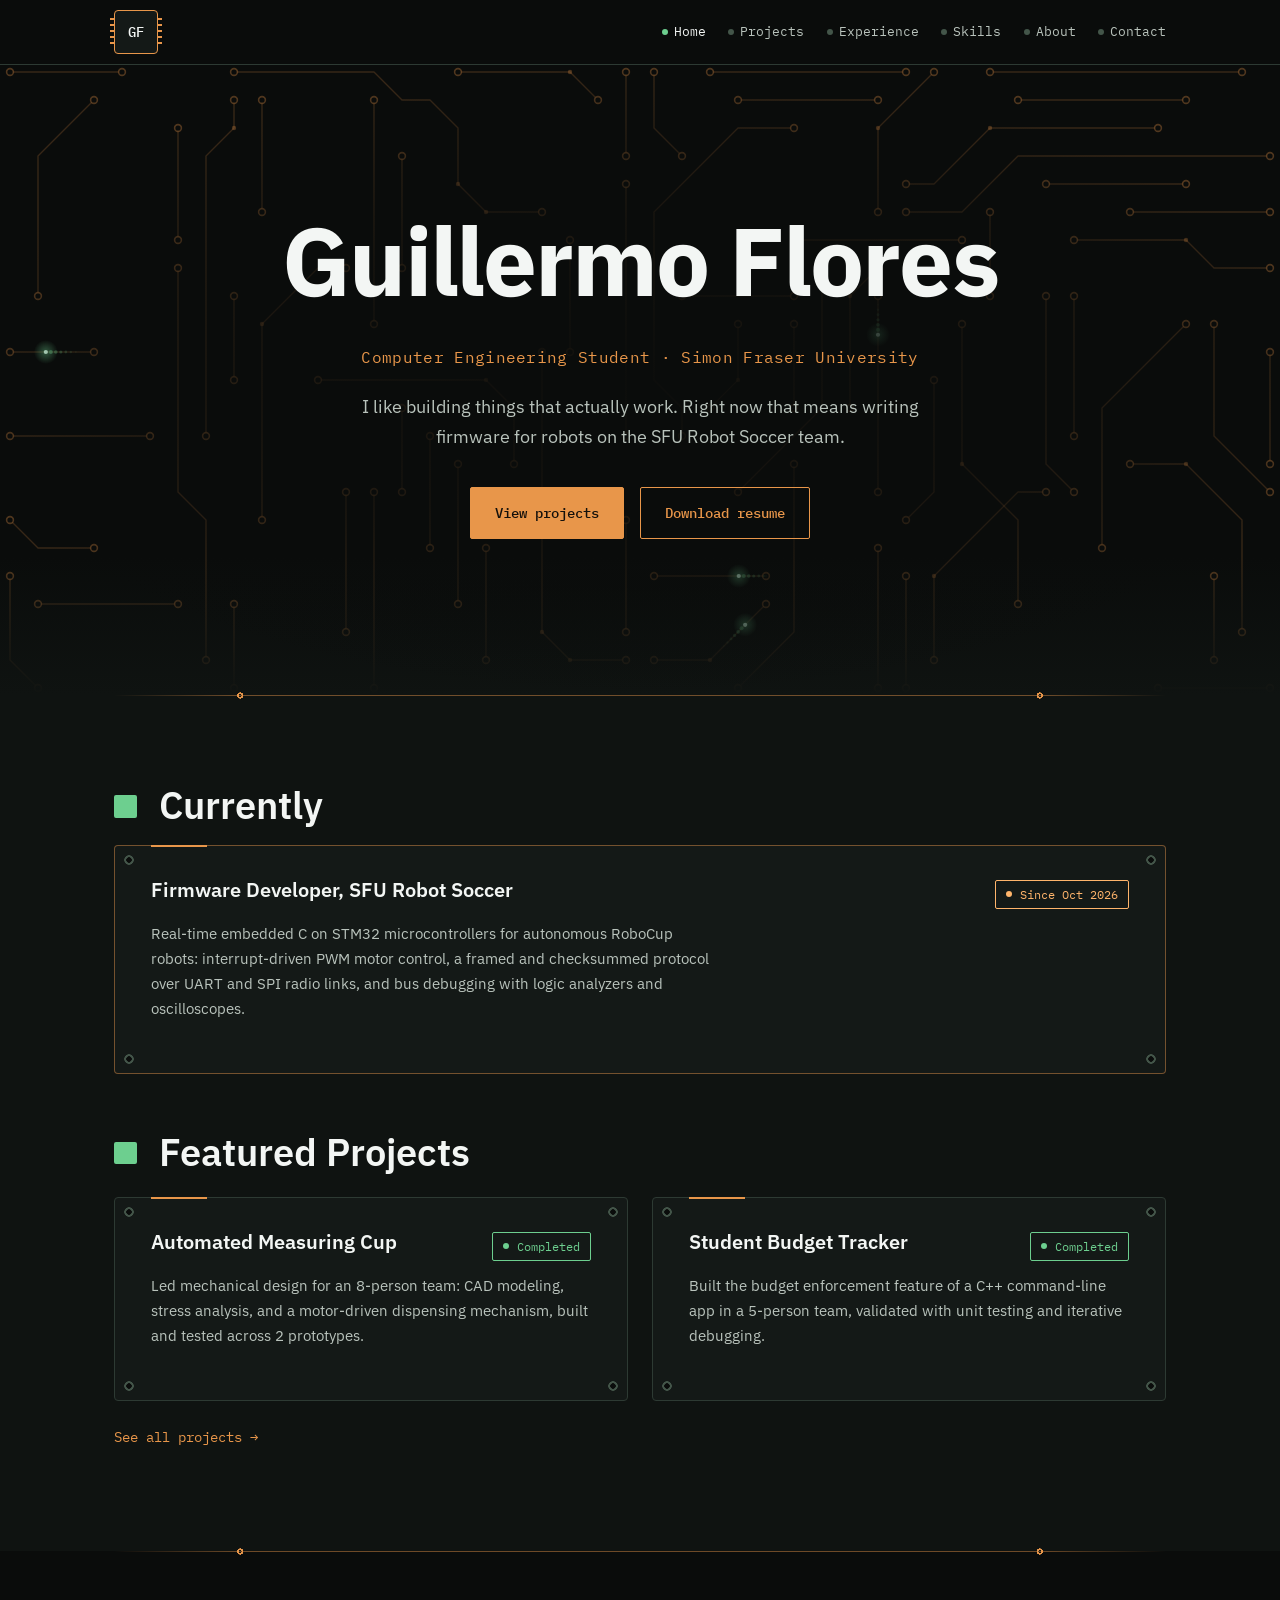
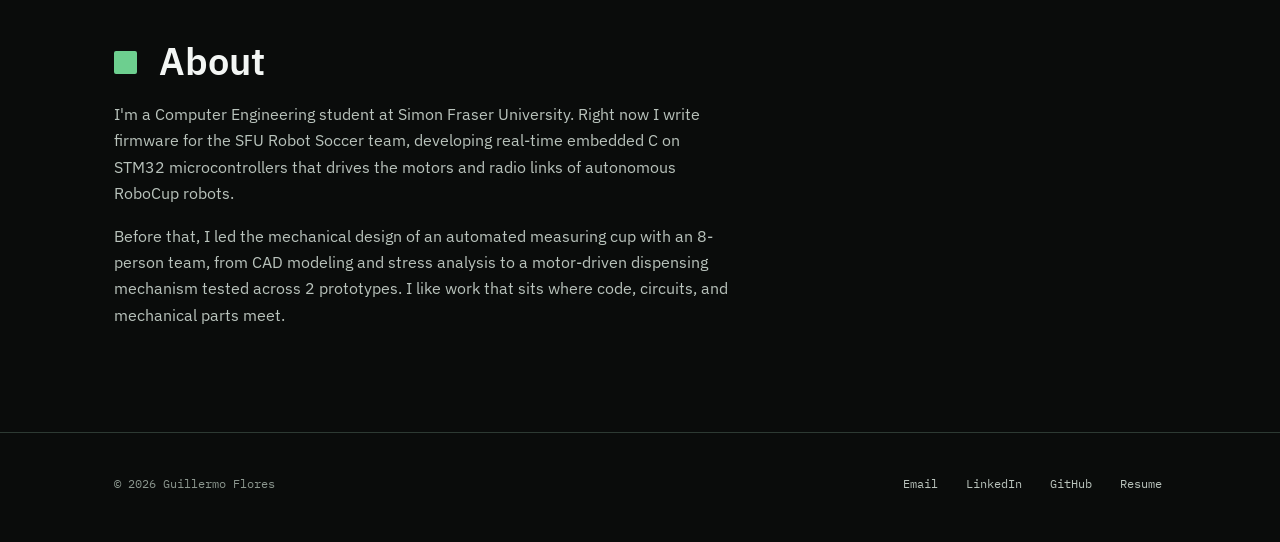
==== commit 7ac07d6b: "Lead with firmware work, interactive Skills page, review fixes - Home: simpler intro, "Currently" ca" ====
--- a/index.html
+++ b/index.html
@@ -4,7 +4,7 @@
 <meta charset="UTF-8">
 <meta name="viewport" content="width=device-width, initial-scale=1.0">
 <title>Guillermo Flores | Computer Engineering Portfolio</title>
-<meta name="description" content="Guillermo Flores is a Computer Engineering student at Simon Fraser University with hands-on experience in mechanical design, prototyping and circuit integration.">
+<meta name="description" content="Guillermo Flores is a Computer Engineering student at Simon Fraser University who writes embedded C firmware on STM32 for SFU Robot Soccer and builds hardware prototypes.">
 <link rel="icon" href="favicon.svg" type="image/svg+xml">
 <link rel="stylesheet" href="style.css">
 <link rel="preconnect" href="https://fonts.googleapis.com">
@@ -15,7 +15,7 @@
 <link rel="canonical" href="https://portfolio.gflores.ca/">
 <meta property="og:type" content="website">
 <meta property="og:title" content="Guillermo Flores | Computer Engineering Portfolio">
-<meta property="og:description" content="Guillermo Flores is a Computer Engineering student at Simon Fraser University with hands-on experience in mechanical design, prototyping and circuit integration.">
+<meta property="og:description" content="Guillermo Flores is a Computer Engineering student at Simon Fraser University who writes embedded C firmware on STM32 for SFU Robot Soccer and builds hardware prototypes.">
 <meta property="og:url" content="https://portfolio.gflores.ca/">
 <meta property="og:image" content="https://portfolio.gflores.ca/og.png">
 <meta name="twitter:card" content="summary_large_image">
@@ -49,9 +49,8 @@
     <div class="wrap hero-inner">
       <h1>Guillermo Flores</h1>
       <p class="hero-role">Computer Engineering Student &middot; Simon&nbsp;Fraser&nbsp;University</p>
-      <p class="hero-tagline">I like turning ideas into working hardware, from CAD models
-        and stress analysis to motor-driven mechanisms and the circuits and code that run
-        them.</p>
+      <p class="hero-tagline">I like building things that actually work. Right now that
+        means writing firmware for robots on the SFU Robot Soccer team.</p>
       <div class="hero-actions">
         <a href="projects.html" class="btn btn-primary">View projects</a>
         <a href="Guillermo_Flores_Resume.pdf" class="btn btn-secondary" download>Download resume</a>
@@ -61,18 +60,31 @@
 
   <section class="featured" data-reveal>
     <div class="wrap">
+      <div class="now">
+        <h2>Currently</h2>
+        <article class="project-card now-card">
+          <div class="project-head">
+            <h3><a class="card-link" href="experience.html#robot-soccer">Firmware Developer, SFU Robot Soccer</a></h3>
+            <span class="status status-live">Since Oct 2026</span>
+          </div>
+          <p class="interest-summary">Real-time embedded C on STM32 microcontrollers for autonomous
+            RoboCup robots: interrupt-driven PWM motor control, a framed and checksummed
+            protocol over UART and SPI radio links, and bus debugging with logic analyzers
+            and oscilloscopes.</p>
+        </article>
+      </div>
       <h2>Featured Projects</h2>
       <div class="project-grid">
         <article class="project-card">
           <div class="project-head">
-            <h3><a class="card-link" href="projects.html">Automated Measuring Cup</a></h3>
+            <h3><a class="card-link" href="projects.html#measuring-cup">Automated Measuring Cup</a></h3>
             <span class="status status-done">Completed</span>
           </div>
           <p class="interest-summary">Led mechanical design for an 8-person team: CAD modeling, stress analysis, and a motor-driven dispensing mechanism, built and tested across 2 prototypes.</p>
         </article>
         <article class="project-card">
           <div class="project-head">
-            <h3><a class="card-link" href="projects.html">Student Budget Tracker</a></h3>
+            <h3><a class="card-link" href="projects.html#budget-tracker">Student Budget Tracker</a></h3>
             <span class="status status-done">Completed</span>
           </div>
           <p class="interest-summary">Built the budget enforcement feature of a C++ command-line app in a 5-person team, validated with unit testing and iterative debugging.</p>
@@ -85,15 +97,16 @@
   <!-- ============ ABOUT ============ -->
   <section class="about" id="about" data-reveal>
     <div class="wrap about-inner">
-      <!-- PHOTO: save a 440x550 portrait as images/me.jpg, then replace this comment with:
-        <div class="about-photo"><div class="photo-frame"><img src="images/me.jpg" alt="Guillermo Flores" width="440" height="550"></div></div> -->
       <div class="about-copy">
         <h2>About</h2>
-        <p>I'm a Computer Engineering student at Simon Fraser University with
-          hands-on experience across mechanical design, prototyping, and circuit
-          integration. My most recent project involved leading the mechanical design
-          of an automated measuring cup, including CAD modeling, stress analysis, and a
-          motor-driven dispensing mechanism built and tested with an 8-person team.</p>
+        <p>I'm a Computer Engineering student at Simon Fraser University. Right now I
+          write firmware for the SFU Robot Soccer team, developing real-time embedded C on
+          STM32 microcontrollers that drives the motors and radio links of autonomous
+          RoboCup robots.</p>
+        <p>Before that, I led the mechanical design of an automated measuring cup with an
+          8-person team, from CAD modeling and stress analysis to a motor-driven dispensing
+          mechanism tested across 2 prototypes. I like work that sits where code, circuits,
+          and mechanical parts meet.</p>
       </div>
     </div>
   </section>
--- a/style.css
+++ b/style.css
@@ -118,8 +118,8 @@
 .wordmark {
   position: relative;
   flex-shrink: 0;
-  width: 36px;
-  height: 36px;
+  width: 44px;
+  height: 44px;
   display: flex;
   align-items: center;
   justify-content: center;
@@ -1084,3 +1084,213 @@
     transition-delay: 0ms !important;
   }
 }
+
+/* Screen-reader-only text */
+.sr-only {
+  position: absolute;
+  width: 1px;
+  height: 1px;
+  padding: 0;
+  margin: -1px;
+  overflow: hidden;
+  clip: rect(0 0 0 0);
+  white-space: nowrap;
+  border: 0;
+}
+
+/* Deep-link targets clear the sticky header */
+.project-card[id],
+.log-entry[id] { scroll-margin-top: calc(var(--header-h) + 1.5rem); }
+
+/* "Currently" block on the homepage */
+.now { margin-bottom: 3.5rem; }
+.now-card { border-color: var(--copper-dim); }
+.status-live { color: var(--copper-bright); }
+.status-live::before {
+  content: "";
+  width: 6px;
+  height: 6px;
+  border-radius: 50%;
+  background: currentColor;
+  animation: live-blink 1.6s ease-in-out infinite;
+}
+@keyframes live-blink { 50% { opacity: 0.25; } }
+@media (prefers-reduced-motion: reduce) { .status-live::before { animation: none; } }
+
+/* Related links at the bottom of an interest page */
+.interest-related { padding-top: 0; }
+.interest-related ul { list-style: none; padding: 0; margin: 0; display: grid; gap: 0.6rem; }
+.interest-related a { font-family: var(--font-mono); font-size: 0.9rem; }
+
+/* ===========================================================
+   Skills board
+   =========================================================== */
+.skill-filter {
+  display: flex;
+  flex-wrap: wrap;
+  align-items: center;
+  gap: 0.5rem;
+  margin-bottom: 2rem;
+}
+.skill-filter[hidden] { display: none; }
+.skill-filter-label {
+  margin-right: 0.5rem;
+  font-family: var(--font-mono);
+  font-size: 0.78rem;
+  color: var(--text-dim);
+}
+.skill-filter button {
+  min-height: 40px;
+  padding: 0.4rem 0.85rem;
+  font-family: var(--font-mono);
+  font-size: 0.8rem;
+  color: var(--text-soft);
+  background: transparent;
+  border: 1px solid var(--line-strong);
+  border-radius: 2px;
+  cursor: pointer;
+  transition: color .2s, border-color .2s, background .2s;
+}
+.skill-filter button:hover { color: var(--text); border-color: var(--copper); }
+.skill-filter button[aria-pressed="true"] {
+  color: #14100b;
+  background: var(--copper);
+  border-color: var(--copper);
+}
+
+.skill-layout {
+  display: grid;
+  grid-template-columns: 1fr 320px;
+  gap: 2rem;
+  align-items: start;
+}
+.skill-board { display: grid; gap: 1.25rem; }
+
+.skill-group {
+  position: relative;
+  padding: 1.25rem 1.4rem 1.4rem;
+  background: var(--surface);
+  border: 1px solid var(--line);
+  border-radius: 3px;
+}
+.skill-group::before {
+  content: "";
+  position: absolute;
+  left: 1.4rem;
+  right: 1.4rem;
+  top: -1px;
+  height: 2px;
+  background: linear-gradient(90deg, var(--copper), transparent);
+}
+.skill-group-head {
+  display: flex;
+  align-items: baseline;
+  gap: 0.7rem;
+  margin: 0 0 1rem;
+  font-size: 1.05rem;
+}
+.skill-ref {
+  font-family: var(--font-mono);
+  font-size: 0.75rem;
+  font-weight: 500;
+  color: var(--copper);
+}
+
+.skill-chips {
+  display: flex;
+  flex-wrap: wrap;
+  gap: 0.55rem;
+  margin: 0;
+  padding: 0;
+  list-style: none;
+}
+.skill-chip {
+  display: inline-flex;
+  align-items: center;
+  gap: 0.5rem;
+  min-height: 40px;
+  padding: 0.45rem 0.85rem;
+  font-family: var(--font-mono);
+  font-size: 0.84rem;
+  color: var(--text-soft);
+  background: var(--bg);
+  border: 1px solid var(--line-strong);
+  border-radius: 2px;
+  cursor: default;
+  transition: color .2s, border-color .2s, opacity .25s, transform .2s;
+}
+.skill-chip::before {
+  content: "";
+  width: 6px;
+  height: 6px;
+  border-radius: 50%;
+  background: var(--line-strong);
+  transition: background .2s, box-shadow .2s;
+}
+.js .skill-chip { cursor: pointer; }
+.js .skill-chip:hover { color: var(--text); border-color: var(--copper); transform: translateY(-1px); }
+.js .skill-chip:hover::before { background: var(--copper); }
+.skill-chip[aria-pressed="true"] {
+  color: var(--text);
+  border-color: var(--copper-bright);
+  background: rgba(232, 150, 74, 0.1);
+}
+.skill-chip[aria-pressed="true"]::before { background: var(--signal); box-shadow: 0 0 8px var(--signal-glow); }
+.skill-chip.is-match { border-color: var(--copper); color: var(--text); }
+.skill-chip.is-match::before { background: var(--copper); }
+.skill-chip.is-dim { opacity: 0.3; }
+
+.skill-readout {
+  position: sticky;
+  top: calc(var(--header-h) + 1.5rem);
+  padding: 1.25rem 1.4rem;
+  font-family: var(--font-mono);
+  background: var(--bg);
+  border: 1px solid var(--copper-dim);
+  border-radius: 3px;
+  box-shadow: 0 0 0 4px rgba(232, 150, 74, 0.05);
+}
+.skill-readout[hidden] { display: none; }
+.skill-readout p { margin: 0; }
+.readout-prompt { font-size: 0.85rem; color: var(--signal); }
+.readout-prompt strong { color: var(--text); font-weight: 500; }
+.readout-prompt::after {
+  content: "_";
+  margin-left: 2px;
+  color: var(--signal);
+  animation: live-blink 1s steps(1) infinite;
+}
+.readout-group { margin-top: 0.3rem !important; font-size: 0.72rem; color: var(--copper); }
+.readout-note {
+  margin-top: 1rem !important;
+  font-family: var(--font-body);
+  font-size: 0.95rem;
+  line-height: 1.55;
+  color: var(--text-soft);
+}
+.readout-label {
+  margin-top: 1.1rem !important;
+  padding-top: 0.9rem;
+  font-size: 0.72rem;
+  color: var(--text-dim);
+  border-top: 1px dashed var(--line-strong);
+}
+.readout-links { margin: 0.5rem 0 0; padding: 0; list-style: none; display: grid; gap: 0.4rem; }
+.readout-links a, .readout-links span { font-size: 0.85rem; }
+.readout-links span { color: var(--text-dim); }
+
+@media (prefers-reduced-motion: reduce) {
+  .readout-prompt::after { animation: none; }
+  .js .skill-chip:hover { transform: none; }
+}
+
+@media (max-width: 860px) {
+  .skill-layout { grid-template-columns: 1fr; }
+  .skill-readout {
+    top: auto;
+    bottom: 0.75rem;
+    order: 2;
+    box-shadow: 0 -8px 24px rgba(0, 0, 0, 0.6);
+  }
+  .readout-note { font-size: 0.88rem; }
+}
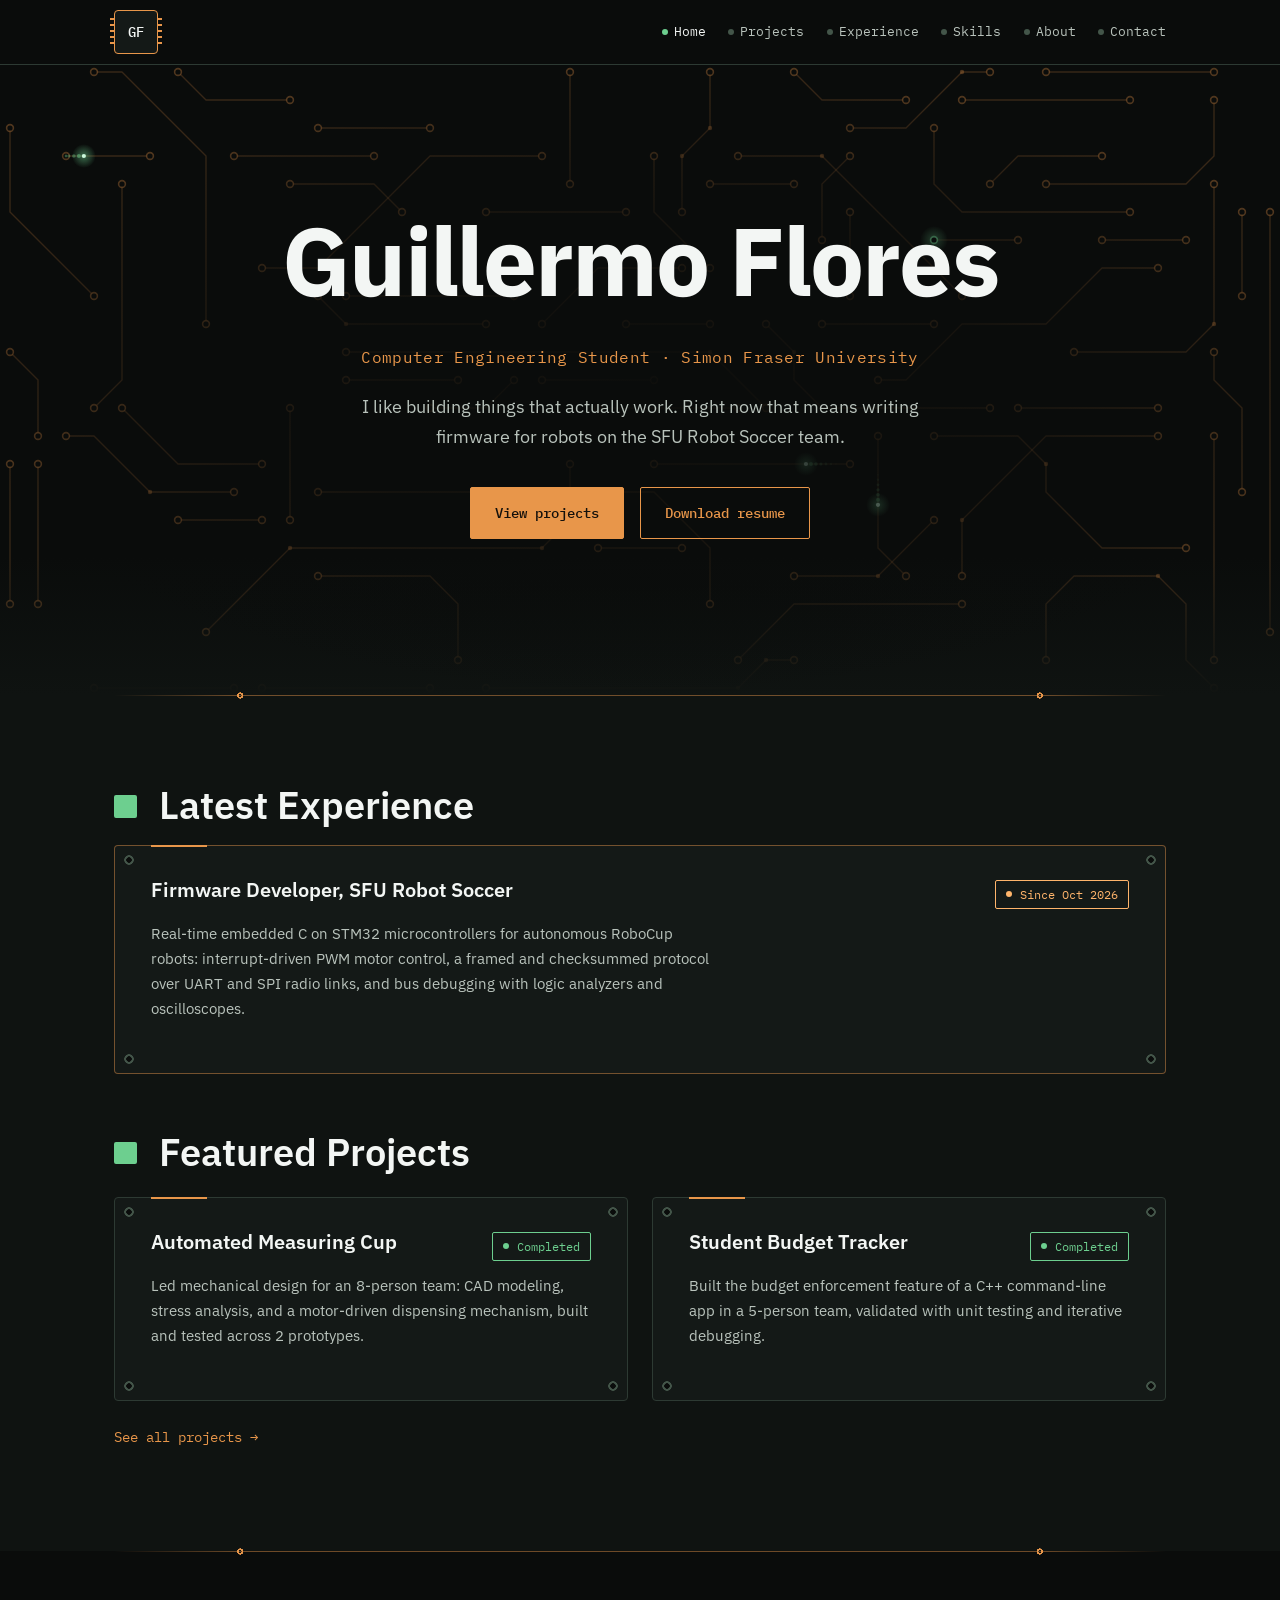
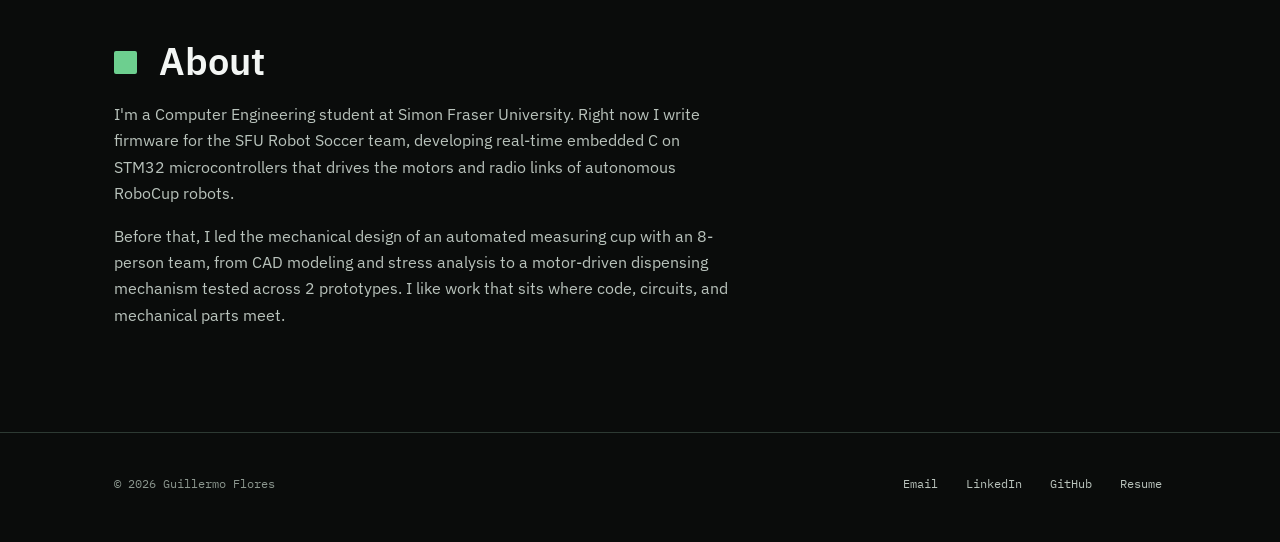
==== commit 6cb203fe: "Rename home 'Currently' to 'Latest Experience'; version CSS/JS links to bust browser cache Co-Author" ====
--- a/index.html
+++ b/index.html
@@ -6,7 +6,7 @@
 <title>Guillermo Flores | Computer Engineering Portfolio</title>
 <meta name="description" content="Guillermo Flores is a Computer Engineering student at Simon Fraser University who writes embedded C firmware on STM32 for SFU Robot Soccer and builds hardware prototypes.">
 <link rel="icon" href="favicon.svg" type="image/svg+xml">
-<link rel="stylesheet" href="style.css">
+<link rel="stylesheet" href="style.css?v=20261109">
 <link rel="preconnect" href="https://fonts.googleapis.com">
 <link rel="preconnect" href="https://fonts.gstatic.com" crossorigin>
 <link rel="stylesheet" href="https://fonts.googleapis.com/css2?family=IBM+Plex+Sans:wght@400;500;600;700&family=IBM+Plex+Mono:wght@400;500&display=swap">
@@ -61,7 +61,7 @@
   <section class="featured" data-reveal>
     <div class="wrap">
       <div class="now">
-        <h2>Currently</h2>
+        <h2>Latest Experience</h2>
         <article class="project-card now-card">
           <div class="project-head">
             <h3><a class="card-link" href="experience.html#robot-soccer">Firmware Developer, SFU Robot Soccer</a></h3>
@@ -125,6 +125,6 @@
   </div>
 </footer>
 
-<script src="script.js" defer></script>
+<script src="script.js?v=20261109" defer></script>
 </body>
 </html>
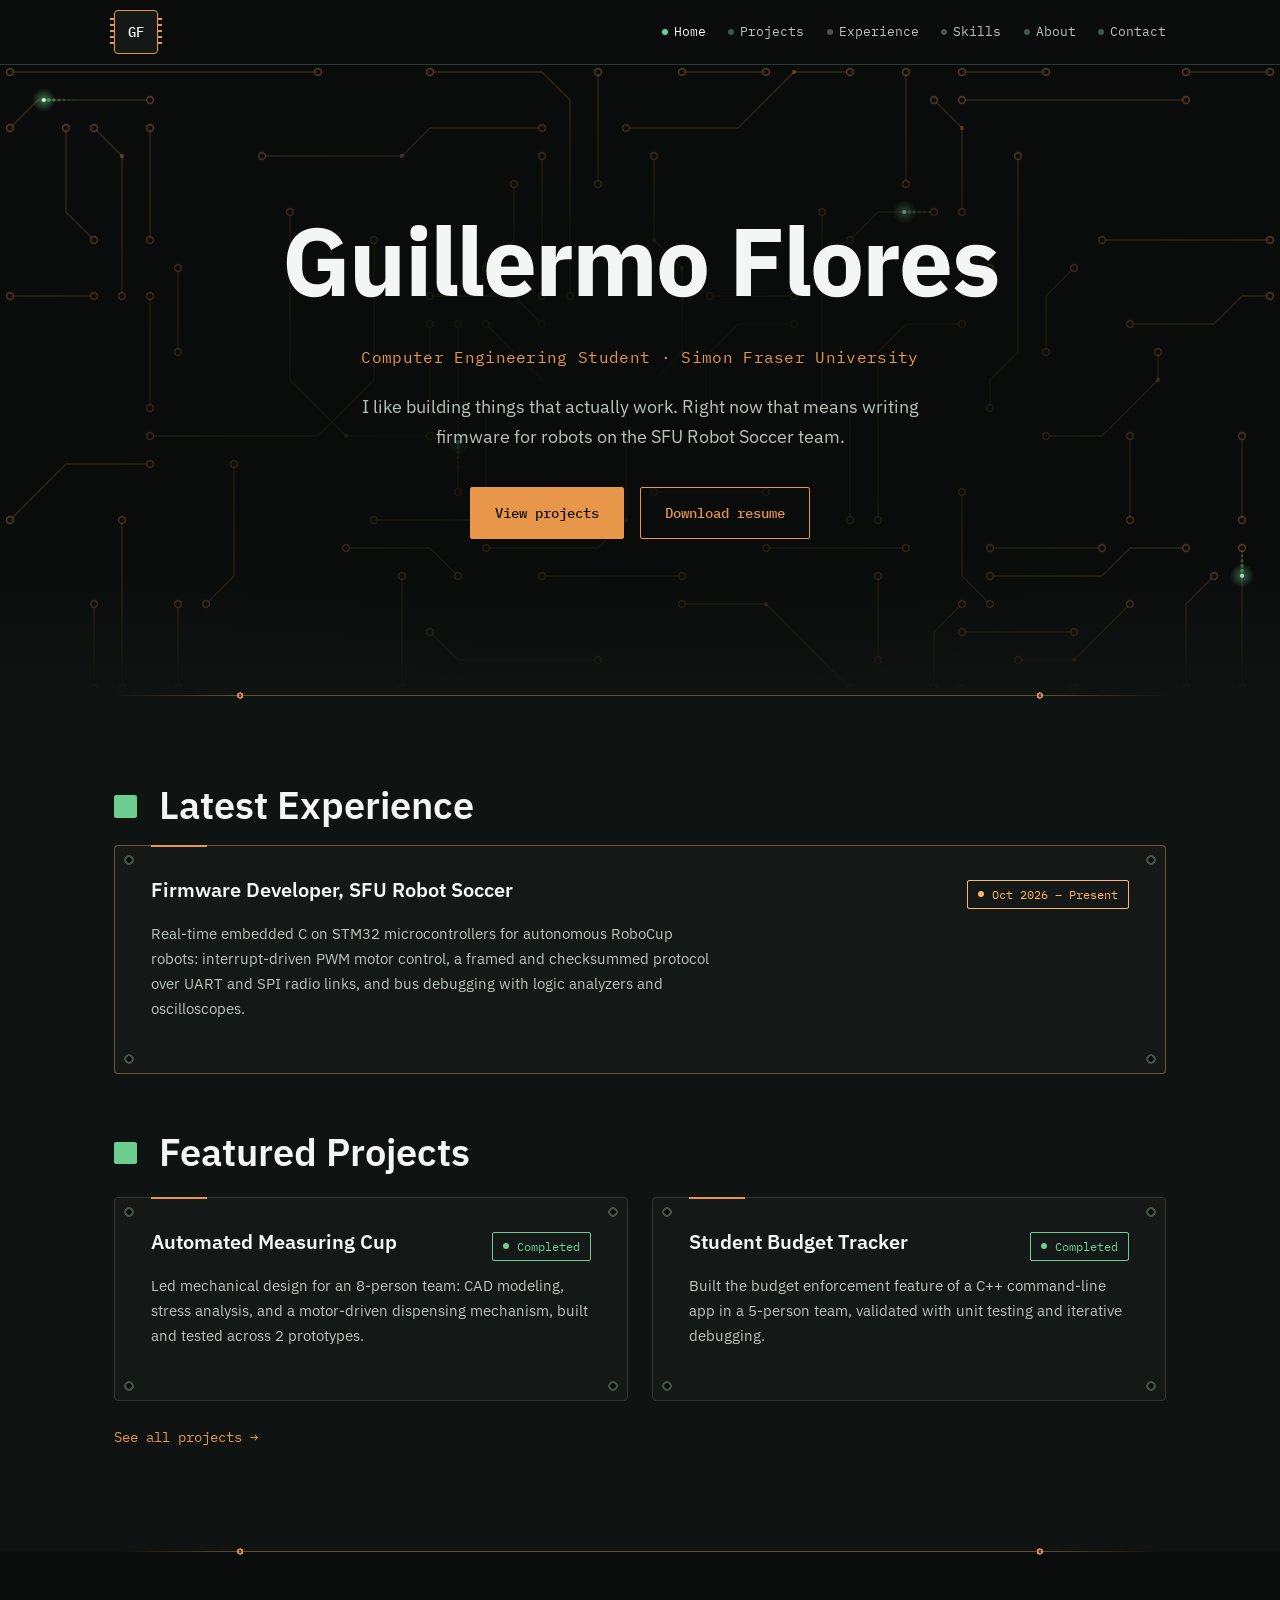
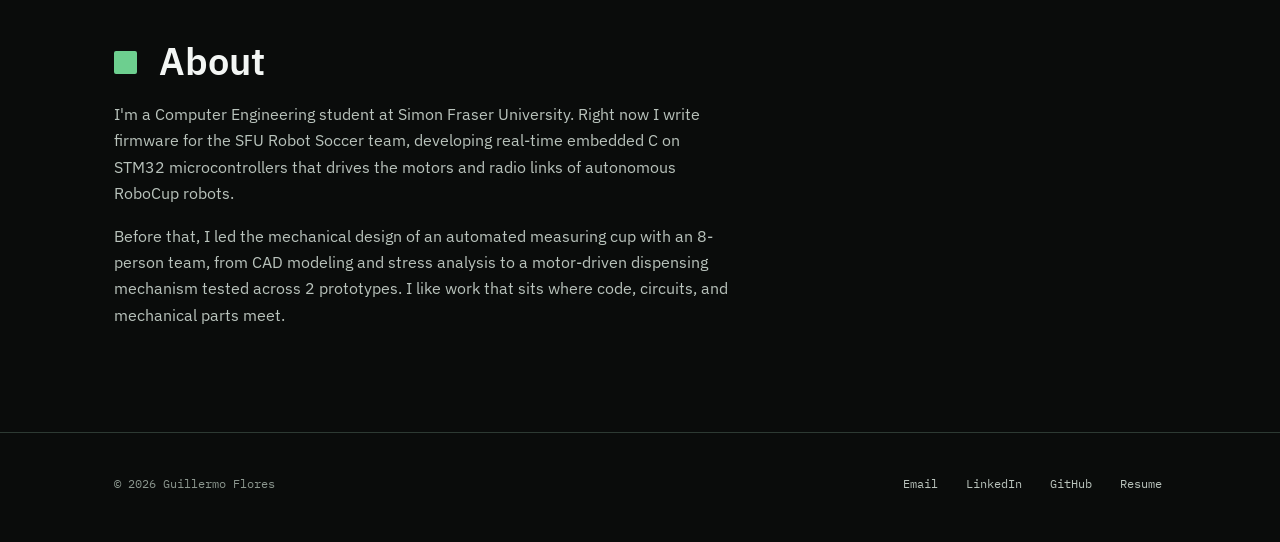
==== commit 35b9548b: "Home card: plain 'Oct 2026 – Present' date, no blinking LED Co-Authored-By: Claude Opus 5.5 <noreply" ====
--- a/index.html
+++ b/index.html
@@ -6,7 +6,7 @@
 <title>Guillermo Flores | Computer Engineering Portfolio</title>
 <meta name="description" content="Guillermo Flores is a Computer Engineering student at Simon Fraser University who writes embedded C firmware on STM32 for SFU Robot Soccer and builds hardware prototypes.">
 <link rel="icon" href="favicon.svg" type="image/svg+xml">
-<link rel="stylesheet" href="style.css?v=20261109">
+<link rel="stylesheet" href="style.css?v=20261118">
 <link rel="preconnect" href="https://fonts.googleapis.com">
 <link rel="preconnect" href="https://fonts.gstatic.com" crossorigin>
 <link rel="stylesheet" href="https://fonts.googleapis.com/css2?family=IBM+Plex+Sans:wght@400;500;600;700&family=IBM+Plex+Mono:wght@400;500&display=swap">
@@ -65,7 +65,7 @@
         <article class="project-card now-card">
           <div class="project-head">
             <h3><a class="card-link" href="experience.html#robot-soccer">Firmware Developer, SFU Robot Soccer</a></h3>
-            <span class="status status-live">Since Oct 2026</span>
+            <span class="status status-live">Oct 2026 &ndash; Present</span>
           </div>
           <p class="interest-summary">Real-time embedded C on STM32 microcontrollers for autonomous
             RoboCup robots: interrupt-driven PWM motor control, a framed and checksummed
@@ -125,6 +125,6 @@
   </div>
 </footer>
 
-<script src="script.js?v=20261109" defer></script>
+<script src="script.js?v=20261118" defer></script>
 </body>
 </html>
--- a/style.css
+++ b/style.css
@@ -1112,10 +1112,8 @@
   height: 6px;
   border-radius: 50%;
   background: currentColor;
-  animation: live-blink 1.6s ease-in-out infinite;
 }
 @keyframes live-blink { 50% { opacity: 0.25; } }
-@media (prefers-reduced-motion: reduce) { .status-live::before { animation: none; } }
 
 /* Related links at the bottom of an interest page */
 .interest-related { padding-top: 0; }
